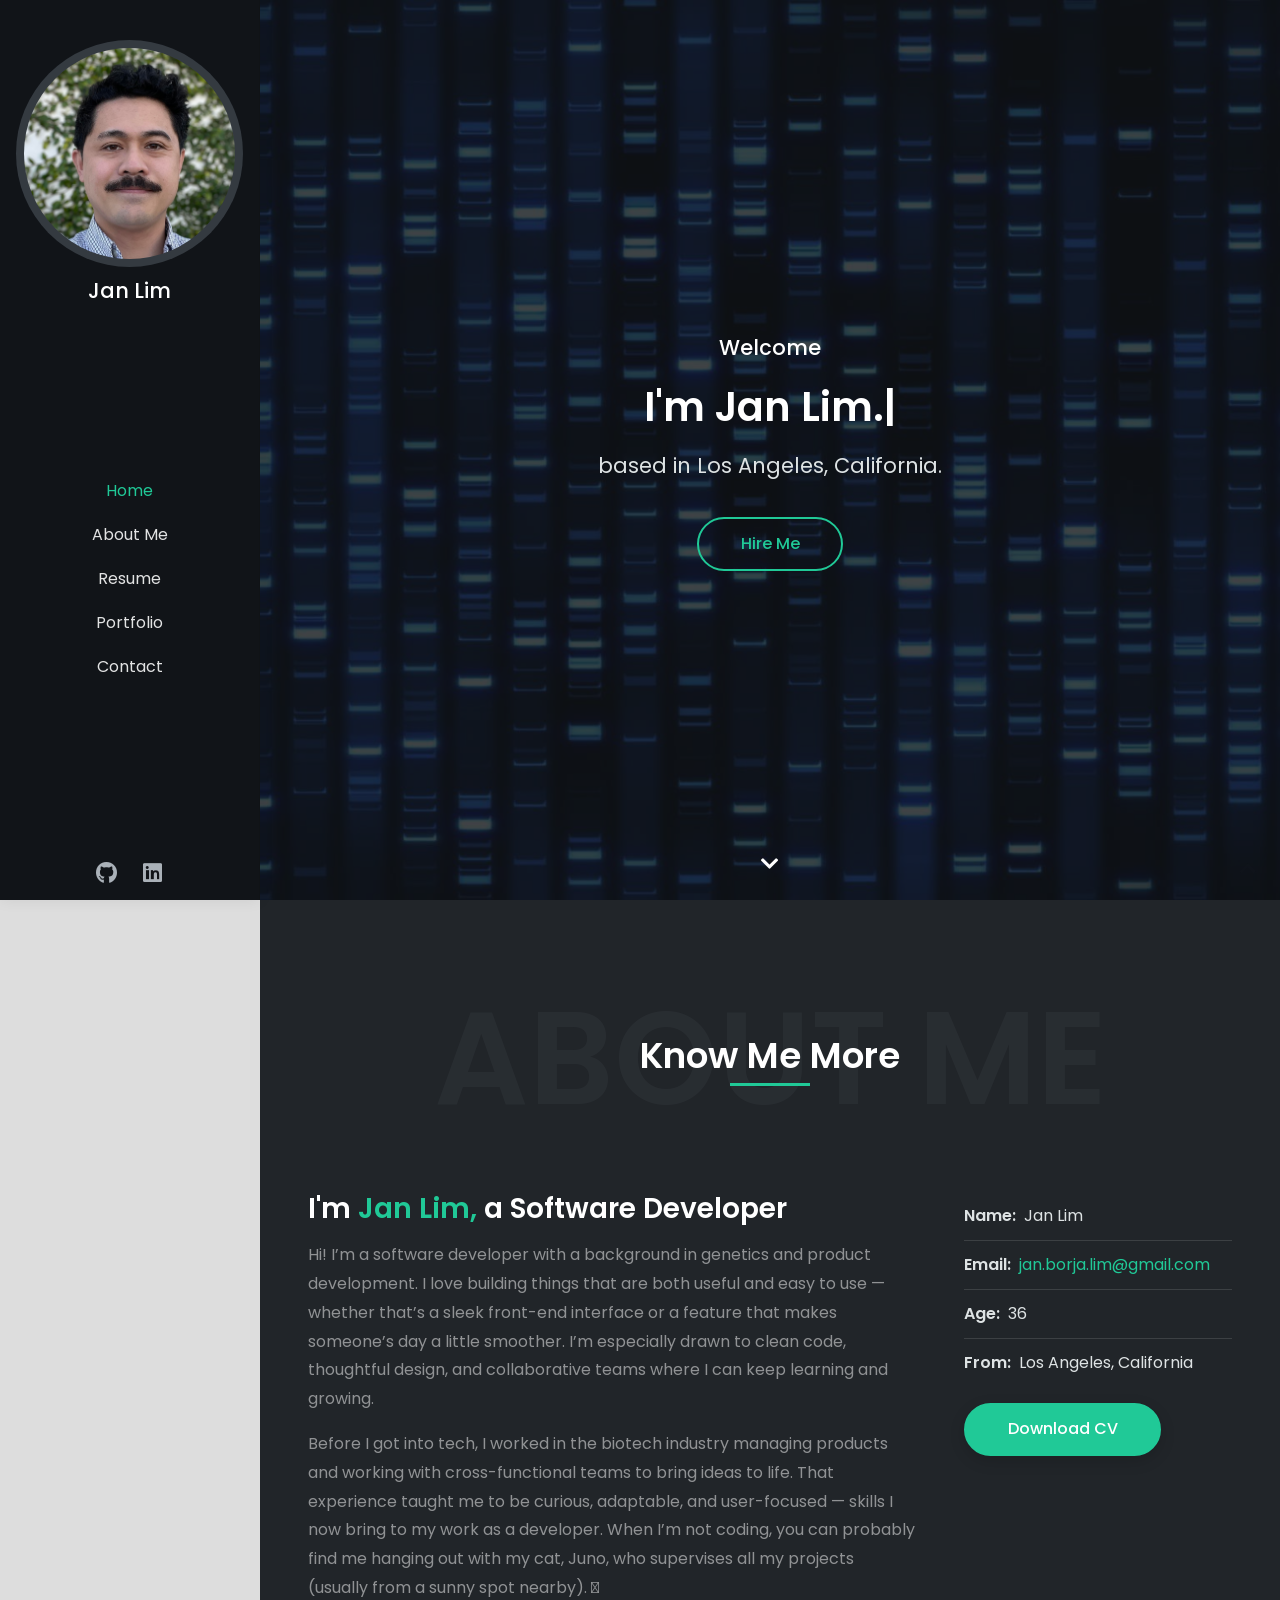
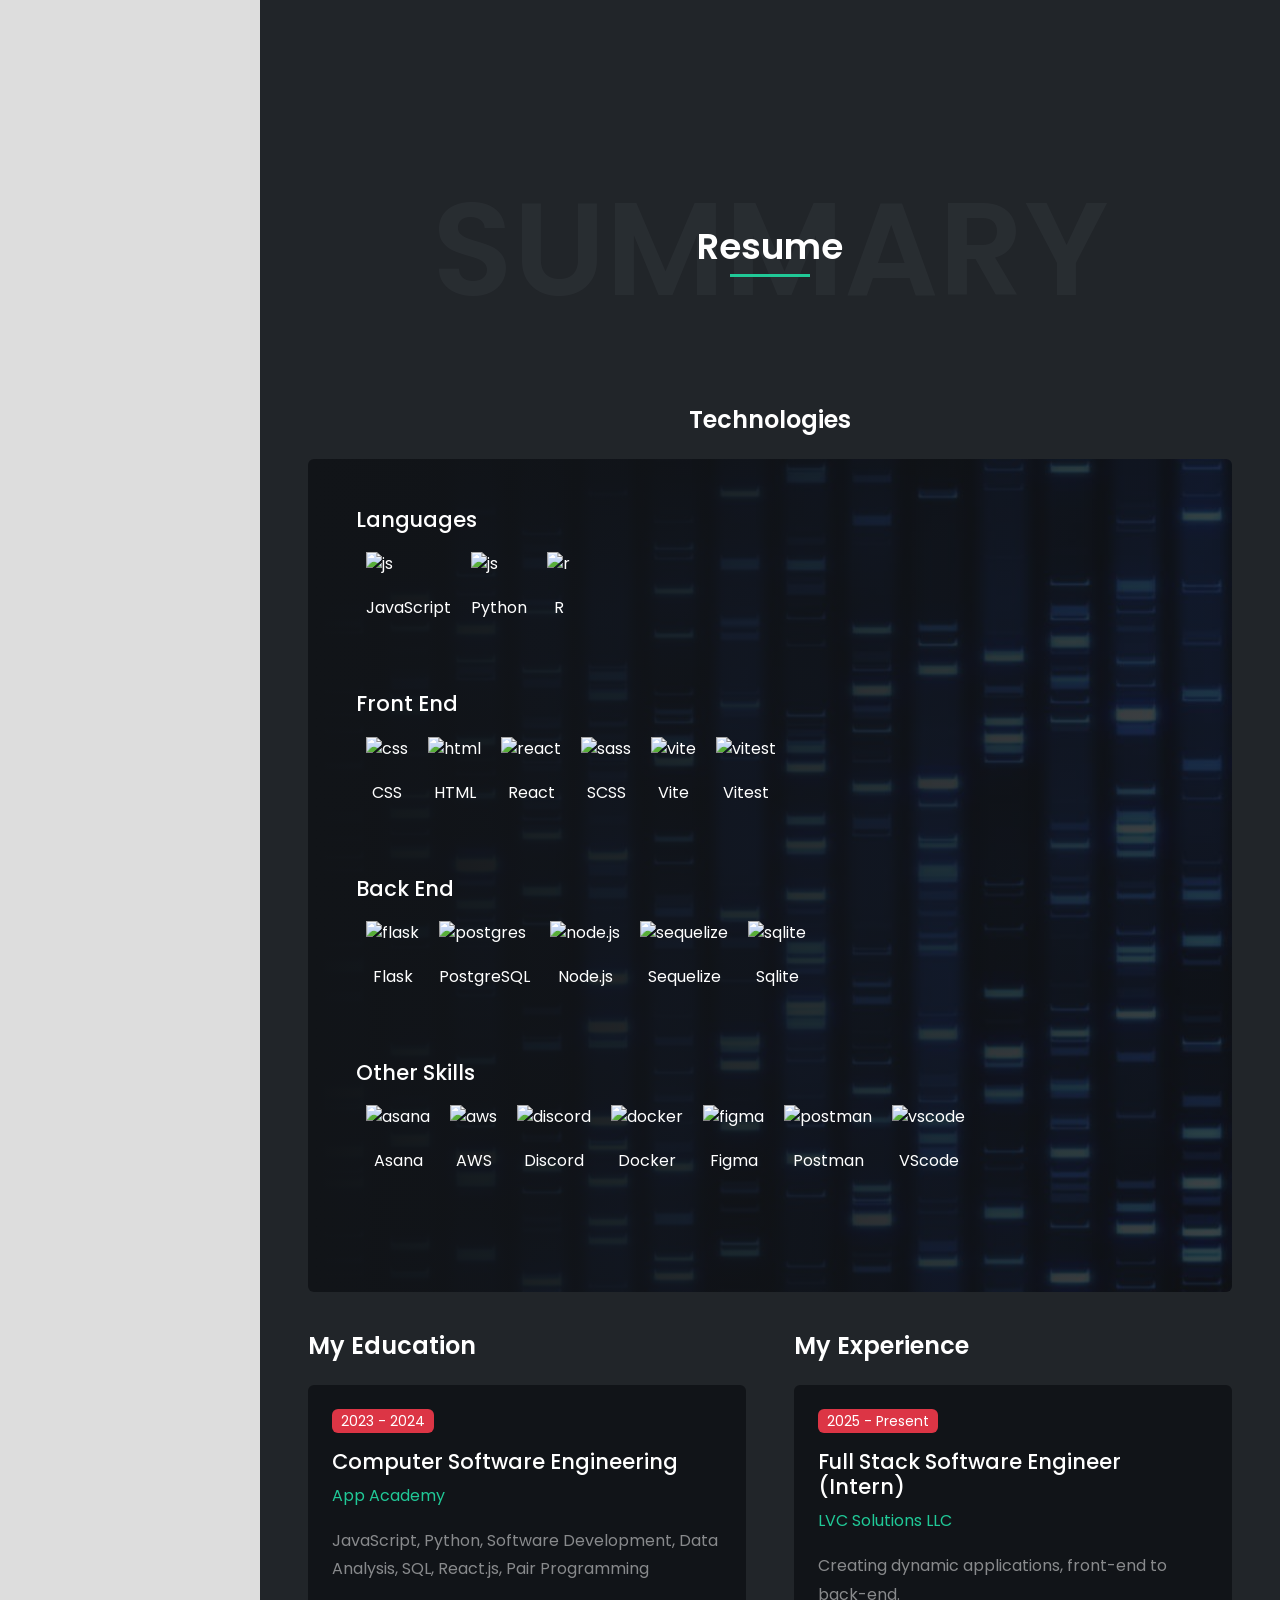
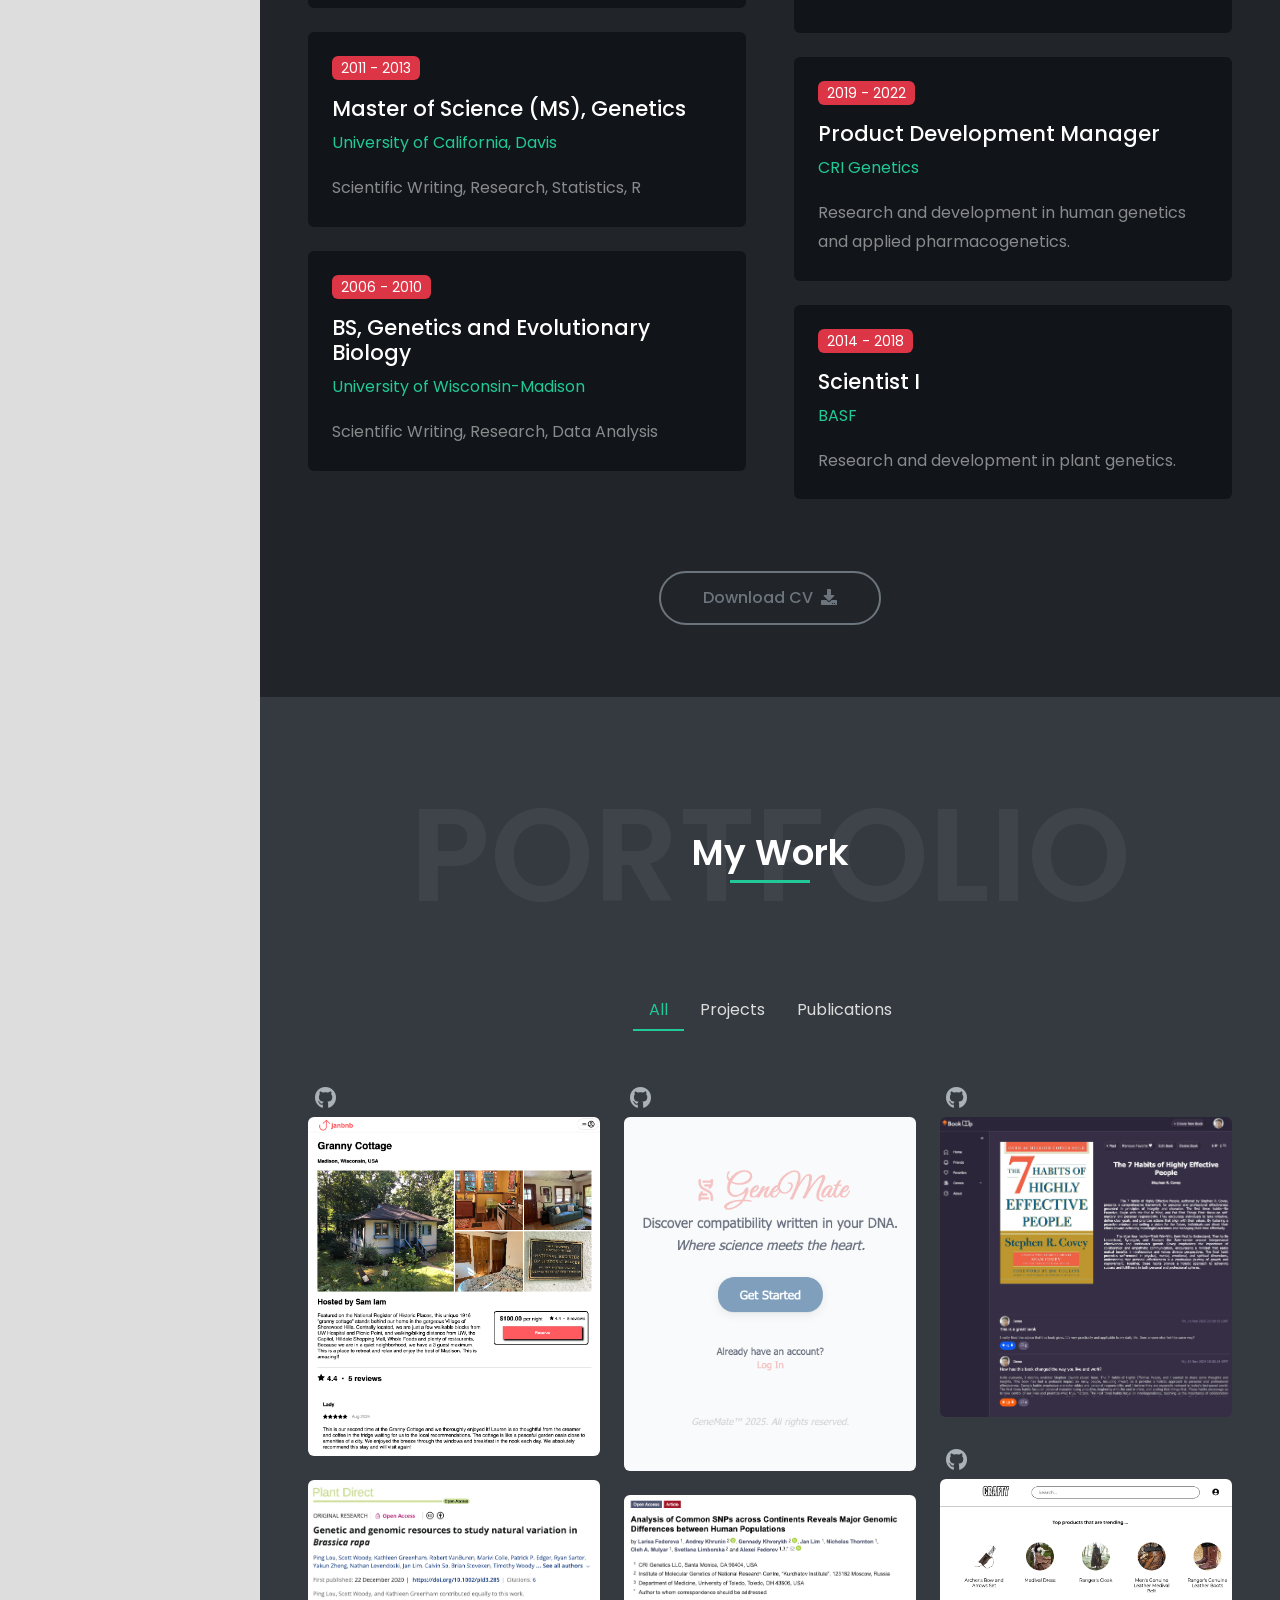
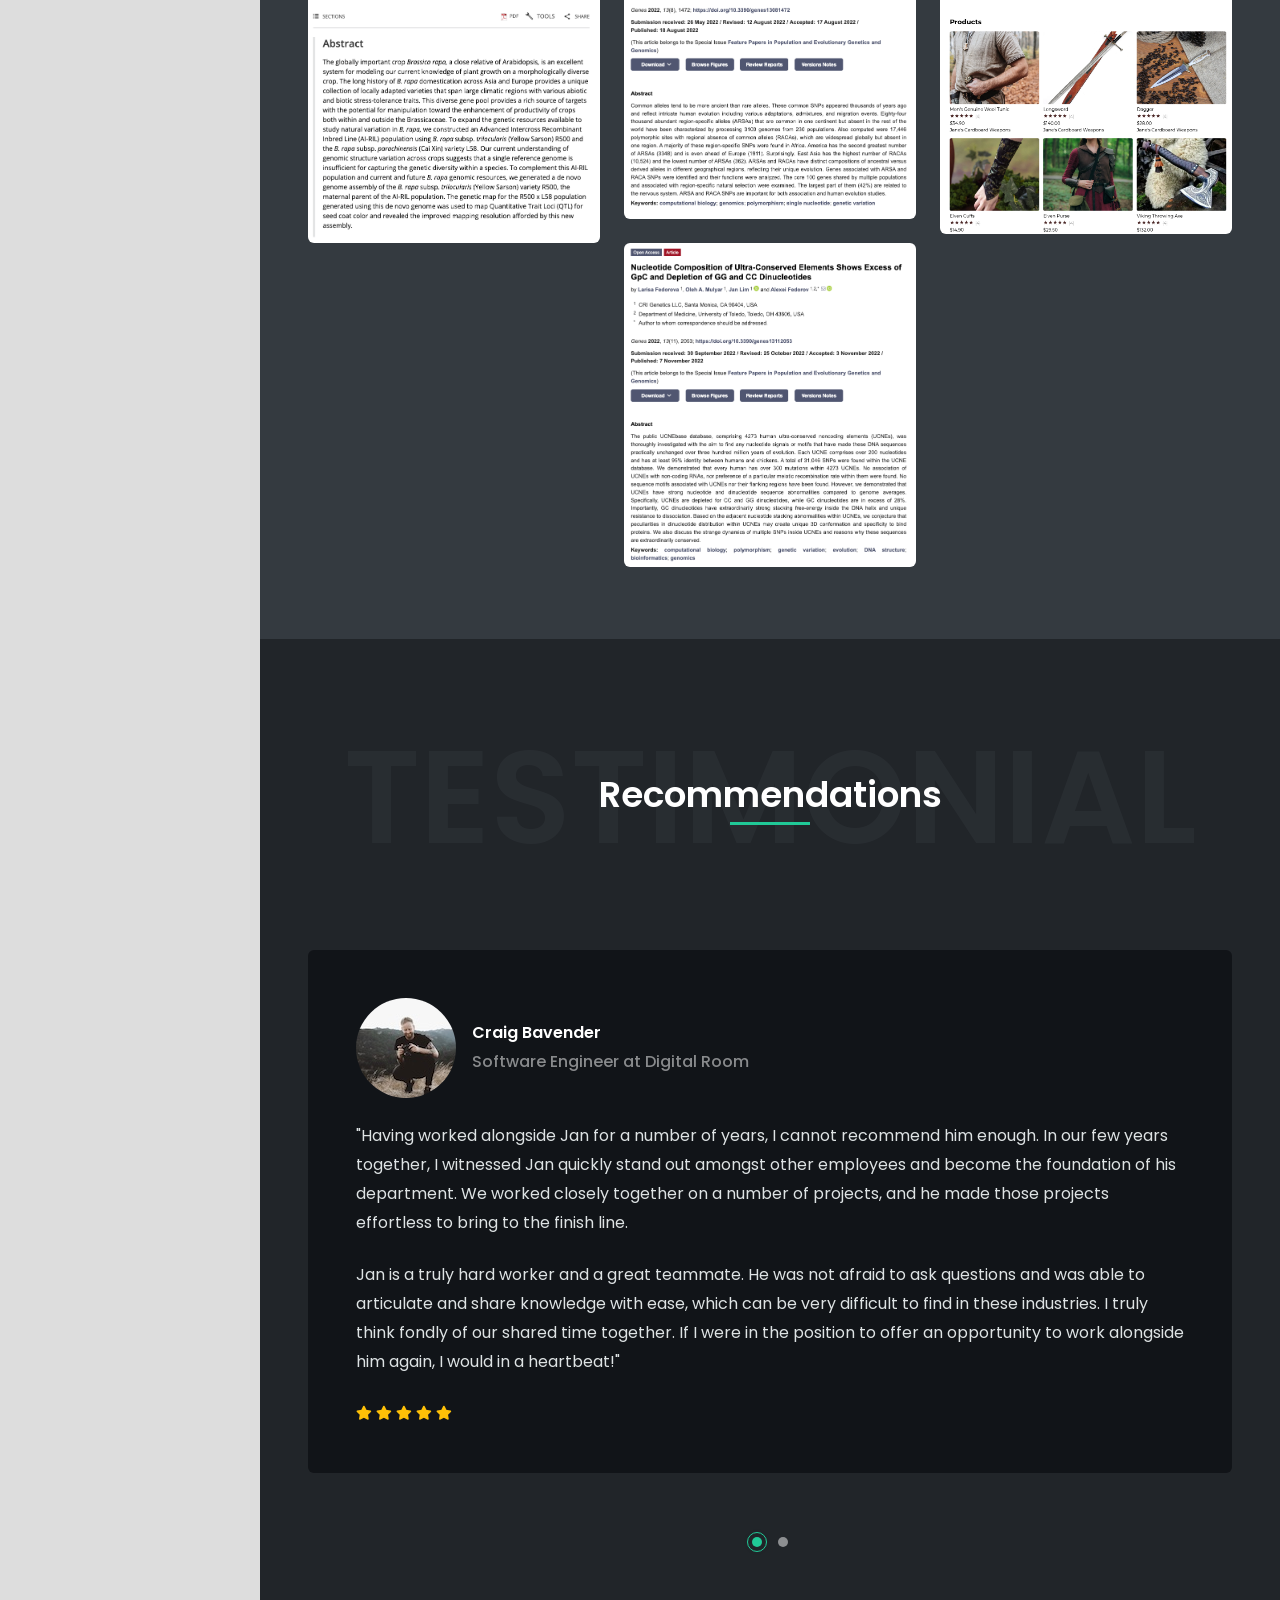
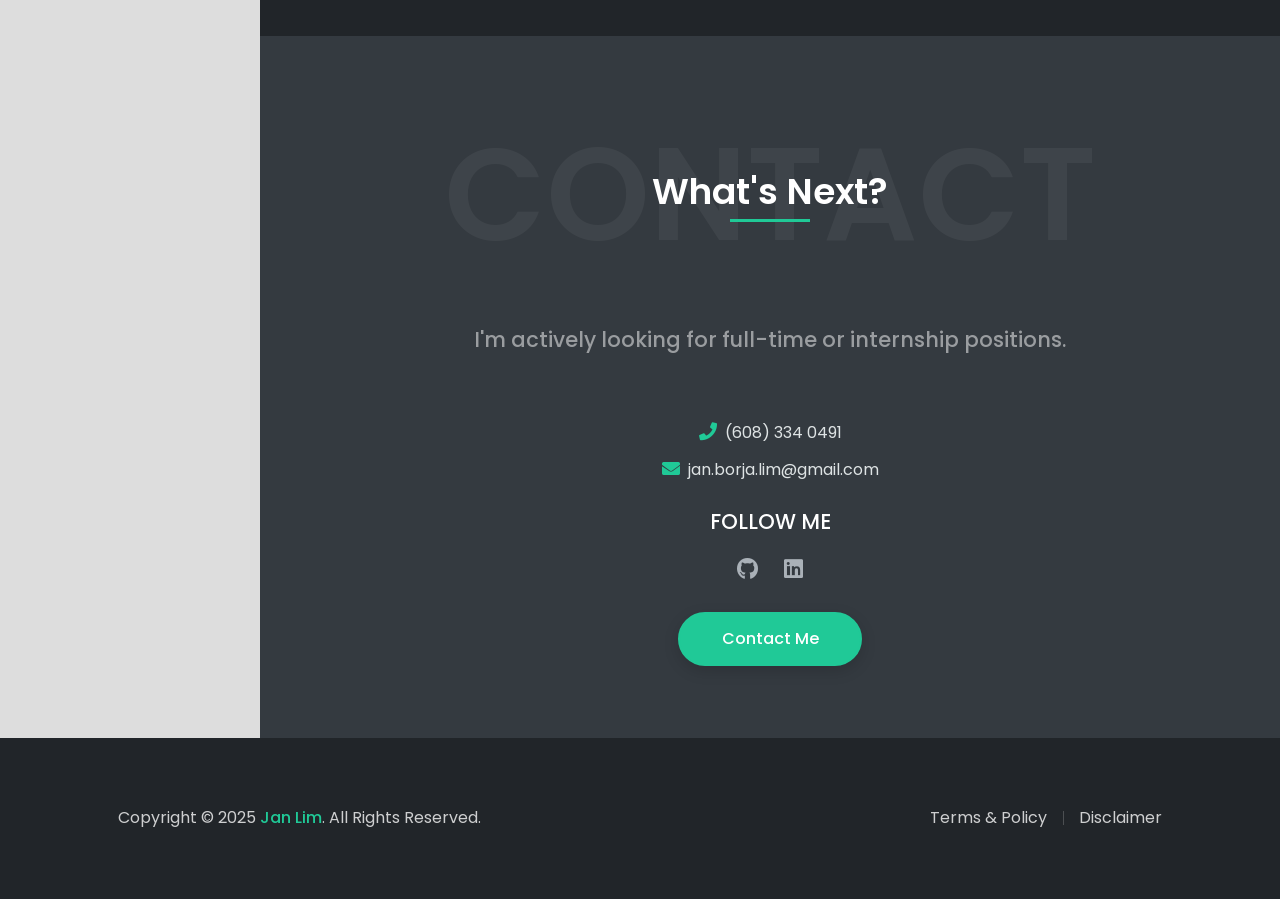
==== index.html @ 54fe1a56 "added genemate" ====
<!DOCTYPE html>
<html lang="en">
<head>
<meta charset="UTF-8" />
<meta http-equiv="X-UA-Compatible" content="IE=edge">
<meta name="viewport" content="width=device-width, initial-scale=1">
<link href="images/favicon.png" rel="icon" />
<title>Jan Lim | Portfolio</title>
<meta name="description" content="Jan Lim's porfolio website.">
<meta name="author" content="Jan Lim">

<!-- Web Fonts -->
<link href="https://fonts.googleapis.com/css2?family=Poppins:ital,wght@0,100;0,200;0,300;0,400;0,500;0,600;0,700;0,800;0,900;1,100;1,200;1,300;1,400;1,500;1,600;1,700;1,800;1,900&display=swap" rel="stylesheet">

<!-- Stylesheet
============================== -->
<!-- Bootstrap -->
<link rel="stylesheet" type="text/css" href="vendor/bootstrap/css/bootstrap.min.css" />
<!-- Font Awesome Icon -->
<link rel="stylesheet" type="text/css" href="vendor/font-awesome/css/all.min.css" />
<!-- Owl Carousel -->
<link rel="stylesheet" type="text/css" href="vendor/owl.carousel/assets/owl.carousel.min.css" />
<!-- Magnific Popup -->
<link rel="stylesheet" type="text/css" href="vendor/magnific-popup/magnific-popup.min.css" />
<!-- Custom Stylesheet -->
<link rel="stylesheet" type="text/css" href="css/stylesheet.css" />
</head>

<body class="side-header" data-bs-spy="scroll" data-bs-target="#header-nav" data-bs-offset="1">

<!-- Preloader -->
<div class="preloader preloader-dark">
  <div class="lds-ellipsis">
    <div></div>
    <div></div>
    <div></div>
    <div></div>
  </div>
</div>
<!-- Preloader End -->

<!-- Document Wrapper
=============================== -->
<div id="main-wrapper">
  <!-- Header
  ============================ -->
  <header id="header" class="sticky-top">
    <!-- Navbar -->
    <nav class="primary-menu navbar navbar-expand-lg navbar-dark bg-dark border-bottom-0">
      <div class="container-fluid position-relative h-100 flex-lg-column ps-3 px-lg-3 pt-lg-3 pb-lg-2">

        <!-- Logo -->
        <a href="index.html" class="mb-lg-auto mt-lg-4">
			<span class="bg-dark-2 rounded-pill p-2 mb-lg-1 d-none d-lg-inline-block">
				<img class="img-fluid rounded-pill d-block" src="images/profile.jpg" title="I'm Simone" alt="">
			</span>
			<h1 class="text-5 text-white text-center mb-0 d-lg-block">Jan Lim</h1>
        </a>
        <!-- Logo End -->

        <div id="header-nav" class="collapse navbar-collapse w-100 my-lg-auto">
          <ul class="navbar-nav text-lg-center my-lg-auto py-lg-3">
            <li class="nav-item"><a class="nav-link smooth-scroll active" href="#home">Home</a></li>
            <li class="nav-item"><a class="nav-link smooth-scroll" href="#about">About Me</a></li>
            <!-- <li class="nav-item"><a class="nav-link smooth-scroll" href="#services">What I Do</a></li> -->
            <li class="nav-item"><a class="nav-link smooth-scroll" href="#resume">Resume</a></li>
            <li class="nav-item"><a class="nav-link smooth-scroll" href="#portfolio">Portfolio</a></li>
            <!-- <li class="nav-item"><a class="nav-link smooth-scroll" href="#testimonial">Testimonial</a></li> -->
            <li class="nav-item"><a class="nav-link smooth-scroll" href="#contact">Contact</a></li>
          </ul>
        </div>
        <ul class="social-icons social-icons-muted social-icons-lg mt-lg-auto ms-auto ms-lg-0 d-flex">
          <li class="social-icons-github"><a data-bs-toggle="tooltip" title="GitHub" data-bs-placement="top" href="https://github.com/janblim" target="_blank" ><i class="fab fa-github"></i></a></li>
          <li class="social-icons-linkedin"><a data-bs-toggle="tooltip" title="LinkedIn" data-bs-placement="top" href="https://www.linkedin.com/in/jan-lim-60859b32/" target="_blank" ><i class="fab fa-linkedin"></i></a></li>
        </ul>
        <button class="navbar-toggler" type="button" data-bs-toggle="collapse" data-bs-target="#header-nav"><span></span><span></span><span></span></button>
      </div>
    </nav>
    <!-- Navbar End -->
  </header>
  <!-- Header End -->

  <!-- Content
  ============================================= -->
  <div id="content" role="main">

    <!-- Intro
    ============================================= -->
    <section id="home">
      <div class="hero-wrap">
        <div class="hero-mask opacity-8 bg-dark"></div>
        <div class="hero-bg parallax" style="background-image:url('images/intro-bg.jpg');"></div>
        <div class="hero-content section d-flex min-vh-100">
          <div class="container my-auto">
            <div class="row">
              <div class="col-12 text-center">
                <div class="typed-strings">
                  <p>I'm Jan Lim.</p>
                  <p>I'm a Software Developer.</p>
                  <p>I'm a Geneticist.</p>
                  <p>I love building things.</p>
                </div>
                <p class="text-5 fw-500 text-white mb-2 mb-md-3">Welcome</p>
                <h2 class="text-10 fw-600 text-white mb-2 mb-md-3"><span class="typed"></span></h2>
                <p class="text-5 text-light mb-4">based in Los Angeles, California.</p>
				<a href="#contact" class="btn btn-outline-primary rounded-pill shadow-none smooth-scroll mt-2">Hire Me</a>
              </div>
            </div>
          </div>
          <a href="#about" class="scroll-down-arrow text-white smooth-scroll"><span class="animated"><i class="fa fa-chevron-down"></i></span></a> </div>
      </div>
    </section>
    <!-- Intro end -->

    <!-- About
    ============================================= -->
    <section id="about" class="section bg-dark-1">
      <div class="container px-lg-5">
        <!-- Heading -->
        <div class="position-relative d-flex text-center mb-5">
          <h2 class="text-24 text-muted opacity-1 text-uppercase fw-600 w-100 mb-0">About Me</h2>
          <p class="text-9 text-white fw-600 position-absolute w-100 align-self-center lh-base mb-0">Know Me More<span class="heading-separator-line border-bottom border-3 border-primary d-block mx-auto"></span> </p>
        </div>
        <!-- Heading end-->

        <div class="row gy-5">
          <div class="col-lg-7 col-xl-8 text-center text-lg-start">
            <h2 class="text-7 text-white fw-600 mb-3">I'm <span class="text-primary">Jan Lim,</span> a Software Developer</h2>
            <p class="text-white-50">Hi! I’m a software developer with a background in genetics and product development. I love building things that are both useful and easy to use — whether that’s a sleek front-end interface or a feature that makes someone’s day a little smoother. I’m especially drawn to clean code, thoughtful design, and collaborative teams where I can keep learning and growing. </p>
            <p class="text-white-50"> Before I got into tech, I worked in the biotech industry managing products and working with cross-functional teams to bring ideas to life. That experience taught me to be curious, adaptable, and user-focused — skills I now bring to my work as a developer. When I’m not coding, you can probably find me hanging out with my cat, Juno, who supervises all my projects (usually from a sunny spot nearby). 𓃠</p>
          </div>
          <div class="col-lg-5 col-xl-4">
            <div class="ps-lg-4">
              <ul class="list-style-2 list-style-light text-light">
                <li><span class="fw-600 me-2">Name:</span>Jan Lim</li>
                <li><span class="fw-600 me-2">Email:</span><a href="mailto:jan.borja.lim@gmail.com">jan.borja.lim@gmail.com</a></li>
                <li><span class="fw-600 me-2">Age:</span>36</li>
                <li class="border-0"><span class="fw-600 me-2">From:</span>Los Angeles, California</li>
              </ul>
              <a href="./media/Jan_Lim_Resume.pdf" class="btn btn-primary rounded-pill">Download CV</a> </div>
          </div>
        <!-- </div>
        <div class="brands-grid separator-border separator-border-light mt-5">
          <div class="row">
            <div class="col-6 col-md-3">
              <div class="featured-box text-center">
                <h4 class="text-12 text-white-50 mb-0"><span class="counter" data-from="0" data-to="15">15</span>+</h4>
                <p class="text-light mb-0">Years Experiance</p>
              </div>
            </div>
            <div class="col-6 col-md-3">
              <div class="featured-box text-center">
                <h4 class="text-12 text-white-50 mb-0"><span class="counter" data-from="0" data-to="3">3</span></h4>
                <p class="text-light mb-0">Publications</p>
              </div>
            </div> -->
            <!-- <div class="col-6 col-md-3">
              <div class="featured-box text-center">
                <h4 class="text-12 text-white-50 mb-0"><span class="counter" data-from="0" data-to="38">20</span></h4>
                <p class="text-light mb-0">Get Awards</p>
              </div>
            </div> -->
          </div>
        </div>
      </div>
    </section>
    <!-- About end -->

    <!-- Services
    ============================================= -->
    <!-- <section id="services" class="section bg-dark-2">
      <div class="container px-lg-5"> -->
        <!-- Heading -->
        <!-- <div class="position-relative d-flex text-center mb-5">
          <h2 class="text-24 text-white-50 opacity-1 text-uppercase fw-600 w-100 mb-0">Services</h2>
          <p class="text-9 text-white fw-600 position-absolute w-100 align-self-center lh-base mb-0">What I Do?<span class="heading-separator-line border-bottom border-3 border-primary d-block mx-auto"></span> </p>
        </div> -->
        <!-- Heading end-->
<!--
        <div class="row">
          <div class="col-lg-11 mx-auto">
            <div class="row">
              <div class="col-md-6">
                <div class="featured-box style-3 mb-5">
                  <div class="featured-box-icon text-primary bg-dark-1 shadow-sm rounded"> <i class="fas fa-palette"></i> </div>
                  <h3 class="text-white">Graphic Design</h3>
                  <p class="text-white-50 mb-0">Lisque persius interesset his et, in quot quidam persequeris vim, ad mea essent possim iriure.</p>
                </div>
              </div>
              <div class="col-md-6">
                <div class="featured-box style-3 mb-5">
                  <div class="featured-box-icon text-primary bg-dark-1 shadow-sm rounded"> <i class="fas fa-desktop"></i></div>
                  <h3 class="text-white">Web Design</h3>
                  <p class="text-white-50 mb-0">Lisque persius interesset his et, in quot quidam persequeris vim, ad mea essent possim iriure.</p>
                </div>
              </div>
              <div class="col-md-6">
                <div class="featured-box style-3 mb-5">
                  <div class="featured-box-icon text-primary bg-dark-1 shadow-sm rounded"> <i class="fas fa-pencil-ruler"></i> </div>
                  <h3 class="text-white">UI/UX Design</h3>
                  <p class="text-white-50 mb-0">Lisque persius interesset his et, in quot quidam persequeris vim, ad mea essent possim iriure.</p>
                </div>
              </div>
              <div class="col-md-6">
                <div class="featured-box style-3 mb-5">
                  <div class="featured-box-icon text-primary bg-dark-1 shadow-sm rounded"> <i class="fas fa-paint-brush"></i> </div>
                  <h3 class="text-white">App Design &amp; Develop</h3>
                  <p class="text-white-50 mb-0">Lisque persius interesset his et, in quot quidam persequeris vim, ad mea essent possim iriure.</p>
                </div>
              </div>
              <div class="col-md-6">
                <div class="featured-box style-3 mb-5 mb-md-0">
                  <div class="featured-box-icon text-primary bg-dark-1 shadow-sm rounded"> <i class="fas fa-chart-area"></i> </div>
                  <h3 class="text-white">Business Analysis</h3>
                  <p class="text-white-50 mb-0">Lisque persius interesset his et, in quot quidam persequeris vim, ad mea essent possim iriure.</p>
                </div>
              </div>
              <div class="col-md-6">
                <div class="featured-box style-3 mb-0">
                  <div class="featured-box-icon text-primary bg-dark-1 shadow-sm rounded"> <i class="fas fa-bullhorn"></i> </div>
                  <h3 class="text-white">SEO Marketing</h3>
                  <p class="text-white-50 mb-0">Lisque persius interesset his et, in quot quidam persequeris vim, ad mea essent possim iriure.</p>
                </div>
              </div>
            </div>
          </div>
        </div>
      </div>
    </section> -->
    <!-- Services end -->

    <!-- Resume
    ============================================= -->
    <section id="resume" class="section bg-dark-1">
      <div class="container px-lg-5">
        <!-- Heading -->
        <div class="position-relative d-flex text-center mb-5">
          <h2 class="text-24 text-muted opacity-1 text-uppercase fw-600 w-100 mb-0">Summary</h2>
          <p class="text-9 text-white fw-600 position-absolute w-100 align-self-center lh-base mb-0">Resume<span class="heading-separator-line border-bottom border-3 border-primary d-block mx-auto"></span> </p>
        </div>
        <!-- Heading end-->

        <!--Technologies-->

        <div id="tech">
          <h2 class="text-6 text-white align-self-center fw-600 mt-4 mb-4">Technologies</h2>
          <!-- <h5 id="tech-bullets">
              <p class="text-primary"> > &nbsp; <span class="text-light fw-500 text-start mb-2">JavaScript </span></p>
              <p class="text-primary"> > &nbsp; <span class="text-light fw-500 text-start mb-2">Python </span></p>
              <p class="text-primary"> > &nbsp; <span class="text-light fw-500 text-start mb-2">Node.js </span></p>
              <p class="text-primary"> > &nbsp; <span class="text-light fw-500 text-start mb-2">Redux </span></p>
              <p class="text-primary"> > &nbsp; <span class="text-light fw-500 text-start mb-2">React </span></p>
              <p class="text-primary"> > &nbsp; <span class="text-light fw-500 text-start mb-2">Flask </span></p>
              <p class="text-primary"> > &nbsp; <span class="text-light fw-500 text-start mb-2">SQL </span></p>
              <p class="text-primary"> > &nbsp; <span class="text-light fw-500 text-start mb-2">R </span></p>
          </h5>
        </div> -->

        <!--Skills-->

          <ul class="skills-list content-card" style="background-image: linear-gradient(to right, rgba(17, 20, 24, 1), rgba(17,20,24,0.8)), url('images/intro-bg.jpg');">
            <li class="skills-item">
              <div class="title-wrapper">
                <h5 class="text-5 text-white">Languages</h5>
              </div>
              <div class="skills-wrapper">
                <div >
                    <img class="skills-icon" src="https://skillicons.dev/icons?i=js&theme=dark" alt="js"/>
                    <div class="skills-icon">JavaScript</div>
                </div>
                <div>
                  <img class="skills-icon" src="https://skillicons.dev/icons?i=py&theme=dark" alt="js"/>
                  <div class="skills-icon" >Python</div>
              </div>
              <div>
                <img class="skills-icon" src="https://www.r-project.org/Rlogo.png" alt="r"/>
                <div class="skills-icon">R</div>
            </div>
              </div>
            </li>
            <li class="skills-item">
              <div class="title-wrapper">
                <h5 class="text-5 text-white">Front End</h5>
              </div>
              <div class="skills-wrapper">
                <div>
                    <img class="skills-icon" src="https://skillicons.dev/icons?i=css&theme=dark" alt="css"/>
                    <div class="skills-icon">CSS</div>
                </div>
                <div>
                  <img class="skills-icon" src="https://skillicons.dev/icons?i=html&theme=dark" alt="html"/>
                  <div class="skills-icon" >HTML</div>
                </div>
                <div>
                  <img class="skills-icon" src="https://skillicons.dev/icons?i=react&theme=dark" alt="react"/>
                  <div class="skills-icon" >React</div>
                </div>
                <div>
                  <img class="skills-icon" src="https://skillicons.dev/icons?i=sass&theme=dark" alt="sass"/>
                  <div class="skills-icon" >SCSS</div>
                </div>
                <div>
                  <img class="skills-icon" src="https://skillicons.dev/icons?i=vite&theme=dark" alt="vite"/>
                  <div class="skills-icon" >Vite</div>
                </div>
                <div>
                  <img class="skills-icon" src="https://skillicons.dev/icons?i=vitest&theme=dark" alt="vitest"/>
                  <div class="skills-icon" >Vitest</div>
                </div>
              </div>
            </li>
            <li class="skills-item">
              <div class="title-wrapper">
                <h5 class="text-5 text-white">Back End</h5>
              </div>
              <div class="skills-wrapper">
                <div>
                  <img class="skills-icon" src="https://skillicons.dev/icons?i=flask&theme=dark" alt="flask"/>
                  <div class="skills-icon" >Flask</div>
                </div>
                <div>
                  <img class="skills-icon" src="https://skillicons.dev/icons?i=postgres&theme=dark" alt="postgres"/>
                  <div class="skills-icon" >PostgreSQL</div>
                </div>
                <div>
                  <img class="skills-icon" src="https://skillicons.dev/icons?i=nodejs&theme=dark" alt="node.js"/>
                  <div class="skills-icon" >Node.js</div>
                </div>
                <div>
                  <img class="skills-icon" src="https://skillicons.dev/icons?i=sequelize&theme=dark" alt="sequelize"/>
                  <div class="skills-icon" >Sequelize</div>
                </div>
                <div>
                  <img class="skills-icon" src="https://skillicons.dev/icons?i=sqlite&theme=dark" alt="sqlite"/>
                  <div class="skills-icon" >Sqlite</div>
                </div>
              </div>
            </li>
            <li class="skills-item">
              <div class="title-wrapper">
                <h5 class="text-5 text-white">Other Skills</h5>
              </div>
              <div class="skills-wrapper">
                <div>
                  <img class="skills-icon" src="https://logos-world.net/wp-content/uploads/2021/02/Asana-Symbol-700x394.png" alt="asana"/>
                  <div class="skills-icon">Asana</div>
              </div>
                <div>
                    <img class="skills-icon" src="https://skillicons.dev/icons?i=aws&theme=dark" alt="aws"/>
                    <div class="skills-icon">AWS</div>
                </div>
                <div>
                  <img class="skills-icon" src="https://skillicons.dev/icons?i=discord&theme=dark" alt="discord"/>
                  <div class="skills-icon" >Discord</div>
                </div>
                <div>
                  <img class="skills-icon" src="https://skillicons.dev/icons?i=docker&theme=dark" alt="docker"/>
                  <div class="skills-icon" >Docker</div>
                </div>
                <div>
                  <img class="skills-icon" src="https://skillicons.dev/icons?i=figma&theme=dark" alt="figma"/>
                  <div class="skills-icon" >Figma</div>
                </div>
                <div>
                  <img class="skills-icon" src="https://skillicons.dev/icons?i=postman&theme=dark" alt="postman"/>
                  <div class="skills-icon" >Postman</div>
                </div>
                <div>
                  <img class="skills-icon" src="https://skillicons.dev/icons?i=vscode&theme=dark" alt="vscode"/>
                  <div class="skills-icon" >VScode</div>
                </div>
              </div>
            </li>
          </ul>


        <div class="row gx-5">
          <!-- My Education -->
          <div class="col-md-6">
            <h2 class="text-6 text-white fw-600 mb-4">My Education</h2>
            <div class="bg-dark rounded p-4 mb-4">
              <p class="badge bg-danger text-2 fw-400">2023 - 2024</p>
              <h3 class="text-5 text-white">Computer Software Engineering</h3>
              <p class="text-primary">App Academy</p>
              <p class="text-white-50 mb-0">JavaScript, Python, Software Development, Data Analysis, SQL, React.js, Pair Programming</p>
            </div>
            <div class="bg-dark rounded p-4 mb-4">
              <p class="badge bg-danger text-2 fw-400">2011 - 2013</p>
              <h3 class="text-5 text-white">Master of Science (MS), Genetics</h3>
              <p class="text-primary">University of California, Davis</p>
              <p class="text-white-50 mb-0">Scientific Writing, Research, Statistics, R</p>
            </div>
            <div class="bg-dark rounded p-4 mb-4">
              <p class="badge bg-danger text-2 fw-400">2006 - 2010</p>
              <h3 class="text-5 text-white">BS, Genetics and Evolutionary Biology</h3>
              <p class="text-primary">University of Wisconsin-Madison</p>
              <p class="text-white-50 mb-0">Scientific Writing, Research, Data Analysis</p>
            </div>
          </div>

          <!-- My Experience -->
          <div class="col-md-6">
            <h2 class="text-6 text-white fw-600 mb-4">My Experience</h2>
            <div class="bg-dark rounded p-4 mb-4">
              <p class="badge bg-danger text-2 fw-400">2025 - Present</p>
              <h3 class="text-5 text-white">Full Stack Software Engineer (Intern)</h3>
              <p class="text-primary">LVC Solutions LLC</p>
              <p class="text-white-50 mb-0">Creating dynamic applications, front-end to back-end.</p>
            </div>
            <div class="bg-dark rounded p-4 mb-4">
              <p class="badge bg-danger text-2 fw-400">2019 - 2022</p>
              <h3 class="text-5 text-white">Product Development Manager</h3>
              <p class="text-primary">CRI Genetics</p>
              <p class="text-white-50 mb-0">Research and development in human genetics and applied pharmacogenetics.</p>
            </div>
            <div class="bg-dark rounded p-4 mb-4">
              <p class="badge bg-danger text-2 fw-400">2014 - 2018</p>
              <h3 class="text-5 text-white">Scientist I</h3>
              <p class="text-primary">BASF</p>
              <p class="text-white-50 mb-0">Research and development in plant genetics.</p>
            </div>
          </div>
        </div>

        <div class="text-center mt-5"><a href="./media/Jan_Lim_Resume.pdf" class="btn btn-outline-secondary rounded-pill shadow-none">Download CV <span class="ms-1"><i class="fas fa-download"></i></span></a></div>
      </div>
    </section>
    <!-- Resume end -->

    <!-- Portfolio
    ============================================= -->
    <section id="portfolio" class="section bg-dark-2">
      <div class="container px-lg-5">
        <!-- Heading -->
        <div class="position-relative d-flex text-center mb-5">
          <h2 class="text-24 text-white-50 opacity-1 text-uppercase fw-600 w-100 mb-0">Portfolio</h2>
          <p class="text-9 text-white fw-600 position-absolute w-100 align-self-center lh-base mb-0">My Work<span class="heading-separator-line border-bottom border-3 border-primary d-block mx-auto"></span> </p>
        </div>
        <!-- Heading end-->

        <!-- Filter Menu -->
        <ul class="portfolio-menu nav nav-tabs nav-light justify-content-center border-bottom-0 mb-5">
          <li class="nav-item"> <a data-filter="*" class="nav-link active" href="">All</a></li>
          <li class="nav-item"> <a data-filter=".projects" href="" class="nav-link">Projects</a></li>
          <li class="nav-item"> <a data-filter=".publications" href="" class="nav-link">Publications</a></li>
        </ul>
        <!-- Filter Menu end -->
        <div class="portfolio popup-ajax-gallery">
          <div class="row portfolio-filter g-4">

            <div class="col-sm-6 col-lg-4 projects">
              <div class="portfolio-box rounded">
                <ul class="social-icons social-icons-muted social-icons-lg justify-content-center justify-content-md-start">
                  <li class="social-icons-github"><a data-bs-toggle="tooltip" href="https://github.com/janblim/JanBnB" target="_blank" title="JanBnB GitHub"><i class="fab fa-github"></i></a></li>
                </ul>
                <div class="portfolio-img rounded"> <img class="img-fluid d-block" src="images/projects/project-2.jpg" alt="">
                  <div class="portfolio-overlay"> <a class='stretched-link' href="https://janbnb.onrender.com/"></a>
                    <div class="portfolio-overlay-details">
                      <h5 class="text-white fw-400">JanBnB</h5>
                      <span class="text-light">An Airbnb clone.</span>
                    </div>
                  </div>
                </div>
              </div>
            </div>

            <div class="col-sm-6 col-lg-4 projects">
              <div class="portfolio-box rounded">
                <ul class="social-icons social-icons-muted social-icons-lg justify-content-center justify-content-md-start">
                  <li class="social-icons-github"><a data-bs-toggle="tooltip" href="https://github.com/janblim/GeneMate" target="_blank" title="JanBnB GitHub"><i class="fab fa-github"></i></a></li>
                </ul>
                <div class="portfolio-img rounded"> <img class="img-fluid d-block" src="images/projects/project-7.jpg" alt="">
                  <div class="portfolio-overlay"> <a class='stretched-link' href="#"></a>
                    <div class="portfolio-overlay-details">
                      <h5 class="text-white fw-400">GeneMate</h5>
                      <span class="text-light">Coming Soon! Discover compatibility written in your DNA</span>
                    </div>
                  </div>
                </div>
              </div>
            </div>

            <div class="col-sm-6 col-lg-4 projects">
              <div class="portfolio-box rounded">
                <ul class="social-icons social-icons-muted social-icons-lg justify-content-center justify-content-md-start">
                  <li class="social-icons-github"><a data-bs-toggle="tooltip" href="https://github.com/janblim/BookUp" target="_blank" title="BookUp GitHub"><i class="fab fa-github"></i></a></li>
                </ul>
                <div class="portfolio-img rounded"> <img class="img-fluid d-block" src="images/projects/project-1.jpg" alt="">
                  <div class="portfolio-overlay"> <a class="stretched-link" href="https://bookup-nhq9.onrender.com/"></a>
                    <div class="portfolio-overlay-details">
                      <h5 class="text-white fw-400">BookUp</h5>
                      <span class="text-light">A social media app where people can talk about their favorite books. </span> </div>
                  </div>
                </div>
              </div>
            </div>

            <div class="col-sm-6 col-lg-4 projects">
              <div class="portfolio-box rounded">
                <ul class="social-icons social-icons-muted social-icons-lg justify-content-center justify-content-md-start">
                  <li class="social-icons-github"><a data-bs-toggle="tooltip" href="https://github.com/Deerk1ng/crafty-python-project" target="_blank" title="Crafty GitHub"><i class="fab fa-github"></i></a></li>
                </ul>
                <div class="portfolio-img rounded"> <img class="img-fluid d-block" src="images/projects/project-3.jpg" alt="">
                  <div class="portfolio-overlay"> <a class="stretched-link" href="https://crafty-reze.onrender.com"></a>
                    <div class="portfolio-overlay-details">
                      <h5 class="text-white fw-400">Crafty</h5>
                      <span class="text-light">An e-commerce site where you can shop and sell fantasy and sci-fi items.</span> </div>
                  </div>
                </div>
              </div>
            </div>
            <div class="col-sm-6 col-lg-4 publications">
              <div class="portfolio-box rounded">
                <div class="portfolio-img rounded"> <img class="img-fluid d-block" src="images/projects/project-4.jpg" alt="">
                  <div class="portfolio-overlay"> <a class="stretched-link" href="https://onlinelibrary.wiley.com/doi/full/10.1002/pld3.285"></a>
                    <div class="portfolio-overlay-details">
                      <h5 class="text-white fw-400">Genetic and genomic resources to study natural variation in Brassica rapa</h5>
                      <span class="text-light">Publication</span> </div>
                  </div>
                </div>
              </div>
            </div>
            <div class="col-sm-6 col-lg-4 publications">
              <div class="portfolio-box rounded">
                <div class="portfolio-img rounded"> <img class="img-fluid d-block" src="images/projects/project-5.jpg" alt="">
                  <div class="portfolio-overlay"> <a class="stretched-link" href="https://www.mdpi.com/2073-4425/13/8/1472"></a>
                    <div class="portfolio-overlay-details">
                      <h5 class="text-white fw-400">Analysis of Common SNPs across Continents Reveals Major Genomic Differences between Human Populations</h5>
                      <span class="text-light">Publication</span> </div>
                  </div>
                </div>
              </div>
            </div>
            <div class="col-sm-6 col-lg-4 publications">
            <div class="portfolio-box rounded">
              <div class="portfolio-img rounded"> <img class="img-fluid d-block" src="images/projects/project-6.jpg" alt="">
                <div class="portfolio-overlay"> <a class="stretched-link" href="https://www.mdpi.com/2073-4425/13/11/2053"></a>
                  <div class="portfolio-overlay-details">
                    <h5 class="text-white fw-400">Nucleotide Composition of Ultra-Conserved Elements Shows Excess of GpC and Depletion of GG and CC Dinucleotides</h5>
                    <span class="text-light">Publication</span> </div>
                </div>
              </div>
            </div>
          </div>
        </div>
        </div>
      </div>
    </section>
    <!-- Portfolio end -->

    <!-- Testimonial
    ============================================= -->
    <section id="testimonial" class="section bg-dark-1">
      <div class="container px-lg-5">
        <!-- Heading -->
      <div class="position-relative d-flex text-center mb-5">
          <h2 class="text-24 text-muted opacity-1 text-uppercase fw-600 w-100 mb-0">Testimonial</h2>
          <p class="text-9 text-white fw-600 position-absolute w-100 align-self-center lh-base mb-0">Recommendations<span class="heading-separator-line border-bottom border-3 border-primary d-block mx-auto"></span> </p>
      </div>
        <!-- Heading end-->

        <div class="owl-carousel owl-light owl-theme" data-loop="true" data-nav="false" data-autoplay="false" data-margin="25" data-stagepadding="0" data-slideby="1" data-items-xs="1" data-items-sm="1" data-items-md="1" data-items-lg="1">
          <div class="item">
            <div class="bg-dark rounded p-5">
              <div class="d-flex align-items-center mt-auto mb-4"> <img class="img-fluid rounded-circle d-inline-block w-auto" src="images/testimonial/client-sm-2.jpg" alt="">
                <p class="ms-3 mb-0"><strong class="d-block text-white fw-600">Craig Bavender</strong> <span class="text-white-50 fw-500">Software Engineer at Digital Room </span></p>
              </div>
              <p class="text-light mb-4">"Having worked alongside Jan for a number of years, I cannot recommend him enough. In our few years together, I witnessed Jan quickly stand out amongst other employees and become the foundation of his department. We worked closely together on a number of projects, and he made those projects effortless to bring to the finish line.</p>
              <p class="text-light mb-4">Jan is a truly hard worker and a great teammate. He was not afraid to ask questions and was able to articulate and share knowledge with ease, which can be very difficult to find in these industries. I truly think fondly of our shared time together. If I were in the position to offer an opportunity to work alongside him again, I would in a heartbeat!"</p>
              <span class="text-2"> <i class="fas fa-star text-warning"></i> <i class="fas fa-star text-warning"></i> <i class="fas fa-star text-warning"></i> <i class="fas fa-star text-warning"></i> <i class="fas fa-star text-warning"></i> </span> </div>
          </div>

          <div class="item">
            <div class="bg-dark rounded p-5">
              <div class="d-flex align-items-center mt-auto mb-4"> <img class="img-fluid rounded-circle d-inline-block w-auto" src="images/testimonial/client-sm-1.jpg" alt="">
                <p class="ms-3 mb-0"><strong class="d-block text-white fw-600">Maxim Glotov</strong> <span class="text-white-50 fw-500">Senior Solutions Architect at CRI Genetics</span></p>
              </div>
              <p class="text-light mb-4">“I am pleased to recommend Jan, with whom I had the pleasure of working at CRI Genetics. As a dedicated and effective manager, he consistently contributed to the team success with strategic thinking, a strong work ethic, and a positive attitude that motivated everyone around him.</p>
              <p class="text-light mb-4">Jan played a key role in driving initiatives, streamlining processes, and fostering collaboration across teams. His leadership not only enhanced productivity but also created an environment where people felt valued and empowered.</p>
              <p class="text-light mb-4">Beyond professional skills, Jan is simply a great person to work with—reliable, supportive, and always ready to tackle challenges. I have no doubt that he will be an asset to any organization.”</p>
                <span class="text-2"> <i class="fas fa-star text-warning"></i> <i class="fas fa-star text-warning"></i> <i class="fas fa-star text-warning"></i> <i class="fas fa-star text-warning"></i> <i class="fas fa-star text-warning"></i> </span> </div>
          </div>
        </div>
      </div>
    </section>
    <!-- Testimonial end -->

    <!-- Contact Me
    ============================================= -->
    <section id="contact" class="section bg-dark-2">
      <div class="container px-lg-5">
        <!-- Heading -->
        <div class="position-relative d-flex text-center mb-5">
          <h2 class="text-24 text-white-50 opacity-1 text-uppercase fw-600 w-100 mb-0">Contact</h2>
          <p class="text-9 text-white fw-600 position-absolute w-100 align-self-center lh-base mb-0">What's Next?<span class="heading-separator-line border-bottom border-3 border-primary d-block mx-auto"></span> </p>
        </div>
        <!-- Heading end-->
        <div id="contact-me">
            <h2 class="mb-3 text-5 text-white-50 text-center text-md-start">I'm actively looking for full-time or internship positions. </h2>
            <br></br>
            <p class="text-3 text-light mb-1"><span class="text-primary text-4 me-2"><i class="fas fa-phone"></i></span>(608) 334 0491</p>
            <p class="text-3 text-light mb-4"><span class="text-primary text-4 me-2"><i class="fas fa-envelope"></i></span>jan.borja.lim@gmail.com</p>
            <h2 class="mb-3 text-5 text-white text-uppercase">Follow Me</h2>
            <ul class="social-icons social-icons-muted social-icons-lg justify-content-center justify-content-md-start">
              <li class="social-icons-github"><a data-bs-toggle="tooltip" href="https://github.com/janblim" target="_blank" title="GitHub"><i class="fab fa-github"></i></a></li>
              <li class="social-icons-linkedin"><a data-bs-toggle="tooltip" href="https://www.linkedin.com/in/jan-lim-60859b32/" target="_blank" title="LinkedIn"><i class="fab fa-linkedin"></i></a></li>
            </ul>

              <p class="text-center mt-4 mb-0">
				<button id="submit-btn" class="btn btn-primary rounded-pill d-inline-flex" type="submit" onclick="window.location.href='mailto:jan.borja.lim@gmail.com'">Contact Me</button>
              </p>
        </div>
      </div>
    </section>
    <!-- Contact Me end -->

  </div>
  <!-- Content end -->

  <!-- Footer
  ============================================= -->
  <footer id="footer" class="section footer-dark bg-dark-1">
    <div class="container px-lg-5">
      <div class="row">
        <div class="col-lg-6 text-center text-lg-start">
          <p class="mb-3 mb-lg-0">Copyright © 2025 <a href="#" class="fw-500">Jan Lim</a>. All Rights Reserved.</p>
        </div>
        <div class="col-lg-6">
          <ul class="nav nav-separator nav-separator-light justify-content-center justify-content-lg-end">
            <li class="nav-item"> <a class="nav-link" data-bs-toggle="modal" data-bs-target="#terms-policy" href="#">Terms & Policy</a></li>
            <li class="nav-item"> <a class="nav-link" data-bs-toggle="modal" data-bs-target="#disclaimer" href="#">Disclaimer</a></li>
          </ul>
        </div>
      </div>
    </div>
  </footer>
  <!-- Footer end -->

</div>
<!-- Document Wrapper end -->

<!-- Back to Top
============================================= -->
<a id="back-to-top" class="rounded-circle" data-bs-toggle="tooltip" title="Back to Top" href="javascript:void(0)"><i class="fa fa-chevron-up"></i></a>

<!-- Terms & Policy Modal
================================== -->
<div id="terms-policy" class="modal fade" role="dialog" aria-hidden="true">
  <div class="modal-dialog modal-lg modal-dialog-centered" role="document">
    <div class="modal-content bg-dark-2 text-light">
      <div class="modal-header border-secondary">
        <h5 class="modal-title text-white">Terms & Policy</h5>
        <button type="button" class="btn-close btn-close-white" data-bs-dismiss="modal" aria-label="Close"></button>
      </div>
      <div class="modal-body p-4">
        <p>Last Updated: 3/6/2025</p>
        <p><span class="text-white text-4 mt-4 fw-500">1. Introduction </span>Welcome to Jan Lim’s portfolio and resume website ("Website"). By accessing and using this Website, you agree to the following Terms of Use and Privacy Policy. If you do not agree with these terms, please do not use the Website.</p>

        <h3 class="text-white mb-3 mt-4 mt-4">Terms of Use</h3>

        <p><span class="text-white text-4 mt-4 fw-500">2. Use of Website </span>This Website is intended to showcase my work, experience, and projects. Any use of the Website for unlawful purposes is strictly prohibited.</p>
        <p><span class="text-white text-4 mt-4 fw-500">3. Intellectual Property </span>All content, including text, images, code, and other materials on this Website, is the property of [Your Name] unless otherwise stated. You may not reproduce, distribute, or modify any content without prior written permission.</p>
        <p><span class="text-white text-4 mt-4 fw-500">4. External Links</span>This Website may contain links to third-party websites. I am not responsible for the content, policies, or practices of external websites.</p>
        <p><span class="text-white text-4 mt-4 fw-500">5. Limitation of Liability </span>
          I am not liable for any direct, indirect, incidental, or consequential damages arising from your use of this Website.</p>

        <h3 class="text-white mb-3 mt-4">Privacy Policy</h3>

        <p><span class="text-white text-4 mt-4 fw-500">6. Information Collection </span>This Website may collect limited personal data, such as name and email, if you voluntarily submit them through contact forms or email communication.</p>
        <p><span class="text-white text-4 mt-4 fw-500">7. Use of Information </span>Collected information is used solely for communication and professional networking purposes. Your information will never be sold or shared with third parties without your consent, except as required by law.</p>
        <p><span class="text-white text-4 mt-4 fw-500">8. Cookies & Analytics </span>This Website may use cookies and analytics tools to improve user experience and gather insights into Website traffic.</p>
        <p><span class="text-white text-4 mt-4 fw-500">9. Security </span>Reasonable efforts are made to protect your data, but no website can guarantee complete security. Please use discretion when submitting personal information.</p>
        <p><span class="text-white text-4 mt-4 fw-500">10. Changes to These Terms </span>I reserve the right to modify these terms and policies at any time. Changes will be posted on this page, and continued use of the Website signifies acceptance of the updated terms.</p>
        <p><span class="text-white text-4 mt-4 fw-500">11. Contact Information </span>If you have any questions about these terms or policies, please contact me at jan.borja.lim@gmail.com.</p>


      </div>
    </div>
  </div>
</div>
<!-- Terms & Policy Modal End -->

<!-- Disclaimer Modal
================================== -->
<div id="disclaimer" class="modal fade" role="dialog" aria-hidden="true">
  <div class="modal-dialog modal-lg modal-dialog-centered" role="document">
    <div class="modal-content bg-dark-2 text-light">
      <div class="modal-header border-secondary">
        <h5 class="modal-title text-white">Copyright & Disclaimer</h5>
		<button type="button" class="btn-close btn-close-white" data-bs-dismiss="modal" aria-label="Close"></button>
      </div>
      <div class="modal-body p-4">
        <h6 class="modal-title text-white">Copyright © 2025 Jan Lim. All Rights Reserved.</h6>
        <p>All content, including but not limited to text, images, code, and other materials, is protected under copyright law. Unauthorized use, reproduction, or distribution of any content from this Website without prior written permission is strictly prohibited. Any violations may result in legal action. </p>
        <p>The content provided on this Website is for informational and professional showcase purposes only.</p>
      </div>
    </div>
  </div>
</div>
<!-- Disclaimer Modal End -->

<!-- JavaScript -->
<script src="vendor/jquery/jquery.min.js"></script>
<script src="vendor/bootstrap/js/bootstrap.bundle.min.js"></script>
<!-- Easing -->
<script src="vendor/jquery.easing/jquery.easing.min.js"></script>
<!-- Appear -->
<script src="vendor/jquery.appear/jquery.appear.min.js"></script>
<!-- Images Loaded -->
<script src="vendor/imagesloaded/imagesloaded.pkgd.min.js"></script>
<!-- Counter -->
<script src="vendor/jquery.countTo/jquery.countTo.min.js"></script>
<!-- Parallax Bg -->
<script src="vendor/parallaxie/parallaxie.min.js"></script>
<!-- Typed -->
<script src="vendor/typed/typed.min.js"></script>
<!-- Owl Carousel -->
<script src="vendor/owl.carousel/owl.carousel.min.js"></script>
<!-- isotope Portfolio Filter -->
<script src="vendor/isotope/isotope.pkgd.min.js"></script>
<!-- Magnific Popup -->
<script src="vendor/magnific-popup/jquery.magnific-popup.min.js"></script>
<!-- Custom Script -->
<script src="js/theme.js"></script>
</body>
</html>
---- css/stylesheet.css ----
/*===========================================================

   Template Name: Simone - Personal Portfolio Template
   Author: Harnish Design
   Template URL: http://demo.harnishdesign.net/html/simone
   Author URL: https://themeforest.net/user/harnishdesign
   File Description : Main css file of the template

=================================================
  Table of Contents
=================================================

	1. Basic
	2. Helpers Classes
	3. Layouts
	4. Header
		4.1 Navigation
		4.2 Secondary Nav
		4.3 Page Header
	5 Elements
		5.1 Featured Box
		5.2 Team
		5.3 Accordion & Toggle
		5.4 Nav
		5.5 Tabs
		5.6 Hero Background
		5.7 Owl Carousel
		5.8 Brands Grid
		5.9 Portfolio
		5.10 List Style
	6 Footer
		6.1 Social Icons
		6.2 Back to Top
	7 Extra

=======================================================*/
/* ----------------------------------------------------------------
	Custom CSS

	Add all your Custom Styled CSS here for New Styles or
	Overwriting Default Theme Styles for Better Hanlding Updates
-----------------------------------------------------------------*/

#tech {
	display: flex;
	flex-direction: column;
	justify-content: center;
  }

  /**
 * skills
 */

.skills-title { margin-bottom: 10px; }

.skills-list {
  list-style-type: none;
  background-color: #111418;
  padding: 3rem;
  margin-bottom: 40px;
  border-radius: var(--bs-border-radius)
}

.skill .title-wrapper {
  display: flex;
  align-items: center;
  gap: 5px;
}

.skill .title-wrapper data {
  color: lightgray;
}

.skills-wrapper {
  display: flex;
  flex-direction: row;
  align-items: center;
  margin-bottom: 25px;
  margin-top: 10px;
  flex-wrap: wrap;
}

.skills-icon {
  color: white;
  margin: 10px;
  text-align: center;
  height: 60px;
}

  #tech-bullets {
	padding: 50px;
	display: flex;
	flex-wrap: wrap;
	justify-content: center;
	font-weight: 900;
  }

  #tech-bullets p {
    padding-left: 50px;
  }

  #contact-me {
	display: flex;
	flex-direction: column;
	align-items: center;
  }
/* =================================== */
/*  1. Basic Style
/* =================================== */
body, html {
  height: 100%;
}

@media (prefers-reduced-motion: no-preference) {
  :root {
    scroll-behavior: auto;
  }
}

body {
  background: #dddddd;
  color: #4c4d4d;
  font-family: "Poppins", sans-serif;
}

/*-------- Preloader --------*/
.preloader {
  position: fixed;
  width: 100%;
  height: 100%;
  z-index: 999999999 !important;
  background-color: #fff;
  top: 0;
  left: 0;
  right: 0;
  bottom: 0;
}

.preloader .lds-ellipsis {
  display: inline-block;
  position: absolute;
  width: 80px;
  height: 80px;
  margin-top: -40px;
  margin-left: -40px;
  top: 50%;
  left: 50%;
}

.preloader .lds-ellipsis div {
  position: absolute;
  top: 33px;
  width: 13px;
  height: 13px;
  border-radius: 50%;
  background: #000;
  animation-timing-function: cubic-bezier(0, 1, 1, 0);
}

.preloader .lds-ellipsis div:nth-child(1) {
  left: 8px;
  animation: lds-ellipsis1 0.6s infinite;
}

.preloader .lds-ellipsis div:nth-child(2) {
  left: 8px;
  animation: lds-ellipsis2 0.6s infinite;
}

.preloader .lds-ellipsis div:nth-child(3) {
  left: 32px;
  animation: lds-ellipsis2 0.6s infinite;
}

.preloader .lds-ellipsis div:nth-child(4) {
  left: 56px;
  animation: lds-ellipsis3 0.6s infinite;
}

.preloader.preloader-dark {
  background-color: #000;
}

.preloader.preloader-dark .lds-ellipsis div {
  background-color: #fff;
}

@keyframes lds-ellipsis1 {
  0% {
    transform: scale(0);
  }
  100% {
    transform: scale(1);
  }
}

@keyframes lds-ellipsis3 {
  0% {
    transform: scale(1);
  }
  100% {
    transform: scale(0);
  }
}

@keyframes lds-ellipsis2 {
  0% {
    transform: translate(0, 0);
  }
  100% {
    transform: translate(24px, 0);
  }
}

/*--- Preloader Magnific Popup ----*/
.mfp-container .preloader {
  background: transparent;
}

.mfp-container .preloader .lds-ellipsis div {
  background: #fff;
}

::selection {
  background: #20c997;
  color: #fff;
  text-shadow: none;
}

form {
  padding: 0;
  margin: 0;
  display: inline;
}

img {
  vertical-align: inherit;
}

a, a:focus {
  color: #20c997;
  text-decoration: none;
  -webkit-transition: all 0.2s ease;
  transition: all 0.2s ease;
}

a:hover, a:active {
  color: #1baa80;
  -webkit-transition: all 0.2s ease;
  transition: all 0.2s ease;
}

a:focus, a:active,
.btn.active.focus,
.btn.active:focus,
.btn.focus,
.btn:active.focus,
.btn:active:focus,
.btn:focus,
button:focus,
button:active {
  outline: none;
}

p {
  line-height: 1.8;
}

blockquote {
  border-width: 0 0 0 5px;
  border-style: solid;
  border-color: #eee;
  padding: 10px 20px;
}

html[dir="rtl"] blockquote {
  border-width: 0 5px 0 0px;
}

iframe {
  border: 0 !important;
}

h1, h2, h3, h4, h5, h6 {
  color: #252b33;
}

/* =================================== */
/*  2. Helpers Classes
/* =================================== */
/* Box Shadow */
.shadow-md {
  -webkit-box-shadow: 0px 0px 50px -35px rgba(0, 0, 0, 0.4) !important;
  box-shadow: 0px 0px 50px -35px rgba(0, 0, 0, 0.4) !important;
}

/* Border Radius */
.rounded-lg {
  border-radius: 0.6rem !important;
}

.rounded-top-0 {
  border-top-start-radius: 0px !important;
  border-top-end-radius: 0px !important;
}

.rounded-bottom-0 {
  border-bottom-start-radius: 0px !important;
  border-bottom-end-radius: 0px !important;
}

.rounded-start-0 {
  border-top-start-radius: 0px !important;
  border-bottom-start-radius: 0px !important;
}

.rounded-end-0 {
  border-top-end-radius: 0px !important;
  border-bottom-end-radius: 0px !important;
}

/* Text Size */
.text-0 {
  font-size: 11px !important;
  font-size: 0.6875rem !important;
}

.text-1 {
  font-size: 12px !important;
  font-size: 0.75rem !important;
}

.text-2 {
  font-size: 14px !important;
  font-size: 0.875rem !important;
}

.text-3 {
  font-size: 16px !important;
  font-size: 1rem !important;
}

.text-4 {
  font-size: 18px !important;
  font-size: 1.125rem !important;
}

.text-5 {
  font-size: 21px !important;
  font-size: 1.3125rem !important;
}

.text-6 {
  font-size: 24px !important;
  font-size: 1.50rem !important;
}

.text-7 {
  font-size: 28px !important;
  font-size: 1.75rem !important;
}

.text-8 {
  font-size: 32px !important;
  font-size: 2rem !important;
}

.text-9 {
  font-size: 36px !important;
  font-size: 2.25rem !important;
}

.text-10 {
  font-size: 40px !important;
  font-size: 2.50rem !important;
}

.text-11 {
  font-size: calc(1.4rem + 1.8vw) !important;
}

@media (min-width: 1200px) {
  .text-11 {
    font-size: 2.75rem !important;
  }
}

.text-12 {
  font-size: calc(1.425rem + 2.1vw) !important;
}

@media (min-width: 1200px) {
  .text-12 {
    font-size: 3rem !important;
  }
}

.text-13 {
  font-size: calc(1.45rem + 2.4vw) !important;
}

@media (min-width: 1200px) {
  .text-13 {
    font-size: 3.25rem !important;
  }
}

.text-14 {
  font-size: calc(1.475rem + 2.7vw) !important;
}

@media (min-width: 1200px) {
  .text-14 {
    font-size: 3.5rem !important;
  }
}

.text-15 {
  font-size: calc(1.5rem + 3vw) !important;
}

@media (min-width: 1200px) {
  .text-15 {
    font-size: 3.75rem !important;
  }
}

.text-16 {
  font-size: calc(1.525rem + 3.3vw) !important;
}

@media (min-width: 1200px) {
  .text-16 {
    font-size: 4rem !important;
  }
}

.text-17 {
  font-size: calc(1.575rem + 3.9vw) !important;
}

@media (min-width: 1200px) {
  .text-17 {
    font-size: 4.5rem !important;
  }
}

.text-18 {
  font-size: calc(1.625rem + 4.5vw) !important;
}

@media (min-width: 1200px) {
  .text-18 {
    font-size: 5rem !important;
  }
}

.text-19 {
  font-size: calc(1.65rem + 4.8vw) !important;
}

@media (min-width: 1200px) {
  .text-19 {
    font-size: 5.25rem !important;
  }
}

.text-20 {
  font-size: calc(1.7rem + 5.4vw) !important;
}

@media (min-width: 1200px) {
  .text-20 {
    font-size: 5.75rem !important;
  }
}

.text-21 {
  font-size: calc(1.775rem + 6.3vw) !important;
}

@media (min-width: 1200px) {
  .text-21 {
    font-size: 6.5rem !important;
  }
}

.text-22 {
  font-size: calc(1.825rem + 6.9vw) !important;
}

@media (min-width: 1200px) {
  .text-22 {
    font-size: 7rem !important;
  }
}

.text-23 {
  font-size: calc(1.9rem + 7.8vw) !important;
}

@media (min-width: 1200px) {
  .text-23 {
    font-size: 7.75rem !important;
  }
}

.text-24 {
  font-size: calc(1.95rem + 8.4vw) !important;
}

@media (min-width: 1200px) {
  .text-24 {
    font-size: 8.25rem !important;
  }
}

.text-25 {
  font-size: calc(2.025rem + 9.3vw) !important;
}

@media (min-width: 1200px) {
  .text-25 {
    font-size: 9rem !important;
  }
}

.text-11, .text-12, .text-13, .text-14, .text-15, .text-16, .text-17, .text-18, .text-19, .text-20, .text-21, .text-22, .text-23, .text-24, .text-25 {
  line-height: 1.3;
}

/* Font Weight */
.fw-100 {
  font-weight: 100 !important;
}

.fw-200 {
  font-weight: 200 !important;
}

.fw-300 {
  font-weight: 300 !important;
}

.fw-400 {
  font-weight: 400 !important;
}

.fw-500 {
  font-weight: 500 !important;
}

.fw-600 {
  font-weight: 600 !important;
}

.fw-700 {
  font-weight: 700 !important;
}

.fw-800 {
  font-weight: 800 !important;
}

.fw-900 {
  font-weight: 900 !important;
}

/* Opacity */
.opacity-0 {
  opacity: 0;
}

.opacity-1 {
  opacity: 0.1;
}

.opacity-2 {
  opacity: 0.2;
}

.opacity-3 {
  opacity: 0.3;
}

.opacity-4 {
  opacity: 0.4;
}

.opacity-5 {
  opacity: 0.5;
}

.opacity-6 {
  opacity: 0.6;
}

.opacity-7 {
  opacity: 0.7;
}

.opacity-8 {
  opacity: 0.8;
}

.opacity-9 {
  opacity: 0.9;
}

.opacity-10 {
  opacity: 1;
}

/* Background light */
.bg-light-1 {
  background-color: #e9ecef !important;
}

.bg-light-2 {
  background-color: #dee2e6 !important;
}

.bg-light-3 {
  background-color: #ced4da !important;
}

.bg-light-4 {
  background-color: #adb5bd !important;
}

/* Background Dark */
.bg-dark {
  background-color: #111418 !important;
}

.bg-dark-1 {
  background-color: #212529 !important;
}

.bg-dark-2 {
  background-color: #343a40 !important;
}

.bg-dark-3 {
  background-color: #495057 !important;
}

.bg-dark-4 {
  background-color: #6c757d !important;
}

/* Progress Bar */
.progress-sm {
  height: 0.5rem !important;
}

.progress-lg {
  height: 1.5rem !important;
}

hr {
  opacity: 0.1;
}

/* =================================== */
/*  3. Layouts
/* =================================== */
#main-wrapper {
  background: #fff;
}

.box #main-wrapper {
  max-width: 1200px;
  margin: 0 auto;
  -webkit-box-shadow: 0px 0px 10px rgba(0, 0, 0, 0.1);
  box-shadow: 0px 0px 10px rgba(0, 0, 0, 0.1);
}

.section {
  position: relative;
  padding: 4.5rem 0;
  overflow: hidden;
}

@media (max-width: 575.98px) {
  .section {
    padding: 3.5rem 0;
  }
}

/*== Scroll Down Arrow ==*/
.scroll-down-arrow {
  position: absolute;
  z-index: 3;
  bottom: 20px;
  left: 50%;
  margin-left: -16px;
  width: 32px;
  height: 32px;
  line-height: 32px;
  font-size: 20px;
  text-align: center;
  color: #fff;
}

.scroll-down-arrow .animated {
  position: relative;
  animation: fadeInDown 1.5s infinite;
  -webkit-animation: fadeInDown 1.5s infinite;
  -moz-animation: fadeInDown 1.5s infinite;
  -o-animation: fadeInDown 1.5s infinite;
}

@keyframes fadeInDown {
  0% {
    top: -25px;
    opacity: 0;
  }
  100% {
    top: 10px;
    opacity: 1;
  }
}

/*== Heading Separator Line ==*/
.heading-separator-line {
  width: 80px;
}

/* =================================== */
/*  4. Header
/* =================================== */
#header {
  -webkit-transition: all 0.5s ease;
  transition: all 0.5s ease;
}

#header .navbar {
  padding: 0px;
}

#header .logo {
  -webkit-box-align: center;
  -ms-flex-align: center;
  align-items: center;
  display: -webkit-box;
  display: -ms-flexbox;
  display: flex;
  -ms-flex-item-align: stretch;
  align-self: stretch;
}

/*=== 4.1 Navigation ===*/
.primary-menu {
  display: -webkit-box !important;
  display: -ms-flexbox !important;
  display: flex !important;
  height: auto !important;
  -webkit-box-ordinal-group: 0;
  -ms-flex-item-align: stretch;
  align-self: stretch;
  background: #fff;
  border-bottom: 1px solid #efefef;
  position: absolute;
  z-index: 999;
  top: 0;
  left: 0;
  width: 100%;
}

.primary-menu.bg-transparent {
  box-shadow: none;
  border-bottom: 1px solid rgba(250, 250, 250, 0.3);
}

.primary-menu.sticky-on {
  position: fixed;
  top: 0;
  width: 100%;
  z-index: 1020;
  left: 0;
  -webkit-box-shadow: 0px 0px 10px rgba(0, 0, 0, 0.05);
  box-shadow: 0px 0px 10px rgba(0, 0, 0, 0.05);
  -webkit-animation: slide-down 0.7s;
  -moz-animation: slide-down 0.7s;
  animation: slide-down 0.7s;
}

@-webkit-keyframes slide-down {
  0% {
    opacity: 0;
    transform: translateY(-100%);
  }
  100% {
    opacity: 1;
    transform: translateY(0);
  }
}

@-moz-keyframes slide-down {
  0% {
    opacity: 0;
    transform: translateY(-100%);
  }
  100% {
    opacity: 1;
    transform: translateY(0);
  }
}

@keyframes slide-down {
  0% {
    opacity: 0;
    transform: translateY(-100%);
  }
  100% {
    opacity: 1;
    transform: translateY(0);
  }
}

.primary-menu.sticky-on .none-on-sticky {
  display: none !important;
}

.primary-menu ul.navbar-nav > li {
  display: -webkit-box;
  display: -ms-flexbox;
  display: flex;
  height: 100%;
}

.primary-menu ul.navbar-nav > li + li {
  margin-left: 2px;
}

.primary-menu ul.navbar-nav > li a {
  display: -webkit-box;
  display: -ms-flexbox;
  display: flex;
  -webkit-box-align: center;
  -ms-flex-align: center;
  align-items: center;
}

.primary-menu ul.navbar-nav > li > a:not(.btn) {
  height: 70px;
  padding: 0px 0.85em;
  color: #252b33;
  -webkit-transition: all 0.2s ease;
  transition: all 0.2s ease;
  position: relative;
  position: relative;
}

.primary-menu ul.navbar-nav > li:hover > a:not(.btn), .primary-menu ul.navbar-nav > li > a.active:not(.btn) {
  color: #20c997;
  -webkit-transition: all 0.2s ease;
  transition: all 0.2s ease;
}

.primary-menu ul.navbar-nav > li a.btn {
  padding: 0.4rem 1.4rem;
}

.primary-menu ul.navbar-nav > li.dropdown .dropdown-menu li > a:not(.btn) {
  padding: 8px 0px;
  background-color: transparent;
  color: #777;
  -webkit-transition: all 0.2s ease;
  transition: all 0.2s ease;
}

.primary-menu ul.navbar-nav > li.dropdown .dropdown-menu li:hover > a:not(.btn) {
  color: #20c997;
  -webkit-transition: all 0.2s ease;
  transition: all 0.2s ease;
}

.primary-menu ul.navbar-nav > li.dropdown .dropdown-menu {
  -webkit-box-shadow: 0px 0px 12px rgba(0, 0, 0, 0.176);
  box-shadow: 0px 0px 12px rgba(0, 0, 0, 0.176);
  border: 0px none;
  padding: 10px 15px;
  min-width: 230px;
  margin: 0;
  font-size: 14px;
  font-size: 0.875rem;
  z-index: 1021;
}

.primary-menu .dropdown-menu-right {
  left: auto !important;
  right: 100% !important;
}

.primary-menu .dropdown-toggle:after {
  content: none;
}

.primary-menu.navbar-line-under-text ul.navbar-nav > li > a:not(.btn):after {
  position: absolute;
  content: "";
  height: 2px;
  width: 0;
  left: 50%;
  right: 0;
  bottom: 14px;
  background-color: transparent;
  color: #fff;
  border-bottom: 2px solid #20c997;
  -webkit-transition: all 0.3s ease-in-out;
  transition: all 0.3s ease-in-out;
  transform: translate(-50%, 0) translateZ(0);
  -webkit-transform: translate(-50%, 0) translateZ(0);
}

.primary-menu.navbar-line-under-text ul.navbar-nav > li > a:hover:not(.logo):after, .primary-menu.navbar-line-under-text ul.navbar-nav > li > a.active:after {
  width: calc(100% - 0.99em);
}

/*== Side Header ==*/
.side-header #main-wrapper {
  margin-left: 260px;
}

.side-header #header {
  border: none;
}

.side-header .primary-menu {
  position: fixed;
  left: 0;
  top: 0;
  width: 260px;
  height: 100% !important;
  background: #fff;
  border-right: 1px solid rgba(0, 0, 0, 0.07);
  -webkit-box-shadow: 0 0 15px rgba(0, 0, 0, 0.065);
  box-shadow: 0 0 15px rgba(0, 0, 0, 0.065);
  z-index: 2;
  overflow: hidden;
  overflow-y: auto;
}

.side-header .navbar-collapse .navbar-nav {
  flex-direction: column;
  width: 100%;
}

.side-header ul.navbar-nav li {
  display: block;
}

.side-header ul.navbar-nav li a:not(.btn) {
  display: block;
  height: auto;
}

.side-header ul.navbar-nav li + li {
  margin-left: 0px;
}

.side-header ul.navbar-nav li > a:hover:after, .side-header ul.navbar-nav li > a.active:after {
  content: none;
  width: 0px;
}

.side-header ul.navbar-nav > li > a:not(.btn) {
  height: auto;
  padding: 10px 0;
  position: relative;
}

.side-header.side-header-right #main-wrapper {
  margin-right: 260px;
  margin-left: auto;
}

.side-header.side-header-right .primary-menu {
  left: auto;
  right: 0;
}

html[dir="rtl"] .side-header #main-wrapper {
  margin-right: 260px;
  margin-left: auto;
}

html[dir="rtl"] .side-header .primary-menu {
  left: auto;
  right: 0;
}

html[dir="rtl"] .side-header.side-header-right #main-wrapper {
  margin-left: 260px;
  margin-right: auto;
}

html[dir="rtl"] .side-header.side-header-right .primary-menu {
  right: auto;
  left: 0;
}

@media (max-width: 991.98px) {
  .side-header #main-wrapper {
    margin-left: auto;
  }
  .side-header .primary-menu {
    width: 100%;
    height: auto !important;
    overflow: visible;
  }
  .side-header.side-header-right #main-wrapper {
    margin-right: auto;
  }
  html[dir="rtl"] .side-header #main-wrapper {
    margin-right: auto;
  }
  html[dir="rtl"] .side-header.side-header-right #main-wrapper {
    margin-left: auto;
  }
}

/*== Color Schemes ==*/
.primary-menu.navbar-dark .navbar-toggler span {
  background: #fff;
}

.primary-menu.navbar-dark .navbar-nav > li > a:not(.btn) {
  color: rgba(250, 250, 250, 0.9);
}

.primary-menu.navbar-dark.navbar-line-under-text .navbar-nav > li > a:not(.logo):after, .primary-menu.navbar-dark.navbar-line-under-text .navbar-nav > li > a.active:after {
  border-color: rgba(250, 250, 250, 0.6);
}

.sticky-on.bg-transparent:not(.navbar-dark), .sticky-top .sticky-on-top.bg-transparent:not(.navbar-dark) {
  background-color: #fff !important;
  border-bottom: 1px solid #efefef !important;
}

.sticky-on.navbar-dark.bg-transparent, .sticky-top .sticky-on-top.navbar-dark.bg-transparent {
  background-color: #111 !important;
  -webkit-box-shadow: 0px 0px 10px rgba(250, 250, 250, 0.03);
  box-shadow: 0px 0px 10px rgba(250, 250, 250, 0.03);
  border-bottom: none !important;
}

/* Hamburger Menu Button */
.navbar-toggler {
  width: 25px;
  height: 30px;
  padding: 10px;
  margin: 18px 15px;
  position: relative;
  border: none;
  -webkit-transform: rotate(0deg);
  transform: rotate(0deg);
  -webkit-transition: 0.5s ease-in-out;
  transition: 0.5s ease-in-out;
  cursor: pointer;
  display: block;
}

.navbar-toggler span {
  display: block;
  position: absolute;
  height: 2px;
  width: 100%;
  background: #3c3636;
  border-radius: 2px;
  opacity: 1;
  left: 0;
  -webkit-transform: rotate(0deg);
  transform: rotate(0deg);
  -webkit-transition: 0.25s ease-in-out;
  transition: 0.25s ease-in-out;
}

.navbar-toggler span:nth-child(1) {
  top: 7px;
  -webkit-transform-origin: left center;
  -moz-transform-origin: left center;
  -o-transform-origin: left center;
  transform-origin: left center;
}

.navbar-toggler span:nth-child(2) {
  top: 14px;
  -webkit-transform-origin: left center;
  -moz-transform-origin: left center;
  -o-transform-origin: left center;
  transform-origin: left center;
}

.navbar-toggler span:nth-child(3) {
  top: 21px;
  -webkit-transform-origin: left center;
  -moz-transform-origin: left center;
  -o-transform-origin: left center;
  transform-origin: left center;
}

.navbar-toggler.show span:nth-child(1) {
  top: 3px;
  left: 3px;
  -webkit-transform: rotate(45deg);
  transform: rotate(45deg);
}

.navbar-toggler.show span:nth-child(2) {
  width: 0%;
  opacity: 0;
}

.navbar-toggler.show span:nth-child(3) {
  top: 21px;
  left: 3px;
  -webkit-transform: rotate(-45deg);
  transform: rotate(-45deg);
}

.navbar-toggler:focus {
  box-shadow: none;
}

.navbar-accordion {
  position: initial;
}

.navbar-expand-none .navbar-collapse {
  position: absolute;
  top: 99%;
  right: 0;
  left: 0;
  background: #fff;
  margin-top: 0px;
  z-index: 1000;
  -webkit-box-shadow: 0px 0px 15px rgba(0, 0, 0, 0.1);
  box-shadow: 0px 0px 15px rgba(0, 0, 0, 0.1);
}

.navbar-expand-none .navbar-collapse .navbar-nav {
  overflow: hidden;
  overflow-y: auto;
  max-height: 65vh;
  padding: 15px;
}

.navbar-expand-none ul.navbar-nav li {
  display: block;
  border-bottom: 1px solid #eee;
  margin: 0;
  padding: 0;
}

.navbar-expand-none ul.navbar-nav li:last-child {
  border: none;
}

.navbar-expand-none ul.navbar-nav li + li {
  margin-left: 0px;
}

.navbar-expand-none ul.navbar-nav li.dropdown > .dropdown-toggle > .arrow.show:after {
  -webkit-transform: translate(-50%, -50%) rotate(-45deg);
  transform: translate(-50%, -50%) rotate(-45deg);
  -webkit-transition: all 0.2s ease;
  transition: all 0.2s ease;
}

.navbar-expand-none ul.navbar-nav li > a:hover:after, .navbar-expand-none ul.navbar-nav li > a.active:after {
  content: none !important;
  width: 0px !important;
}

.navbar-expand-none ul.navbar-nav > li > a:not(.btn) {
  height: auto;
  padding: 8px 0;
  position: relative;
}

.navbar-expand-none ul.navbar-nav > li.dropdown .dropdown-menu li > a:not(.btn) {
  padding: 8px 0;
  position: relative;
}

.navbar-expand-none ul.navbar-nav > li.dropdown:hover > a:after {
  content: none;
}

.navbar-expand-none ul.navbar-nav > li.dropdown .dropdown-toggle .arrow:after {
  -webkit-transform: translate(-50%, -50%) rotate(134deg);
  transform: translate(-50%, -50%) rotate(134deg);
  -webkit-transition: all 0.2s ease;
  transition: all 0.2s ease;
}

.navbar-expand-none ul.navbar-nav > li.dropdown .dropdown-menu {
  margin: 0;
  -webkit-box-shadow: none;
  box-shadow: none;
  border: none;
  padding: 0px 0px 0px 15px;
}

.navbar-expand-none ul.navbar-nav > li.dropdown .dropdown-menu .dropdown-menu {
  margin: 0;
}

.navbar-expand-none.navbar-dark .navbar-collapse {
  background: rgba(0, 0, 0, 0.95);
}

.navbar-expand-none.navbar-dark .navbar-collapse ul.navbar-nav li {
  border-color: rgba(250, 250, 250, 0.15);
}

@media (max-width: 575.98px) {
  .navbar-expand-sm .navbar-collapse {
    position: absolute;
    top: 99%;
    right: 0;
    left: 0;
    background: #fff;
    margin-top: 0px;
    z-index: 1000;
    -webkit-box-shadow: 0px 0px 15px rgba(0, 0, 0, 0.1);
    box-shadow: 0px 0px 15px rgba(0, 0, 0, 0.1);
  }
  .navbar-expand-sm .navbar-collapse .navbar-nav {
    overflow: hidden;
    overflow-y: auto;
    max-height: 65vh;
    padding: 15px;
  }
  .navbar-expand-sm ul.navbar-nav li {
    display: block;
    border-bottom: 1px solid #eee;
    margin: 0;
    padding: 0;
  }
  .navbar-expand-sm ul.navbar-nav li:last-child {
    border: none;
  }
  .navbar-expand-sm ul.navbar-nav li + li {
    margin-left: 0px;
  }
  .navbar-expand-sm ul.navbar-nav li.dropdown > .dropdown-toggle > .arrow.show:after {
    -webkit-transform: translate(-50%, -50%) rotate(-45deg);
    transform: translate(-50%, -50%) rotate(-45deg);
    -webkit-transition: all 0.2s ease;
    transition: all 0.2s ease;
  }
  .navbar-expand-sm ul.navbar-nav li > a:hover:after, .navbar-expand-sm ul.navbar-nav li > a.active:after {
    content: none !important;
    width: 0px !important;
  }
  .navbar-expand-sm ul.navbar-nav > li > a:not(.btn) {
    height: auto;
    padding: 8px 0;
    position: relative;
  }
  .navbar-expand-sm ul.navbar-nav > li.dropdown .dropdown-menu li > a:not(.btn) {
    padding: 8px 0;
    position: relative;
  }
  .navbar-expand-sm ul.navbar-nav > li.dropdown:hover > a:after {
    content: none;
  }
  .navbar-expand-sm ul.navbar-nav > li.dropdown .dropdown-toggle .arrow:after {
    -webkit-transform: translate(-50%, -50%) rotate(134deg);
    transform: translate(-50%, -50%) rotate(134deg);
    -webkit-transition: all 0.2s ease;
    transition: all 0.2s ease;
  }
  .navbar-expand-sm ul.navbar-nav > li.dropdown .dropdown-menu {
    margin: 0;
    -webkit-box-shadow: none;
    box-shadow: none;
    border: none;
    padding: 0px 0px 0px 15px;
  }
  .navbar-expand-sm ul.navbar-nav > li.dropdown .dropdown-menu .dropdown-menu {
    margin: 0;
  }
  .navbar-expand-sm.navbar-dark .navbar-collapse {
    background: rgba(0, 0, 0, 0.95);
  }
  .navbar-expand-sm.navbar-dark .navbar-collapse ul.navbar-nav li {
    border-color: rgba(250, 250, 250, 0.15);
  }
}

@media (max-width: 767.98px) {
  .navbar-expand-md .navbar-collapse {
    position: absolute;
    top: 99%;
    right: 0;
    left: 0;
    background: #fff;
    margin-top: 0px;
    z-index: 1000;
    -webkit-box-shadow: 0px 0px 15px rgba(0, 0, 0, 0.1);
    box-shadow: 0px 0px 15px rgba(0, 0, 0, 0.1);
  }
  .navbar-expand-md .navbar-collapse .navbar-nav {
    overflow: hidden;
    overflow-y: auto;
    max-height: 65vh;
    padding: 15px;
  }
  .navbar-expand-md ul.navbar-nav li {
    display: block;
    border-bottom: 1px solid #eee;
    margin: 0;
    padding: 0;
  }
  .navbar-expand-md ul.navbar-nav li:last-child {
    border: none;
  }
  .navbar-expand-md ul.navbar-nav li + li {
    margin-left: 0px;
  }
  .navbar-expand-md ul.navbar-nav li.dropdown > .dropdown-toggle > .arrow.show:after {
    -webkit-transform: translate(-50%, -50%) rotate(-45deg);
    transform: translate(-50%, -50%) rotate(-45deg);
    -webkit-transition: all 0.2s ease;
    transition: all 0.2s ease;
  }
  .navbar-expand-md ul.navbar-nav li > a:hover:after, .navbar-expand-md ul.navbar-nav li > a.active:after {
    content: none !important;
    width: 0px !important;
  }
  .navbar-expand-md ul.navbar-nav > li > a:not(.btn) {
    height: auto;
    padding: 8px 0;
    position: relative;
  }
  .navbar-expand-md ul.navbar-nav > li.dropdown .dropdown-menu li > a:not(.btn) {
    padding: 8px 0;
    position: relative;
  }
  .navbar-expand-md ul.navbar-nav > li.dropdown:hover > a:after {
    content: none;
  }
  .navbar-expand-md ul.navbar-nav > li.dropdown .dropdown-toggle .arrow:after {
    -webkit-transform: translate(-50%, -50%) rotate(134deg);
    transform: translate(-50%, -50%) rotate(134deg);
    -webkit-transition: all 0.2s ease;
    transition: all 0.2s ease;
  }
  .navbar-expand-md ul.navbar-nav > li.dropdown .dropdown-menu {
    margin: 0;
    -webkit-box-shadow: none;
    box-shadow: none;
    border: none;
    padding: 0px 0px 0px 15px;
  }
  .navbar-expand-md ul.navbar-nav > li.dropdown .dropdown-menu .dropdown-menu {
    margin: 0;
  }
  .navbar-expand-md.navbar-dark .navbar-collapse {
    background: rgba(0, 0, 0, 0.95);
  }
  .navbar-expand-md.navbar-dark .navbar-collapse ul.navbar-nav li {
    border-color: rgba(250, 250, 250, 0.15);
  }
}

@media (max-width: 991.98px) {
  .navbar-expand-lg .navbar-collapse {
    position: absolute;
    top: 99%;
    right: 0;
    left: 0;
    background: #fff;
    margin-top: 0px;
    z-index: 1000;
    -webkit-box-shadow: 0px 0px 15px rgba(0, 0, 0, 0.1);
    box-shadow: 0px 0px 15px rgba(0, 0, 0, 0.1);
  }
  .navbar-expand-lg .navbar-collapse .navbar-nav {
    overflow: hidden;
    overflow-y: auto;
    max-height: 65vh;
    padding: 15px;
  }
  .navbar-expand-lg ul.navbar-nav li {
    display: block;
    border-bottom: 1px solid #eee;
    margin: 0;
    padding: 0;
  }
  .navbar-expand-lg ul.navbar-nav li:last-child {
    border: none;
  }
  .navbar-expand-lg ul.navbar-nav li + li {
    margin-left: 0px;
  }
  .navbar-expand-lg ul.navbar-nav li.dropdown > .dropdown-toggle > .arrow.show:after {
    -webkit-transform: translate(-50%, -50%) rotate(-45deg);
    transform: translate(-50%, -50%) rotate(-45deg);
    -webkit-transition: all 0.2s ease;
    transition: all 0.2s ease;
  }
  .navbar-expand-lg ul.navbar-nav li > a:hover:after, .navbar-expand-lg ul.navbar-nav li > a.active:after {
    content: none !important;
    width: 0px !important;
  }
  .navbar-expand-lg ul.navbar-nav > li > a:not(.btn) {
    height: auto;
    padding: 8px 0;
    position: relative;
  }
  .navbar-expand-lg ul.navbar-nav > li.dropdown .dropdown-menu li > a:not(.btn) {
    padding: 8px 0;
    position: relative;
  }
  .navbar-expand-lg ul.navbar-nav > li.dropdown:hover > a:after {
    content: none;
  }
  .navbar-expand-lg ul.navbar-nav > li.dropdown .dropdown-toggle .arrow:after {
    -webkit-transform: translate(-50%, -50%) rotate(134deg);
    transform: translate(-50%, -50%) rotate(134deg);
    -webkit-transition: all 0.2s ease;
    transition: all 0.2s ease;
  }
  .navbar-expand-lg ul.navbar-nav > li.dropdown .dropdown-menu {
    margin: 0;
    -webkit-box-shadow: none;
    box-shadow: none;
    border: none;
    padding: 0px 0px 0px 15px;
  }
  .navbar-expand-lg ul.navbar-nav > li.dropdown .dropdown-menu .dropdown-menu {
    margin: 0;
  }
  .navbar-expand-lg.navbar-dark .navbar-collapse {
    background: rgba(0, 0, 0, 0.95);
  }
  .navbar-expand-lg.navbar-dark .navbar-collapse ul.navbar-nav li {
    border-color: rgba(250, 250, 250, 0.15);
  }
}

@media (max-width: 1199.98px) {
  .navbar-expand-xl .navbar-collapse {
    position: absolute;
    top: 99%;
    right: 0;
    left: 0;
    background: #fff;
    margin-top: 0px;
    z-index: 1000;
    -webkit-box-shadow: 0px 0px 15px rgba(0, 0, 0, 0.1);
    box-shadow: 0px 0px 15px rgba(0, 0, 0, 0.1);
  }
  .navbar-expand-xl .navbar-collapse .navbar-nav {
    overflow: hidden;
    overflow-y: auto;
    max-height: 65vh;
    padding: 15px;
  }
  .navbar-expand-xl ul.navbar-nav li {
    display: block;
    border-bottom: 1px solid #eee;
    margin: 0;
    padding: 0;
  }
  .navbar-expand-xl ul.navbar-nav li:last-child {
    border: none;
  }
  .navbar-expand-xl ul.navbar-nav li + li {
    margin-left: 0px;
  }
  .navbar-expand-xl ul.navbar-nav li.dropdown > .dropdown-toggle > .arrow.show:after {
    -webkit-transform: translate(-50%, -50%) rotate(-45deg);
    transform: translate(-50%, -50%) rotate(-45deg);
    -webkit-transition: all 0.2s ease;
    transition: all 0.2s ease;
  }
  .navbar-expand-xl ul.navbar-nav li > a:hover:after, .navbar-expand-xl ul.navbar-nav li > a.active:after {
    content: none !important;
    width: 0px !important;
  }
  .navbar-expand-xl ul.navbar-nav > li > a:not(.btn) {
    height: auto;
    padding: 8px 0;
    position: relative;
  }
  .navbar-expand-xl ul.navbar-nav > li.dropdown .dropdown-menu li > a:not(.btn) {
    padding: 8px 0;
    position: relative;
  }
  .navbar-expand-xl ul.navbar-nav > li.dropdown:hover > a:after {
    content: none;
  }
  .navbar-expand-xl ul.navbar-nav > li.dropdown .dropdown-toggle .arrow:after {
    -webkit-transform: translate(-50%, -50%) rotate(134deg);
    transform: translate(-50%, -50%) rotate(134deg);
    -webkit-transition: all 0.2s ease;
    transition: all 0.2s ease;
  }
  .navbar-expand-xl ul.navbar-nav > li.dropdown .dropdown-menu {
    margin: 0;
    -webkit-box-shadow: none;
    box-shadow: none;
    border: none;
    padding: 0px 0px 0px 15px;
  }
  .navbar-expand-xl ul.navbar-nav > li.dropdown .dropdown-menu .dropdown-menu {
    margin: 0;
  }
  .navbar-expand-xl.navbar-dark .navbar-collapse {
    background: rgba(0, 0, 0, 0.95);
  }
  .navbar-expand-xl.navbar-dark .navbar-collapse ul.navbar-nav li {
    border-color: rgba(250, 250, 250, 0.15);
  }
}

/*== Overlay Menu ==*/
.navbar-overlay .navbar-collapse {
  position: fixed;
  display: block;
  left: 0;
  top: 0;
  width: 100%;
  pointer-events: auto;
  height: 100% !important;
  opacity: 0 !important;
  visibility: hidden;
  background: rgba(255, 255, 250, 0.95);
  -webkit-transition: visibility 0.3s ease, opacity 0.3s ease;
  transition: visibility 0.3s ease, opacity 0.3s ease;
}

.navbar-overlay .navbar-collapse.show {
  opacity: 1 !important;
  visibility: visible;
}

.navbar-overlay .navbar-collapse .navbar-nav {
  min-width: 400px;
  max-height: 80vh;
}

.navbar-overlay .navbar-toggler {
  z-index: 1001;
}

.navbar-overlay ul.navbar-nav li {
  text-align: center;
  max-width: 400px;
  border: 0px none;
}

.navbar-overlay ul.navbar-nav li a {
  display: block;
  opacity: 0;
  -webkit-transform: translateY(-80px);
  transform: translateY(-80px);
  -webkit-transition: opacity 0.6s 0.14s ease, transform 0.44s 0.14s ease, color 0.2s linear;
  transition: opacity 0.6s 0.14s ease, transform 0.44s 0.14s ease, color 0.2s linear;
}

.navbar-overlay .navbar-collapse.show ul.navbar-nav li a {
  opacity: 1;
  -webkit-transform: translateY(0);
  transform: translateY(0);
}

/*== Push Side Open Menu ==*/
.navbar-side-open .navbar-collapse {
  position: fixed;
  display: block;
  right: 0px;
  left: auto;
  top: 0;
  width: 300px;
  padding: 65px 15px 15px 15px;
  pointer-events: auto;
  height: 100% !important;
  background: rgba(255, 255, 250, 0.95);
  -webkit-transform: translateX(calc(100% + 15px));
  transform: translateX(calc(100% + 15px));
  -webkit-transition: transform 0.5s ease !important;
  transition: transform 0.5s ease !important;
}

.navbar-side-open .navbar-collapse.show {
  -webkit-transform: translateX(0);
  transform: translateX(0);
}

.navbar-side-open .navbar-collapse .navbar-nav {
  max-height: 80vh;
  width: 100%;
  margin-right: 0px;
  margin-left: 0px;
}

.navbar-side-open .navbar-toggler {
  z-index: 1001;
}

.navbar-side-open ul.navbar-nav li {
  border: 0px none;
}

.navbar-side-open ul.navbar-nav li a {
  display: block;
  padding: 10px 0 !important;
}

.dropdown-menu {
  -webkit-box-shadow: 0px 0px 12px rgba(0, 0, 0, 0.176);
  box-shadow: 0px 0px 12px rgba(0, 0, 0, 0.176);
  border: 0px none;
  font-size: 14px;
  font-size: 0.875rem;
}

/*=== 4.2 Secondary Nav ===*/
.secondary-nav.nav {
  padding-left: 8px;
}

.secondary-nav.nav .nav-link {
  text-align: center;
  font-size: 16px;
  padding: 1rem 20px;
  white-space: nowrap;
  color: rgba(250, 250, 250, 0.9);
  -webkit-transition: all 0.2s ease;
  transition: all 0.2s ease;
}

.secondary-nav.nav .nav-link:hover {
  color: #fafafa;
  -webkit-transition: all 0.2s ease;
  transition: all 0.2s ease;
}

.secondary-nav.nav .nav-link span {
  display: block;
  font-size: 30px;
  margin-bottom: 5px;
}

.secondary-nav.nav .nav-item .nav-link.active {
  background: rgba(0, 0, 0, 0.1);
  color: #fff;
}

.secondary-nav.nav.alternate .nav-link {
  color: rgba(0, 0, 0, 0.6);
}

.secondary-nav.nav.alternate .nav-link:hover {
  color: black;
}

.secondary-nav.nav.alternate .nav-item .nav-link.active {
  background-color: transparent;
  color: #1e1d1c;
  border-bottom: 3px solid #20c997;
}

@media (max-width: 991.98px) {
  .secondary-nav.nav {
    flex-wrap: nowrap;
    overflow: hidden;
    overflow-x: auto;
    -ms-overflow-style: -ms-autohiding-scrollbar;
    -webkit-overflow-scrolling: touch;
  }
}

/*=== 4.3 Page Header ===*/
.page-header {
  margin: 0 0 30px 0;
  padding: 30px 0;
}

.page-header h1 {
  font-weight: normal;
  font-size: 30px;
  margin: 0;
  padding: 5px 0;
  color: #1e1d1c;
}

.page-header .breadcrumb {
  background: none;
  margin: 0 0 8px 2px;
  padding: 0;
  position: relative;
  -webkit-box-pack: center;
  -ms-flex-pack: center;
  justify-content: center;
}

.page-header .breadcrumb > li {
  display: inline-block;
  font-size: 0.85em;
  text-shadow: none;
  color: #707070;
  -webkit-transition: all 0.2s ease;
  transition: all 0.2s ease;
}

.page-header .breadcrumb > li + li:before {
  color: inherit;
  opacity: 0.7;
  font-family: 'Font Awesome 5 Free';
  content: "\f105";
  padding: 0 7px 0 5px;
  font-weight: 900;
}

.page-header .breadcrumb > li a {
  color: #707070;
  -webkit-transition: all 0.2s ease;
  transition: all 0.2s ease;
}

.page-header .breadcrumb > li a:hover {
  -webkit-transition: all 0.2s ease;
  transition: all 0.2s ease;
  color: #20c997;
}

.page-header.page-header-dark {
  color: #fff;
}

.page-header.page-header-dark h1 {
  color: #fff;
}

.page-header.page-header-dark .breadcrumb > li {
  color: rgba(250, 250, 250, 0.8);
}

.page-header.page-header-dark .breadcrumb > li a {
  color: rgba(250, 250, 250, 0.8);
}

.page-header.page-header-dark .breadcrumb > li a:hover {
  color: #fff;
}

/* =================================== */
/*  5. Elements
/* =================================== */
/*=== 5.1 Featured Box ===*/
.featured-box {
  box-sizing: border-box;
  position: relative;
}

.featured-box h3, .featured-box h4 {
  font-size: 1.25rem;
  font-size: 20px;
  margin-bottom: 10px;
  font-weight: 500;
}

.featured-box:not(.style-5) .featured-box-icon {
  display: inline-block;
  font-size: 48px;
  min-width: 55px;
  min-height: 55px;
  padding: 0;
  margin-top: 0;
  margin-bottom: 0.8rem;
  color: #4c4d4d;
  border-radius: 0;
}

.featured-box.style-1, .featured-box.style-2, .featured-box.style-3 {
  padding-left: 50px;
  padding-top: 8px;
}

.featured-box.style-1 .featured-box-icon, .featured-box.style-2 .featured-box-icon, .featured-box.style-3 .featured-box-icon {
  position: absolute;
  top: 0;
  left: 0;
  margin-bottom: 0;
  font-size: 30px;
  -ms-flex-pack: center !important;
  justify-content: center !important;
  text-align: center;
}

.featured-box.style-2 p {
  margin-left: -50px;
}

.featured-box.style-3 {
  padding-left: 90px;
  padding-top: 0px;
}

.featured-box.style-3 .featured-box-icon {
  width: 70px;
  height: 70px;
  -ms-flex-negative: 0;
  flex-shrink: 0;
  display: -webkit-box;
  display: -ms-flexbox;
  display: flex;
  -webkit-box-align: center;
  -ms-flex-align: center;
  align-items: center;
}

.featured-box.style-4 {
  text-align: center;
}

.featured-box.style-4 .featured-box-icon {
  margin: 0 auto 24px;
  margin: 0 auto 1.5rem;
  width: 120px;
  height: 120px;
  text-align: center;
  -ms-flex-negative: 0;
  flex-shrink: 0;
  display: -webkit-box;
  display: -ms-flexbox;
  display: flex;
  -webkit-box-align: center;
  -ms-flex-align: center;
  align-items: center;
  -ms-flex-pack: center;
  justify-content: center;
  -webkit-box-shadow: 0px 0px 50px rgba(0, 0, 0, 0.03);
  box-shadow: 0px 0px 50px rgba(0, 0, 0, 0.03);
}

.featured-box.style-5 {
  text-align: center;
  background: #fff;
  border: 1px solid #f0f2f3;
  -webkit-box-shadow: 0px 2px 5px rgba(0, 0, 0, 0.05);
  box-shadow: 0px 2px 5px rgba(0, 0, 0, 0.05);
  -webkit-transition: all 0.3s ease-in-out;
  transition: all 0.3s ease-in-out;
}

.featured-box.style-5:hover {
  border: 1px solid #ebeded;
  -webkit-box-shadow: 0px 5px 1.5rem rgba(0, 0, 0, 0.15);
  box-shadow: 0px 5px 1.5rem rgba(0, 0, 0, 0.15);
}

.featured-box.style-5 h3 {
  background: #f1f5f6;
  font-size: 16px;
  padding: 8px 0;
  margin-bottom: 0px;
}

.featured-box.style-5 .featured-box-icon {
  font-size: 50px;
  margin: 44px 0px;
}

.featured-box.featured-box-reverse, html[dir="rtl"] .featured-box:not(.style-4) {
  text-align: right;
}

.featured-box.featured-box-reverse.style-1, .featured-box.featured-box-reverse.style-2, html[dir="rtl"] .featured-box:not(.style-4).style-1, html[dir="rtl"] .featured-box:not(.style-4).style-2 {
  padding-right: 50px;
  padding-left: 0px;
}

.featured-box.featured-box-reverse.style-1 .featured-box-icon, .featured-box.featured-box-reverse.style-2 .featured-box-icon, html[dir="rtl"] .featured-box:not(.style-4).style-1 .featured-box-icon, html[dir="rtl"] .featured-box:not(.style-4).style-2 .featured-box-icon {
  left: auto;
  right: 0px;
}

.featured-box.featured-box-reverse.style-2 p, html[dir="rtl"] .featured-box:not(.style-4).style-2 p {
  margin-right: -50px;
  margin-left: 0;
}

.featured-box.featured-box-reverse.style-3, html[dir="rtl"] .featured-box:not(.style-4).style-3 {
  padding-left: 0;
  padding-right: 90px;
}

.featured-box.featured-box-reverse.style-3 .featured-box-icon, html[dir="rtl"] .featured-box:not(.style-4).style-3 .featured-box-icon {
  left: auto;
  right: 0px;
}

@media (min-width: 576px) {
  .featured-box.featured-box-reverse-sm {
    text-align: right;
  }
  .featured-box.featured-box-reverse-sm.style-1, .featured-box.featured-box-reverse-sm.style-2 {
    padding-right: 50px;
    padding-left: 0px;
  }
  .featured-box.featured-box-reverse-sm.style-1 .featured-box-icon, .featured-box.featured-box-reverse-sm.style-2 .featured-box-icon {
    left: auto;
    right: 0px;
  }
  .featured-box.featured-box-reverse-sm.style-2 p {
    margin-right: -50px;
    margin-left: 0;
  }
  .featured-box.featured-box-reverse-sm.style-3 {
    padding-left: 0;
    padding-right: 90px;
  }
  .featured-box.featured-box-reverse-sm.style-3 .featured-box-icon {
    left: auto;
    right: 0px;
  }
}

@media (min-width: 768px) {
  .featured-box.featured-box-reverse-md {
    text-align: right;
  }
  .featured-box.featured-box-reverse-md.style-1, .featured-box.featured-box-reverse-md.style-2 {
    padding-right: 50px;
    padding-left: 0px;
  }
  .featured-box.featured-box-reverse-md.style-1 .featured-box-icon, .featured-box.featured-box-reverse-md.style-2 .featured-box-icon {
    left: auto;
    right: 0px;
  }
  .featured-box.featured-box-reverse-md.style-2 p {
    margin-right: -50px;
    margin-left: 0;
  }
  .featured-box.featured-box-reverse-md.style-3 {
    padding-left: 0;
    padding-right: 90px;
  }
  .featured-box.featured-box-reverse-md.style-3 .featured-box-icon {
    left: auto;
    right: 0px;
  }
}

@media (min-width: 992px) {
  .featured-box.featured-box-reverse-lg {
    text-align: right;
  }
  .featured-box.featured-box-reverse-lg.style-1, .featured-box.featured-box-reverse-lg.style-2 {
    padding-right: 50px;
    padding-left: 0px;
  }
  .featured-box.featured-box-reverse-lg.style-1 .featured-box-icon, .featured-box.featured-box-reverse-lg.style-2 .featured-box-icon {
    left: auto;
    right: 0px;
  }
  .featured-box.featured-box-reverse-lg.style-2 p {
    margin-right: -50px;
    margin-left: 0;
  }
  .featured-box.featured-box-reverse-lg.style-3 {
    padding-left: 0;
    padding-right: 90px;
  }
  .featured-box.featured-box-reverse-lg.style-3 .featured-box-icon {
    left: auto;
    right: 0px;
  }
}

@media (min-width: 1200px) {
  .featured-box.featured-box-reverse-xl {
    text-align: right;
  }
  .featured-box.featured-box-reverse-xl.style-1, .featured-box.featured-box-reverse-xl.style-2 {
    padding-right: 50px;
    padding-left: 0px;
  }
  .featured-box.featured-box-reverse-xl.style-1 .featured-box-icon, .featured-box.featured-box-reverse-xl.style-2 .featured-box-icon {
    left: auto;
    right: 0px;
  }
  .featured-box.featured-box-reverse-xl.style-2 p {
    margin-right: -50px;
    margin-left: 0;
  }
  .featured-box.featured-box-reverse-xl.style-3 {
    padding-left: 0;
    padding-right: 90px;
  }
  .featured-box.featured-box-reverse-xl.style-3 .featured-box-icon {
    left: auto;
    right: 0px;
  }
}

/* Video Play button */
.btn-video-play {
  width: 66px;
  height: 66px;
  line-height: 66px;
  text-align: center;
  display: inline-block;
  font-size: 16px;
  border-radius: 50%;
  background: #fff;
  -webkit-box-shadow: 0px 0px 50px -35px rgba(0, 0, 0, 0.4);
  box-shadow: 0px 0px 50px -35px rgba(0, 0, 0, 0.4);
  -webkit-transition: all 0.8s ease-in-out;
  transition: all 0.8s ease-in-out;
}

.btn-video-play:hover {
  -webkit-box-shadow: 0px 0px 0px 8px rgba(250, 250, 250, 0.2);
  box-shadow: 0px 0px 0px 8px rgba(250, 250, 250, 0.2);
}

/* Testimonial */
.testimonial {
  background: #fff;
  border: 1px solid #f1f5f6;
  -webkit-box-shadow: 0px 5px 10px rgba(0, 0, 0, 0.05);
  box-shadow: 0px 5px 10px rgba(0, 0, 0, 0.05);
  -webkit-transition: all 0.3s ease-in-out;
  transition: all 0.3s ease-in-out;
}

/*=== 5.2 Team ===*/
.team {
  text-align: center;
}

.team .team-img {
  position: relative;
  overflow: hidden;
  display: -ms-flexbox;
  display: flex;
}

.team .team-overlay {
  text-align: center;
  display: -ms-flexbox !important;
  display: flex !important;
  position: absolute;
  left: 0;
  right: 0;
  top: 0;
  bottom: 0;
  background: rgba(0, 0, 0, 0.7);
  opacity: 0;
  -webkit-transition: all 0.3s ease-in-out;
  transition: all 0.3s ease-in-out;
}

.team:hover .team-overlay {
  opacity: 1;
}

.team .team-overlay-details {
  width: 100%;
  margin-top: auto;
  margin-bottom: auto;
}

.team .team-img img {
  -webkit-transition: all 0.3s ease-in-out;
  transition: all 0.3s ease-in-out;
}

.team:hover .team-img img {
  -webkit-transform: scale(1.04);
  transform: scale(1.04);
}

.team .team-details {
  padding: 1.5rem 0;
}

/*=== 5.3 Accordion ===*/
.accordion .accordion-item {
  border: none;
  margin-bottom: 10px;
  margin-bottom: 0.6rem;
  background-color: transparent;
}

.accordion .accordion-header .accordion-button {
  box-shadow: none;
  padding: 1rem 1.25rem 1rem 2.25rem;
  border-radius: 4px;
  position: relative;
}

.accordion:not(.accordion-flush) .accordion-header .accordion-button {
  background-color: #20c997;
  color: #fff;
}

.accordion:not(.accordion-flush) .accordion-header .accordion-button.collapsed {
  background-color: rgba(0, 0, 0, 0.06);
  color: #4c4d4d;
}

.accordion .accordion-header .accordion-button:after {
  position: absolute;
  content: " ";
  left: 20px;
  top: calc(50% + 2px);
  width: 9px;
  height: 9px;
  border-color: #CCC;
  border-top: 2px solid;
  border-right: 2px solid;
  -webkit-transform: translate(-50%, -50%) rotate(-45deg);
  transform: translate(-50%, -50%) rotate(-45deg);
  -webkit-transition: all 0.2s ease;
  transition: all 0.2s ease;
  -webkit-backface-visibility: hidden;
  backface-visibility: hidden;
  background-image: none;
}

.accordion .accordion-header .accordion-button.collapsed:after {
  top: calc(50% - 2px);
  -webkit-transform: translate(-50%, -50%) rotate(135deg);
  transform: translate(-50%, -50%) rotate(135deg);
}

.accordion .accordion-body {
  line-height: 1.8;
  padding: 1rem 0 0.4rem 2.25rem;
}

.accordion.arrow-right .accordion-header .accordion-button {
  padding-left: 1.25rem;
}

.accordion.arrow-right .accordion-header .accordion-button:after {
  right: 15px;
  left: auto;
}

.accordion.arrow-right .accordion-body {
  padding-left: 1.25rem;
}

.accordion.accordion-flush .accordion-item {
  margin: 0;
}

.accordion.accordion-flush .accordion-header .accordion-button {
  padding-left: 1.40rem;
  border-top: 1px solid rgba(0, 0, 0, 0.1);
  border-radius: 0px;
  background: transparent;
  color: #20c997;
}

.accordion.accordion-flush .accordion-item:first-of-type .accordion-header .accordion-button {
  border-top: 0px;
}

.accordion.accordion-flush .accordion-header .accordion-button:after {
  left: 6px;
}

.accordion.accordion-flush .accordion-header .accordion-button.collapsed {
  color: #4c4d4d;
}

.accordion.accordion-flush .accordion-body {
  padding: 0rem 0 1rem 1.25rem;
}

.accordion.accordion-flush.arrow-right .accordion-header .accordion-button {
  padding-left: 0;
}

.accordion.accordion-flush.arrow-right .accordion-header .accordion-button:after {
  right: 0px;
  left: auto;
}

html[dir="rtl"] .accordion .accordion-header .accordion-button {
  padding: 1rem 2.25rem 1rem 1.25rem;
}

html[dir="rtl"] .accordion .accordion-header .accordion-button:after {
  left: auto;
  right: 12px;
}

html[dir="rtl"] .accordion .accordion-body {
  padding-right: 2.25rem;
  padding-left: 0;
}

html[dir="rtl"] .accordion.accordion-flush .accordion-header .accordion-button {
  padding-right: 1.40rem;
}

html[dir="rtl"] .accordion.accordion-flush .accordion-header .accordion-button::after {
  left: auto;
  right: 0px;
}

html[dir="rtl"] .accordion.accordion-flush .accordion-body {
  padding-right: 1.25rem;
}

html[dir="rtl"] .accordion.arrow-right .accordion-header .accordion-button {
  padding-right: 1.25rem;
  padding-left: 2.25rem;
}

html[dir="rtl"] .accordion.arrow-right .accordion-header .accordion-button::after {
  left: 20px;
  right: auto;
}

html[dir="rtl"] .accordion.arrow-right .accordion-body {
  padding-right: 1.25rem;
  padding-left: 0;
}

html[dir="rtl"] .accordion.accordion-flush.arrow-right .accordion-header .accordion-button {
  padding-right: 0;
  padding-left: 2.25rem;
}

html[dir="rtl"] .accordion.accordion-flush.arrow-right .accordion-header .accordion-button::after {
  left: 6px;
  right: auto;
}

/* 5.4 Nav */
.nav .nav-item .nav-link {
  color: #444;
}

.nav.nav-light .nav-item .nav-link {
  color: #ddd;
}

.nav:not(.nav-pills) .nav-item .nav-link.active, .nav:not(.nav-pills) .nav-item .nav-link:hover {
  color: #20c997;
}

.nav-pills .nav-link:not(.active):hover {
  color: #20c997;
}

.nav-pills .nav-link.active, .nav-pills.nav-light .nav-link.active, .nav-pills .show > .nav-link {
  color: #fff;
}

.nav.nav-separator .nav-item .nav-link {
  position: relative;
}

.nav.nav-separator .nav-item + .nav-item .nav-link:after {
  height: 14px;
  width: 1px;
  content: ' ';
  background-color: rgba(0, 0, 0, 0.2);
  display: block;
  position: absolute;
  top: 50%;
  left: 0;
  -webkit-transform: translateY(-7px);
  transform: translateY(-7px);
}

html[dir="rtl"] .nav.nav-separator .nav-item + .nav-item .nav-link:after {
  right: 0;
  left: auto;
}

.nav.nav-separator.nav-separator-light .nav-item + .nav-item .nav-link:after {
  background-color: rgba(250, 250, 250, 0.2);
}

.nav.nav-sm .nav-item .nav-link {
  font-size: 14px;
}

/*=== 5.5 Tabs ===*/
.nav-tabs {
  border-bottom: 1px solid #d7dee3;
}

.nav-tabs .nav-item .nav-link {
  border: 0;
  background: transparent;
  position: relative;
  border-radius: 0;
  padding: 0.6rem 1rem;
  color: #7b8084;
  white-space: nowrap !important;
}

.nav-tabs .nav-item .nav-link.active {
  color: #0c2f55;
}

.nav-tabs .nav-item .nav-link.active:after {
  height: 2px;
  width: 100%;
  content: ' ';
  background-color: #20c997;
  display: block;
  position: absolute;
  bottom: -2px;
  left: 0;
  -webkit-transform: translateY(-3px);
  transform: translateY(-3px);
}

.nav-tabs .nav-item .nav-link:not(.active):hover {
  color: #20c997;
}

.nav-tabs.flex-column {
  border-right: 1px solid #d7dee3;
  border-bottom: 0px;
  padding: 1.5rem 0;
}

.nav-tabs.flex-column .nav-item .nav-link {
  border: 1px solid #d7dee3;
  border-right: 0px;
  background-color: #f6f7f8;
  font-size: 14px;
  padding: 0.75rem 1rem;
  color: #535b61;
}

.nav-tabs.flex-column .nav-item:first-of-type .nav-link {
  border-top-left-radius: 4px;
}

.nav-tabs.flex-column .nav-item:last-of-type .nav-link {
  border-bottom-left-radius: 4px;
}

.nav-tabs.flex-column .nav-item .nav-link.active {
  background-color: transparent;
  color: #20c997;
}

.nav-tabs.flex-column .nav-item .nav-link.active:after {
  height: 100%;
  width: 2px;
  background: #fff;
  right: -1px;
  left: auto;
}

.nav-tabs:not(.flex-column) {
  flex-wrap: nowrap;
  overflow: hidden;
  overflow-x: auto;
  -ms-overflow-style: -ms-autohiding-scrollbar;
  -webkit-overflow-scrolling: touch;
}

.nav-tabs:not(.flex-column) .nav-item {
  margin-bottom: 0px;
}

@media (max-width: 575.98px) {
  .nav-tabs .nav-item .nav-link {
    padding-left: 0px;
    padding-right: 0px;
    margin-right: 10px;
    font-size: 0.875rem;
  }
}

@media (min-width: 992px) {
  .search-input-2 .form-control {
    border-radius: 0px;
  }
  .search-input-2 .custom-select:not(.custom-select-sm) {
    border-radius: 0px;
    height: calc(3.05rem);
  }
  .search-input-2 .btn {
    border-radius: 0px;
  }
  .search-input-2 .form-group:first-child .form-control, .search-input-2 .form-group:first-child .custom-select {
    border-top-left-radius: 4px;
    border-bottom-left-radius: 4px;
  }
  .search-input-2 .form-group:last-child .btn {
    border-top-right-radius: 4px;
    border-bottom-right-radius: 4px;
  }
  .search-input-2 .form-control:focus, .search-input-2 .custom-select:focus {
    box-shadow: none;
    -webkit-box-shadow: none;
  }
  .search-input-2 .form-group .form-control, .search-input-2 .custom-select {
    border-left: none;
    border-top: none;
    border-bottom: none;
  }
  /* CSS hack for Chrome */
}

@media screen and (min-width: 992px) and (-webkit-min-device-pixel-ratio: 0) {
  .search-input-2 .custom-select:not(.custom-select-sm) {
    height: calc(3.00rem);
  }
  .search-input-2 .btn {
    line-height: inherit;
  }
}

@media (min-width: 992px) {
  /*  CSS hack for Firfox */
  @-moz-document url-prefix() {
    .search-input-2 .custom-select:not(.custom-select-sm) {
      height: calc(3.05rem);
    }
    .search-input-2 .btn {
      line-height: 1.4;
    }
  }
}

/*=== 5.6 Hero Background ===*/
.hero-wrap {
  position: relative;
  overflow: hidden;
}

.hero-wrap .hero-mask, .hero-wrap .hero-bg, .hero-wrap .hero-bg-slideshow {
  position: absolute;
  top: 0;
  left: 0;
  height: 100%;
  width: 100%;
}

.hero-wrap .hero-mask {
  z-index: 1;
}

.hero-wrap .hero-content {
  position: relative;
  z-index: 2;
}

.hero-wrap .hero-particles {
  position: absolute;
  width: 100%;
  height: 100%;
  z-index: 3;
}

.hero-wrap .hero-bg-slideshow {
  z-index: 0;
}

.hero-wrap .hero-bg {
  z-index: 0;
  background-attachment: fixed;
  background-position: center center;
  background-repeat: no-repeat;
  background-size: cover;
  -webkit-background-size: cover;
  -moz-background-size: cover;
  transition: background-image 300ms ease-in 200ms;
}

.hero-wrap .hero-bg.hero-bg-scroll {
  background-attachment: scroll;
}

.hero-wrap .hero-bg-slideshow .hero-bg {
  background-attachment: inherit;
}

.hero-wrap .hero-bg-slideshow.owl-carousel .owl-stage-outer, .hero-wrap .hero-bg-slideshow.owl-carousel .owl-stage, .hero-wrap .hero-bg-slideshow.owl-carousel .owl-item {
  height: 100%;
}

/*=== 5.7 Owl Carousel ===*/
.owl-theme.single-slideshow .owl-nav button.owl-prev, .owl-theme.single-slideshow .owl-nav button.owl-next {
  font-size: 17px;
  width: 45px;
  height: 45px;
  top: calc(50% - 22px);
}

.owl-theme.single-slideshow .owl-nav button.owl-prev {
  left: 10px;
}

.owl-theme.single-slideshow .owl-nav button.owl-next {
  right: 10px;
}

.owl-theme.single-slideshow .owl-stage {
  padding: 0;
}

.owl-theme .hero-wrap .hero-bg {
  background-attachment: inherit;
}

.owl-theme.single-slideshow .owl-dots {
  position: absolute;
  bottom: 10px;
  width: 100%;
}

.owl-theme.single-slideshow .owl-dots .owl-dot.active span, .owl-theme.single-slideshow .owl-dots .owl-dot:hover span {
  border-color: #20c997;
  -webkit-box-shadow: 0px 0px 5px rgba(0, 0, 0, 0.05);
  box-shadow: 0px 0px 5px rgba(0, 0, 0, 0.05);
}

.owl-theme.single-slideshow .owl-dots .owl-dot.active span:after, .owl-theme.single-slideshow .owl-dots .owl-dot:hover span:after {
  background-color: #20c997;
  -webkit-box-shadow: 0px 0px 5px rgba(0, 0, 0, 0.05);
  box-shadow: 0px 0px 5px rgba(0, 0, 0, 0.05);
}

.owl-theme .owl-dots .owl-dot.active span, .owl-theme .owl-dots .owl-dot:hover span {
  border-color: #20c997;
  -webkit-box-shadow: 0px 0px 5px rgba(0, 0, 0, 0.05);
  box-shadow: 0px 0px 5px rgba(0, 0, 0, 0.05);
}

.owl-theme .owl-dots .owl-dot.active span:after, .owl-theme .owl-dots .owl-dot:hover span:after {
  background-color: #20c997;
  -webkit-box-shadow: 0px 0px 5px rgba(0, 0, 0, 0.05);
  box-shadow: 0px 0px 5px rgba(0, 0, 0, 0.05);
}

.owl-theme.owl-light .owl-dots .owl-dot span:after {
  background-color: rgba(250, 250, 250, 0.5);
}

.owl-theme.owl-light .owl-dots .owl-dot.active span:after, .owl-theme.owl-light .owl-dots .owl-dot:hover span:after {
  background-color: #20c997;
  -webkit-box-shadow: 0px 0px 5px rgba(0, 0, 0, 0.05);
  box-shadow: 0px 0px 5px rgba(0, 0, 0, 0.05);
}

.owl-theme.owl-light .owl-nav button.owl-prev, .owl-theme.owl-light .owl-nav button.owl-next {
  background-color: rgba(250, 250, 250, 0.3);
  color: #fff;
}

.owl-theme.owl-light .owl-nav [class*='owl-']:hover:not(.disabled) {
  background-color: rgba(250, 250, 250, 0.5);
  -webkit-transition: all 0.3s ease-in-out;
  transition: all 0.3s ease-in-out;
}

/*=== 5.8 Brands Grid ===*/
.brands-grid {
  overflow: hidden;
}

.brands-grid > .row > * {
  padding-top: 20px;
  padding-bottom: 20px;
  position: relative;
}

.brands-grid.separator-border > .row > *:after, .brands-grid.separator-border > .row > *:before {
  content: '';
  position: absolute;
}

.brands-grid.separator-border > .row > *:after {
  width: 100%;
  height: 0;
  top: auto;
  left: 0;
  bottom: -1px;
  border-bottom: 1px dotted #e0dede;
}

.brands-grid.separator-border > .row > *:before {
  height: 100%;
  top: 0;
  left: -1px;
  border-left: 1px dotted #e0dede;
}

.brands-grid.separator-border.separator-border-light > .row > *:after {
  border-bottom: 1px dotted rgba(250, 250, 250, 0.15);
}

.brands-grid.separator-border.separator-border-light > .row > *:before {
  border-left: 1px dotted rgba(250, 250, 250, 0.15);
}

/*=== 5.9 Portfolio ===*/
.portfolio .portfolio-box {
  position: relative;
}

.portfolio .portfolio-box .portfolio-img {
  position: relative;
  overflow: hidden;
}

.portfolio .portfolio-box .portfolio-overlay {
  text-align: center;
  display: -ms-flexbox !important;
  display: flex !important;
  position: absolute;
  left: 0;
  right: 0;
  top: 0;
  bottom: 0;
  background: rgba(0, 0, 0, 0.7);
  opacity: 0;
  -webkit-transition: all 0.3s ease-in-out;
  transition: all 0.3s ease-in-out;
}

.portfolio .portfolio-box:hover .portfolio-overlay {
  opacity: 1;
}

.portfolio .portfolio-box .portfolio-img img {
  -webkit-transition: all 0.3s ease-in-out;
  transition: all 0.3s ease-in-out;
}

.portfolio .portfolio-box:hover .portfolio-img img {
  -webkit-filter: blur(2px);
  filter: blur(2px);
  -webkit-transform: scale(1.03);
  transform: scale(1.03);
}

.portfolio .portfolio-box .portfolio-overlay-details {
  width: 100%;
  margin-top: auto;
  margin-bottom: auto;
}

.portfolio .portfolio-details {
  padding: 1.5rem 0;
  text-align: center;
}

.ajax-container {
  position: relative;
  background: #FFF;
  margin: 40px auto;
  max-width: 1170px;
  padding: 30px;
}

.mfp-close-btn-in .ajax-container.bg-dark .mfp-close, .mfp-close-btn-in .ajax-container.bg-dark-1 .mfp-close, .mfp-close-btn-in .ajax-container.bg-dark-2 .mfp-close, .mfp-close-btn-in .ajax-container.bg-dark-3 .mfp-close, .mfp-close-btn-in .ajax-container.bg-dark-4 .mfp-close {
  color: #fff;
  opacity: .65;
}

.mfp-close-btn-in .ajax-container.bg-dark-0 .mfp-close:hover, .mfp-close-btn-in .ajax-container.bg-dark-1 .mfp-close:hover, .mfp-close-btn-in .ajax-container.bg-dark-2 .mfp-close:hover, .mfp-close-btn-in .ajax-container.bg-dark-3 .mfp-close:hover, .mfp-close-btn-in .ajax-container.bg-dark-4 .mfp-close:hover {
  opacity: 1;
}

html[dir="rtl"] .mfp-content {
  text-align: right;
}

html[dir="rtl"] .mfp-close {
  left: 0px;
  right: auto;
}

/*=== 5.10 List Style ===*/
.list-style-1 > li {
  position: relative;
  list-style-type: none;
  line-height: 24px;
}

.list-style-1 > li:after {
  content: " ";
  position: absolute;
  top: 12px;
  left: -15px;
  border-color: #000;
  border-top: 1px solid;
  border-right: 1px solid;
  width: 6px;
  height: 6px;
  -webkit-transform: translate(-50%, -50%) rotate(45deg);
  transform: translate(-50%, -50%) rotate(45deg);
}

html[dir="rtl"] .list-style-1 > li:after {
  right: -15px;
  left: auto;
  border-color: #000;
  border-top: 0px;
  border-right: 0px;
  border-left: 1px solid;
  border-bottom: 1px solid;
  width: 6px;
  height: 6px;
  -webkit-transform: translate(-50%, -50%) rotate(45deg);
  transform: translate(-50%, -50%) rotate(45deg);
}

.list-style-2 {
  padding: 0;
}

.list-style-2 > li {
  list-style-type: none;
  border-bottom: 1px solid #eaeaea;
  padding-top: 12px;
  padding-bottom: 12px;
}

.list-style-2.list-style-light > li {
  border-bottom: 1px solid rgba(250, 250, 250, 0.12);
}

/* =================================== */
/*  6. Footer
/* =================================== */
#footer {
  background: #fff;
  color: #252b33;
  padding: 66px 0px;
  padding: 4.125rem 0;
}

#footer .nav .nav-item {
  display: inline-block;
  line-height: 12px;
  margin: 0;
}

#footer .nav .nav-item .nav-link {
  color: #252b33;
  -webkit-transition: all 0.2s ease;
  transition: all 0.2s ease;
}

#footer .nav .nav-item .nav-link:focus {
  color: #20c997;
  -webkit-transition: all 0.2s ease;
  transition: all 0.2s ease;
}

#footer .nav .nav-link:hover {
  color: #20c997;
  -webkit-transition: all 0.2s ease;
  transition: all 0.2s ease;
}

#footer .footer-copyright {
  border-top: 1px solid #e2e8ea;
  padding: 0px 0px;
  color: #67727c;
}

#footer .footer-copyright .nav .nav-item .nav-link {
  color: #67727c;
}

#footer .footer-copyright .nav .nav-link:hover {
  color: #20c997;
  -webkit-transition: all 0.2s ease;
  transition: all 0.2s ease;
}

#footer .nav.flex-column .nav-item {
  padding: 0px;
}

#footer .nav.flex-column .nav-item .nav-link {
  margin: 0.7rem 0px;
}

#footer.footer-dark {
  color: rgba(250, 250, 250, 0.8);
}

#footer.footer-dark .nav .nav-item .nav-link {
  color: rgba(250, 250, 250, 0.8);
}

#footer.footer-dark .nav .nav-item .nav-link:hover {
  color: #fafafa;
}

#footer.footer-dark .footer-copyright {
  border-color: rgba(250, 250, 250, 0.15);
  color: rgba(250, 250, 250, 0.5);
}

#footer.footer-dark:not(.bg-primary) .social-icons-light.social-icons li a {
  color: rgba(250, 250, 250, 0.8);
}

#footer.footer-dark:not(.bg-primary) .social-icons-light.social-icons li a:hover {
  color: #fafafa;
}

#footer.footer-dark.bg-primary {
  color: #fff;
}

#footer.footer-dark.bg-primary .nav .nav-item .nav-link {
  color: #fff;
}

#footer.footer-dark.bg-primary .nav .nav-item .nav-link:hover {
  color: rgba(250, 250, 250, 0.7);
}

#footer.footer-dark.bg-primary .footer-copyright {
  border-color: rgba(250, 250, 250, 0.15);
  color: rgba(250, 250, 250, 0.9);
}

#footer.footer-dark.bg-primary :not(.social-icons) a {
  color: #fff;
}

#footer.footer-dark.bg-primary :not(.social-icons) a:hover {
  color: rgba(250, 250, 250, 0.7);
}

html:not([dir="rtl"]) #footer .nav .nav-item:first-child .nav-link {
  padding-left: 0px;
}

html:not([dir="rtl"]) #footer .nav .nav-item:last-child .nav-link {
  padding-right: 0px;
}

html[dir="rtl"] #footer .nav .nav-item:first-child .nav-link {
  padding-right: 0px;
}

html[dir="rtl"] #footer .nav .nav-item:last-child .nav-link {
  padding-left: 0px;
}

/*=== 6.1 Social Icons ===*/
.social-icons {
  margin: 0;
  padding: 0;
  display: -ms-flexbox;
  display: flex;
  -ms-flex-wrap: wrap;
  flex-wrap: wrap;
  list-style: none;
}

.social-icons li {
  margin: 2px 6px;
  padding: 0;
  overflow: visible;
}

.social-icons li a {
  display: block;
  height: 26px;
  line-height: 26px;
  width: 26px;
  font-size: 18px;
  text-align: center;
  color: #4d555a;
  text-decoration: none;
  -webkit-transition: all 0.2s ease;
  transition: all 0.2s ease;
}

.social-icons li i {
  line-height: inherit;
}

.social-icons.social-icons-sm li {
  margin: 2px 4px;
}

.social-icons.social-icons-sm li a {
  font-size: 14px;
}

.social-icons.social-icons-lg li a {
  width: 34px;
  height: 34px;
  line-height: 34px;
  font-size: 22px;
}

.social-icons.social-icons-light li a {
  color: #eee;
}

.social-icons.social-icons-muted li a {
  color: #aab1b8;
}

.social-icons li:hover a {
  color: #999;
}

.social-icons li:hover.social-icons-twitter a, .social-icons.social-icons-colored li.social-icons-twitter a {
  color: #00ACEE;
}

.social-icons li:hover.social-icons-facebook a, .social-icons.social-icons-colored li.social-icons-facebook a {
  color: #3B5998;
}

.social-icons li:hover.social-icons-linkedin a, .social-icons.social-icons-colored li.social-icons-linkedin a {
  color: #0E76A8;
}

.social-icons li:hover.social-icons-rss a, .social-icons.social-icons-colored li.social-icons-rss a {
  color: #EE802F;
}

.social-icons li:hover.social-icons-dribbble a, .social-icons.social-icons-colored li.social-icons-dribbble a {
  color: #ea4c89;
}

.social-icons li:hover.social-icons-github a, .social-icons.social-icons-colored li.social-icons-github a {
  color: #333333;
}

.social-icons li:hover.social-icons-behance a, .social-icons.social-icons-colored li.social-icons-behance a {
  color: #053eff;
}

.social-icons li:hover.social-icons-google a, .social-icons.social-icons-colored li.social-icons-google a {
  color: #DD4B39;
}

.social-icons li:hover.social-icons-pinterest a, .social-icons.social-icons-colored li.social-icons-pinterest a {
  color: #cc2127;
}

.social-icons li:hover.social-icons-youtube a, .social-icons.social-icons-colored li.social-icons-youtube a {
  color: #C4302B;
}

.social-icons li:hover.social-icons-instagram a, .social-icons.social-icons-colored li.social-icons-instagram a {
  color: #3F729B;
}

.social-icons li:hover.social-icons-skype a, .social-icons.social-icons-colored li.social-icons-skype a {
  color: #00AFF0;
}

.social-icons li:hover.social-icons-email a, .social-icons.social-icons-colored li.social-icons-email a {
  color: #6567A5;
}

.social-icons li:hover.social-icons-vk a, .social-icons.social-icons-colored li.social-icons-vk a {
  color: #2B587A;
}

.social-icons li:hover.social-icons-xing a, .social-icons.social-icons-colored li.social-icons-xing a {
  color: #126567;
}

.social-icons li:hover.social-icons-tumblr a, .social-icons.social-icons-colored li.social-icons-tumblr a {
  color: #34526F;
}

.social-icons li:hover.social-icons-reddit a, .social-icons.social-icons-colored li.social-icons-reddit a {
  color: #C6C6C6;
}

.social-icons li:hover.social-icons-delicious a, .social-icons.social-icons-colored li.social-icons-delicious a {
  color: #205CC0;
}

.social-icons li:hover.social-icons-stumbleupon a, .social-icons.social-icons-colored li.social-icons-stumbleupon a {
  color: #F74425;
}

.social-icons li:hover.social-icons-digg a, .social-icons.social-icons-colored li.social-icons-digg a {
  color: #191919;
}

.social-icons li:hover.social-icons-blogger a, .social-icons.social-icons-colored li.social-icons-blogger a {
  color: #FC4F08;
}

.social-icons li:hover.social-icons-flickr a, .social-icons.social-icons-colored li.social-icons-flickr a {
  color: #FF0084;
}

.social-icons li:hover.social-icons-vimeo a, .social-icons.social-icons-colored li.social-icons-vimeo a {
  color: #86C9EF;
}

.social-icons li:hover.social-icons-yahoo a, .social-icons.social-icons-colored li.social-icons-yahoo a {
  color: #720E9E;
}

.social-icons li:hover.social-icons-apple a, .social-icons.social-icons-colored li.social-icons-apple a {
  color: #000;
}

.social-icons.social-icons-colored li:hover a {
  color: #999;
}

html:not([dir="rtl"]) .social-icons li:first-child {
  margin-left: 0px;
}

html:not([dir="rtl"]) .social-icons li:last-child {
  margin-right: 0px;
}

html[dir="rtl"] .social-icons li:first-child {
  margin-right: 0px;
}

html[dir="rtl"] .social-icons li:last-child {
  margin-left: 0px;
}

/*=== 6.2 Back to Top ===*/
#back-to-top {
  display: none;
  position: fixed;
  z-index: 1030;
  bottom: 8px;
  right: 10px;
  background-color: rgba(0, 0, 0, 0.2);
  text-align: center;
  color: #fff;
  font-size: 18px;
  width: 44px;
  height: 44px;
  line-height: 42px;
  border-radius: 50%;
  -webkit-transition: all 0.3s ease-in-out;
  transition: all 0.3s ease-in-out;
  -webkit-box-shadow: 0px 5px 15px rgba(0, 0, 0, 0.15);
  box-shadow: 0px 5px 15px rgba(0, 0, 0, 0.15);
}

#back-to-top:hover {
  background-color: #20c997;
  -webkit-box-shadow: 0px 5px 15px rgba(0, 0, 0, 0.25);
  box-shadow: 0px 5px 15px rgba(0, 0, 0, 0.25);
  -webkit-transition: all 0.3s ease-in-out;
  transition: all 0.3s ease-in-out;
}

html[dir="rtl"] body:not(.side-header-right) #back-to-top, html:not([dir="rtl"]).side-header-right #back-to-top {
  left: 10px;
  right: auto;
}

@media (max-width: 575.98px) {
  #back-to-top {
    z-index: 1029;
  }
}

/* =================================== */
/*  Extras
/* =================================== */
/* Bootstrap Specific */
.form-control, .custom-select {
  border-color: #dae1e3;
  font-size: 16px;
  color: #656565;
}

.form-control:not(.form-control-sm) {
  padding: .810rem .96rem;
  height: inherit;
}

.form-control-sm {
  font-size: 14px;
}

.icon-inside {
  position: absolute;
  right: 15px;
  top: calc(50% - 11px);
  pointer-events: none;
  font-size: 18px;
  font-size: 1.125rem;
  color: #c4c3c3;
  z-index: 3;
}

.form-control-sm + .icon-inside {
  font-size: 0.875rem !important;
  font-size: 14px;
  top: calc(50% - 13px);
}

select.form-control:not([size]):not([multiple]):not(.form-control-sm) {
  height: auto;
  padding-top: .700rem;
  padding-bottom: .700rem;
}

.custom-select:not(.custom-select-sm) {
  height: calc(3.05rem + 2px);
  padding-top: .700rem;
  padding-bottom: .700rem;
}

.col-form-label-sm {
  font-size: 13px;
}

.custom-select-sm {
  padding-left: 5px !important;
  font-size: 14px;
}

.custom-select:not(.custom-select-sm).border-0 {
  height: 3.00rem;
}

.form-control:focus, .custom-select:focus {
  -webkit-box-shadow: 0 0 5px rgba(128, 189, 255, 0.5);
  box-shadow: 0 0 5px rgba(128, 189, 255, 0.5);
}

.form-control:focus[readonly] {
  box-shadow: none;
}

.input-group-text {
  border-color: #dae1e3;
  background-color: #f1f5f6;
  color: #656565;
}

.form-control::-webkit-input-placeholder {
  color: #b1b4b6;
}

.form-control:-moz-placeholder {
  /* FF 4-18 */
  color: #b1b4b6;
}

.form-control::-moz-placeholder {
  /* FF 19+ */
  color: #b1b4b6;
}

.form-control:-ms-input-placeholder, .form-control::-ms-input-placeholder {
  /* IE 10+ */
  color: #b1b4b6;
}

/* Form Dark */
.form-dark .form-control, .form-dark .custom-select {
  border-color: #232a31;
  background: #232a31;
  color: #fff;
}

.form-dark .form-control:focus {
  border-color: #80bdff !important;
}

.form-dark .form-control::-webkit-input-placeholder {
  color: #777b7f;
}

.form-dark .form-control:-moz-placeholder {
  /* FF 4-18 */
  color: #777b7f;
}

.form-dark .form-control::-moz-placeholder {
  /* FF 19+ */
  color: #777b7f;
}

.form-dark .form-control:-ms-input-placeholder, .form-dark .form-control::-ms-input-placeholder {
  /* IE 10+ */
  color: #777b7f;
}

.form-dark .custom-select {
  color: #777b7f;
  background: url("data:image/svg+xml;charset=utf8,%3Csvg xmlns='http://www.w3.org/2000/svg' viewBox='0 0 4 5'%3E%3Cpath fill='rgba(250,250,250,0.3)' d='M2 0L0 2h4zm0 5L0 3h4z'/%3E%3C/svg%3E") no-repeat right 0.75rem center;
  background-size: 13px 15px;
  border-color: #232a31;
  background-color: #232a31;
}

.form-dark .icon-inside {
  color: #777b7f;
}

/*  Input with only bottom border  */
.form-border .form-control {
  background-color: transparent;
  border: none;
  border-bottom: 2px solid rgba(0, 0, 0, 0.12);
  border-radius: 0px;
  padding-left: 0px !important;
  color: black;
}

.form-border .form-control::-webkit-input-placeholder {
  color: rgba(0, 0, 0, 0.4);
}

.form-border .form-control:-moz-placeholder {
  /* FF 4-18 */
  color: rgba(0, 0, 0, 0.4);
}

.form-border .form-control::-moz-placeholder {
  /* FF 19+ */
  color: rgba(0, 0, 0, 0.4);
}

.form-border .form-control:-ms-input-placeholder, .form-border .form-control::-ms-input-placeholder {
  /* IE 10+ */
  color: rgba(0, 0, 0, 0.4);
}

.form-border .custom-select {
  background-color: transparent;
  border: none;
  border-bottom: 2px solid rgba(0, 0, 0, 0.12);
  border-radius: 0px;
  padding-left: 0px;
  color: rgba(0, 0, 0, 0.4);
  background: url("data:image/svg+xml;charset=utf8,%3Csvg xmlns='http://www.w3.org/2000/svg' viewBox='0 0 4 5'%3E%3Cpath fill='rgba(0,0,0,0.3)' d='M2 0L0 2h4zm0 5L0 3h4z'/%3E%3C/svg%3E") no-repeat right 0.75rem center;
  background-size: 13px 15px;
}

.form-border .form-control:focus, .form-border .custom-select:focus {
  box-shadow: none;
  -webkit-box-shadow: none;
  border-bottom: 2px solid rgba(0, 0, 0, 0.7);
}

.form-border .form-control:not(output):-moz-ui-invalid:not(:focus), .form-border .form-control:not(output):-moz-ui-invalid:-moz-focusring:not(:focus), .form-border .custom-select:not(output):-moz-ui-invalid:not(:focus), .form-border .custom-select:not(output):-moz-ui-invalid:-moz-focusring:not(:focus) {
  border-bottom: 2px solid #b00708;
  box-shadow: none;
  -webkit-box-shadow: none;
}

.form-border .icon-inside {
  color: rgba(0, 0, 0, 0.25);
}

.form-border select option {
  color: #666;
}

.form-border-light .form-control {
  border-bottom: 2px solid rgba(250, 250, 250, 0.3);
  color: #fafafa;
}

.form-border-light .form-control::-webkit-input-placeholder {
  color: rgba(250, 250, 250, 0.7);
}

.form-border-light .form-control:-moz-placeholder {
  /* FF 4-18 */
  color: rgba(250, 250, 250, 0.7);
}

.form-border-light .form-control::-moz-placeholder {
  /* FF 19+ */
  color: rgba(250, 250, 250, 0.7);
}

.form-border-light .form-control:-ms-input-placeholder, .form-border-light .form-control::-ms-input-placeholder {
  /* IE 10+ */
  color: rgba(250, 250, 250, 0.7);
}

.form-border-light .custom-select {
  border-bottom: 2px solid rgba(250, 250, 250, 0.3);
  color: #fafafa;
  background: url("data:image/svg+xml;charset=utf8,%3Csvg xmlns='http://www.w3.org/2000/svg' viewBox='0 0 4 5'%3E%3Cpath fill='rgba(250,250,250,0.6)' d='M2 0L0 2h4zm0 5L0 3h4z'/%3E%3C/svg%3E") no-repeat right 0.75rem center;
  background-size: 13px 15px;
}

.form-border-light .form-control:focus, .form-border-light .custom-select:focus {
  border-bottom: 2px solid rgba(250, 250, 250, 0.8);
}

.form-border-light .icon-inside {
  color: #999;
}

.form-border-light select option {
  color: #333;
}

.btn {
  padding: 0.8rem 2.6rem;
  font-weight: 500;
  border-width: 2px;
  -webkit-transition: all 0.5s ease;
  transition: all 0.5s ease;
}

.btn-sm {
  padding: 0.5rem 1rem;
}

.btn:not(.btn-link) {
  -webkit-box-shadow: 0px 5px 15px rgba(0, 0, 0, 0.15);
  box-shadow: 0px 5px 15px rgba(0, 0, 0, 0.15);
}

.btn:not(.btn-link):hover {
  -webkit-box-shadow: 0px 5px 15px rgba(0, 0, 0, 0.3);
  box-shadow: 0px 5px 15px rgba(0, 0, 0, 0.3);
  -webkit-transition: all 0.5s ease;
  transition: all 0.5s ease;
}

.input-group-append .btn, .input-group-prepend .btn {
  -webkit-box-shadow: none;
  box-shadow: none;
  padding-left: 0.75rem;
  padding-right: 0.75rem;
}

.input-group-append .btn:hover, .input-group-prepend .btn:hover {
  -webkit-box-shadow: none;
  box-shadow: none;
}

@media (max-width: 575.98px) {
  .btn:not(.btn-sm) {
    padding: .810rem 2rem;
  }
  .input-group > .input-group-append > .btn, .input-group > .input-group-prepend > .btn {
    padding: 0 0.75rem;
  }
}

.bg-primary {
  background-color: #20c997 !important;
}

.bg-secondary {
  background-color: #6c757d !important;
}

.text-primary, .btn-light, .btn-outline-light:hover, .btn-link, .btn-outline-light:not(:disabled):not(.disabled).active, .btn-outline-light:not(:disabled):not(.disabled):active {
  color: #20c997 !important;
}

.btn-link:hover {
  color: #1baa80 !important;
}

.text-secondary {
  color: #6c757d !important;
}

.text-light {
  color: #dee3e4 !important;
}

.text-body {
  color: #4c4d4d !important;
}

a.bg-primary:focus, a.bg-primary:hover, button.bg-primary:focus, button.bg-primary:hover {
  background-color: #1baa80 !important;
}

.border-primary {
  border-color: #20c997 !important;
}

.border-secondary {
  border-color: #6c757d !important;
}

.btn-primary {
  background-color: #20c997;
  border-color: #20c997;
}

.btn-primary:hover {
  background-color: #1baa80;
  border-color: #1baa80;
}

.btn-primary:not(:disabled):not(.disabled).active, .btn-primary:not(:disabled):not(.disabled):active {
  background-color: #1baa80;
  border-color: #1baa80;
}

.btn-primary.focus, .btn-primary:focus {
  background-color: #1baa80;
  border-color: #1baa80;
}

.btn-primary:not(:disabled):not(.disabled).active:focus, .btn-primary:not(:disabled):not(.disabled):active:focus, .show > .btn-primary.dropdown-toggle:focus {
  -webkit-box-shadow: none;
  box-shadow: none;
}

.btn-secondary {
  background-color: #6c757d;
  border-color: #6c757d;
}

.btn-outline-primary, .btn-outline-primary:not(:disabled):not(.disabled).active, .btn-outline-primary:not(:disabled):not(.disabled):active {
  color: #20c997;
  border-color: #20c997;
}

.btn-outline-primary:hover, .btn-outline-primary:not(:disabled):not(.disabled).active:hover, .btn-outline-primary:not(:disabled):not(.disabled):active:hover {
  background-color: #20c997;
  border-color: #20c997;
  color: #fff;
}

.btn-outline-secondary {
  color: #6c757d;
  border-color: #6c757d;
}

.btn-outline-secondary:hover {
  background-color: #6c757d;
  border-color: #6c757d;
  color: #fff;
}

.progress-bar,
.nav-pills .nav-link.active, .nav-pills .show > .nav-link, .dropdown-item.active, .dropdown-item:active {
  background-color: #20c997;
}

.page-item.active .page-link,
.custom-radio .custom-control-input:checked ~ .custom-control-label:before,
.custom-control-input:checked ~ .custom-control-label::before,
.custom-checkbox .custom-control-input:checked ~ .custom-control-label:before,
.custom-control-input:checked ~ .custom-control-label:before {
  background-color: #20c997;
  border-color: #20c997;
}

.list-group-item.active {
  background-color: #20c997;
  border-color: #20c997;
}

.page-link {
  color: #20c997;
}

.page-link:hover {
  color: #1baa80;
}

/* Pagination */
.page-link {
  border: none;
  border-radius: 0.25rem;
  margin: 0 0.22rem;
  font-size: 16px;
  font-size: 1rem;
}

.page-link:hover {
  background-color: #e9eff0;
}

/* Vertical Multilple input group */
.vertical-input-group .input-group:first-child {
  padding-bottom: 0;
}

.vertical-input-group .input-group:first-child * {
  border-bottom-left-radius: 0;
  border-bottom-right-radius: 0;
}

.vertical-input-group .input-group:last-child {
  padding-top: 0;
}

.vertical-input-group .input-group:last-child * {
  border-top-left-radius: 0;
  border-top-right-radius: 0;
}

.vertical-input-group .input-group:not(:last-child):not(:first-child) {
  padding-top: 0;
  padding-bottom: 0;
}

.vertical-input-group .input-group:not(:last-child):not(:first-child) * {
  border-radius: 0;
}

.vertical-input-group .input-group:not(:first-child) * {
  border-top: 0;
}

/* styles-switcher */
#styles-switcher {
  background: #fff;
  width: 202px;
  position: fixed;
  top: 35%;
  z-index: 99;
  padding: 18px;
  left: -202px;
}

#styles-switcher ul {
  padding: 0;
}

#styles-switcher ul li {
  list-style-type: none;
  width: 25px;
  height: 25px;
  margin: 4px 2px;
  border-radius: 50%;
  display: inline-block;
  cursor: pointer;
  transition: all .2s ease-in-out;
}

#styles-switcher ul li.blue {
  background: #007bff;
}

#styles-switcher ul li.brown {
  background: #795548;
}

#styles-switcher ul li.purple {
  background: #6f42c1;
}

#styles-switcher ul li.indigo {
  background: #6610f2;
}

#styles-switcher ul li.red {
  background: #dc3545;
}

#styles-switcher ul li.orange {
  background: #fd7e14;
}

#styles-switcher ul li.yellow {
  background: #ffc107;
}

#styles-switcher ul li.green {
  background: #28a745;
}

#styles-switcher ul li.pink {
  background: #e83e8c;
}

#styles-switcher ul li.cyan {
  background: #17a2b8;
}

#styles-switcher ul li.active {
  transform: scale(0.7);
  cursor: default;
}

#styles-switcher .switcher-toggle {
  position: absolute;
  background: #555;
  color: #fff;
  font-size: 1.25rem;
  border-radius: 0px 4px 4px 0;
  right: -40px;
  top: 0;
  width: 40px;
  height: 40px;
  padding: 0px;
  border: 0px;
}

#styles-switcher #reset-color {
  background: #20c997;
}

input:-internal-autofill-selected {
  background-color: transparent;
}

#styles-switcher.right {
  left: auto;
  right: -202px;
}

#styles-switcher.right .switcher-toggle {
  right: auto;
  left: -40px;
  border-radius: 4px 0px 0px 4px;
}
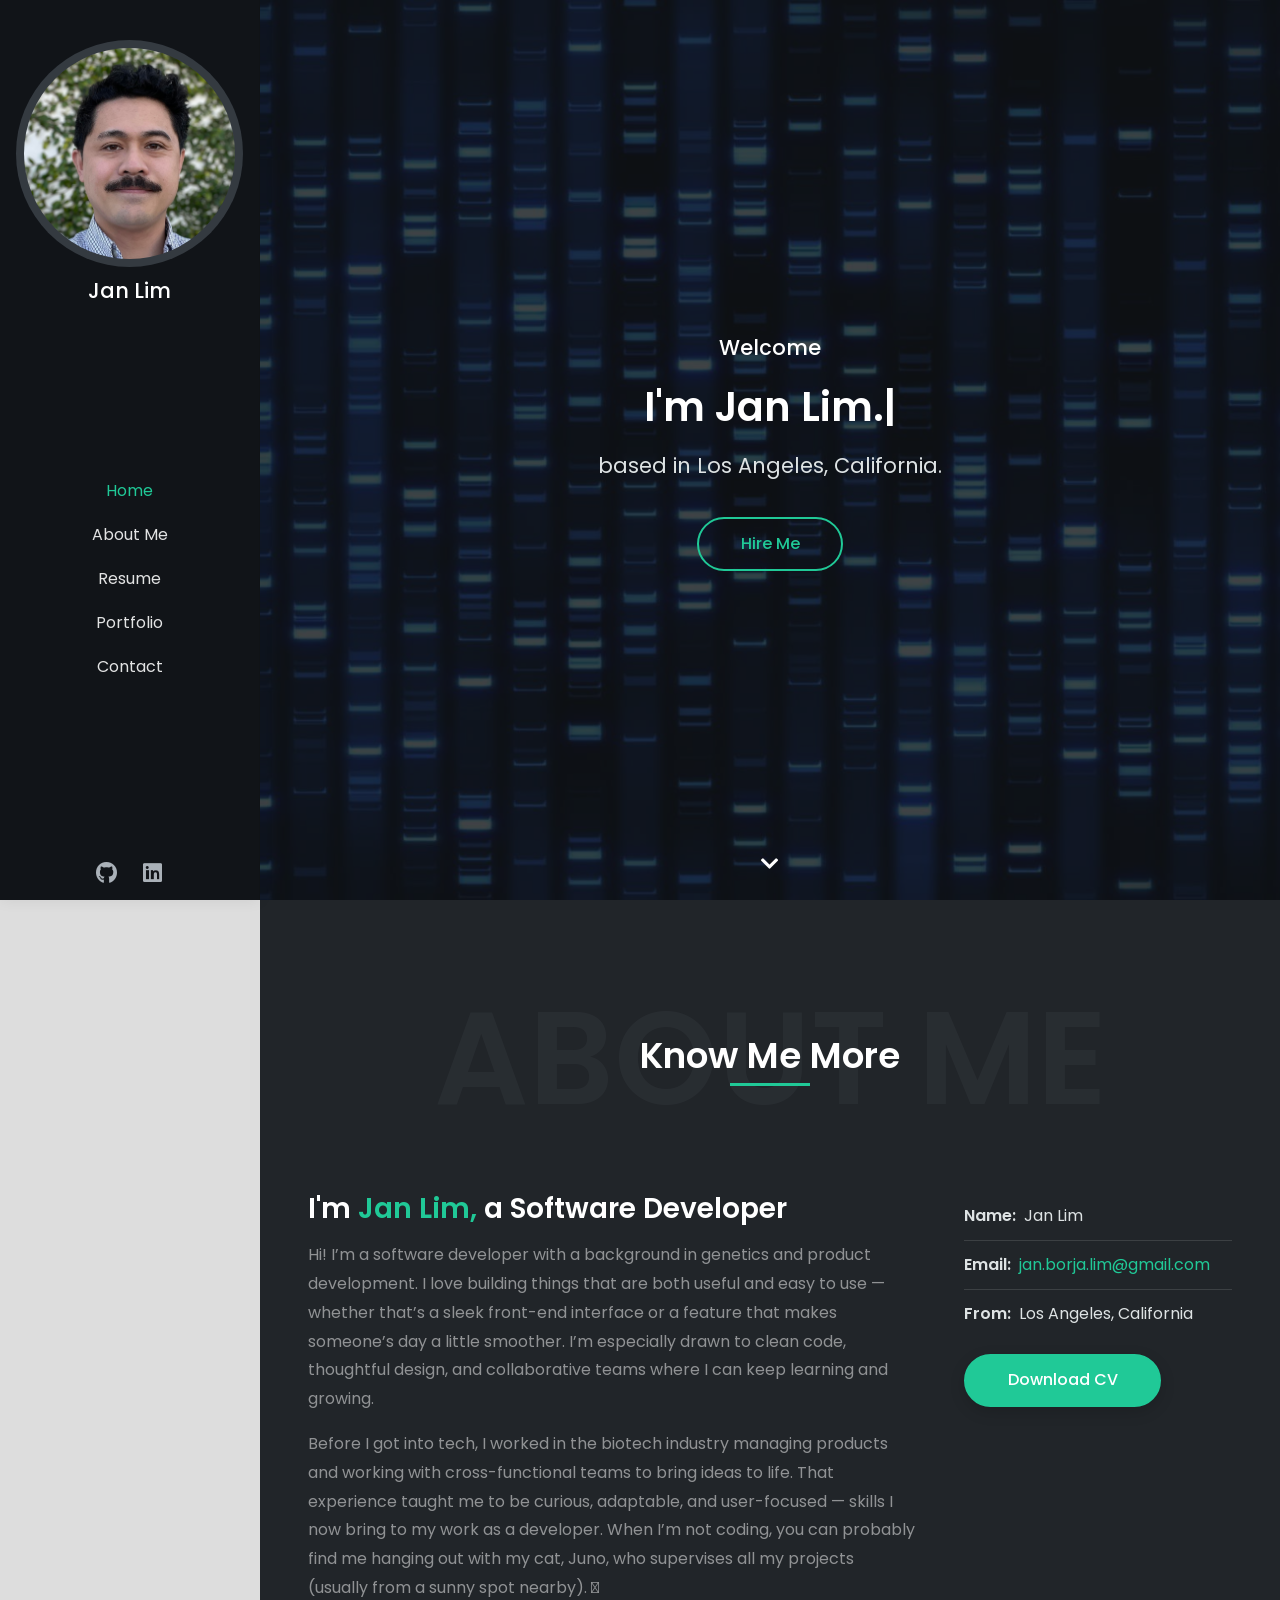
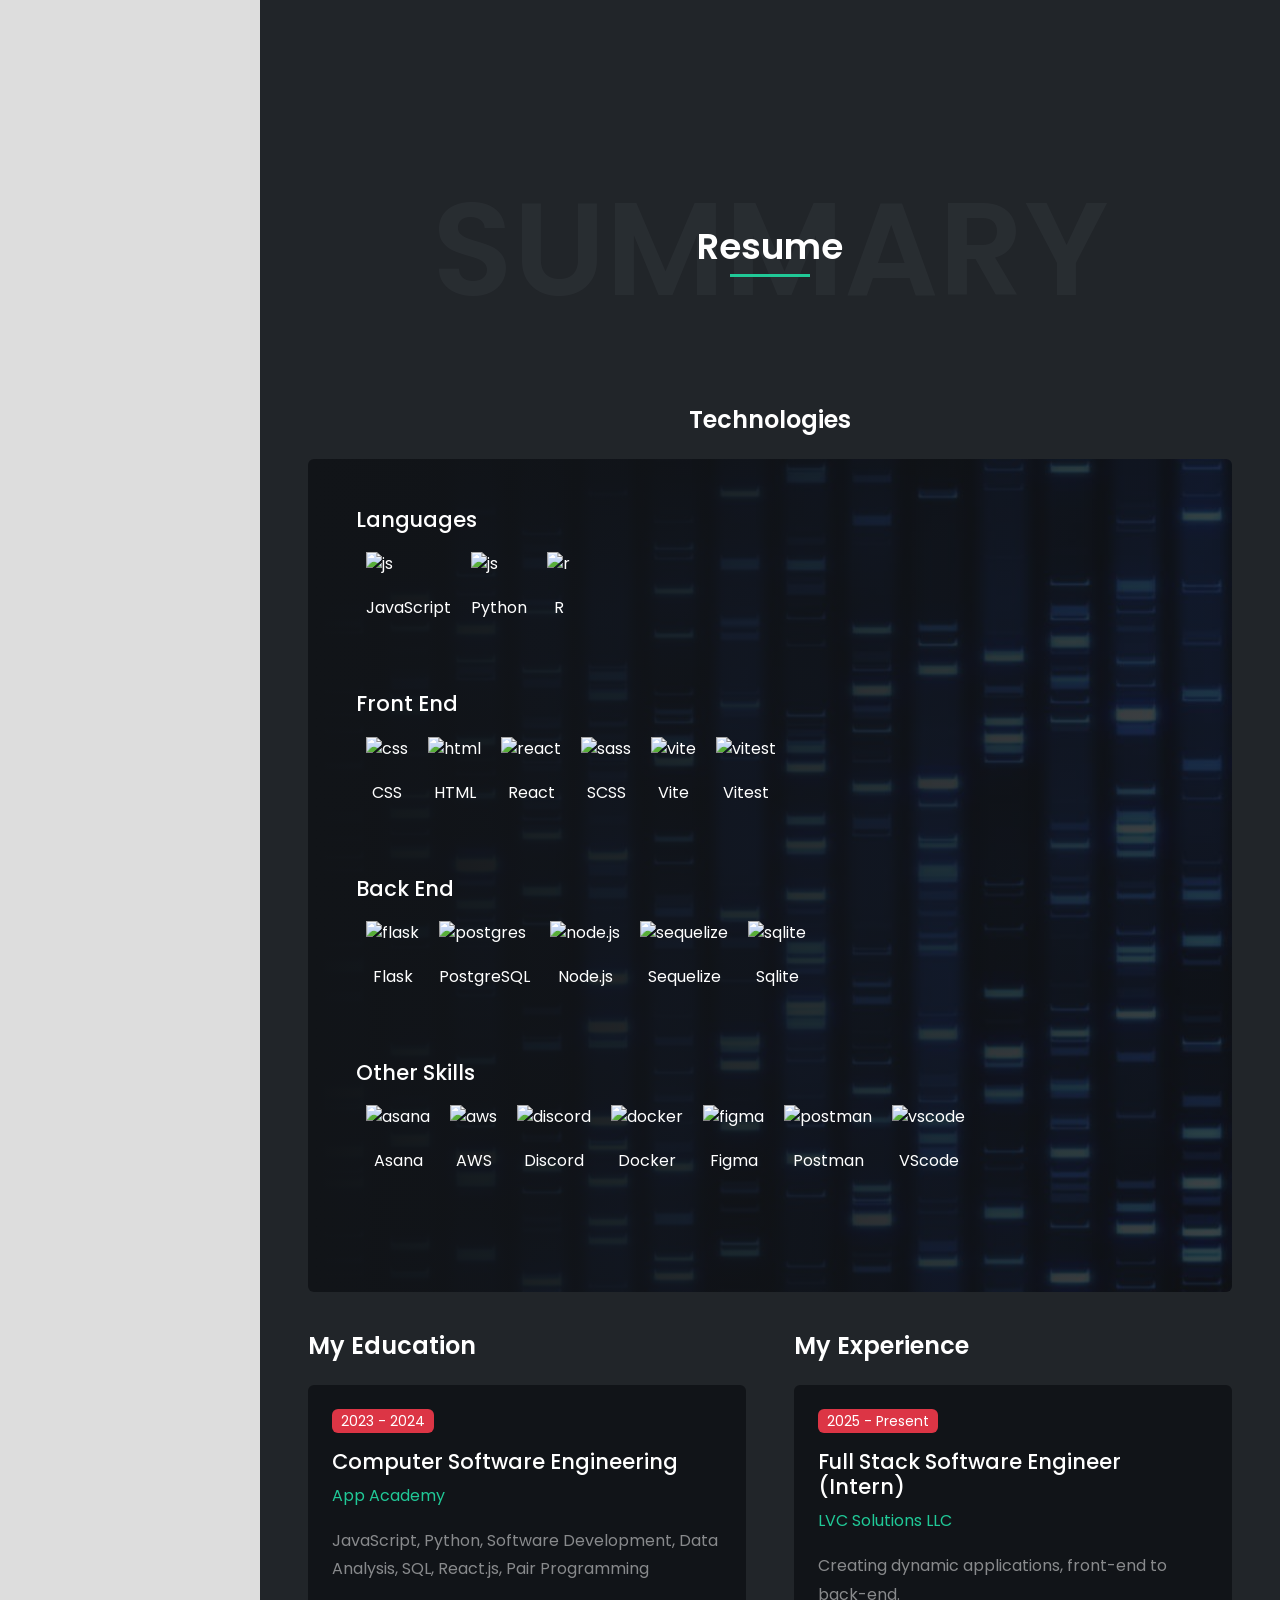
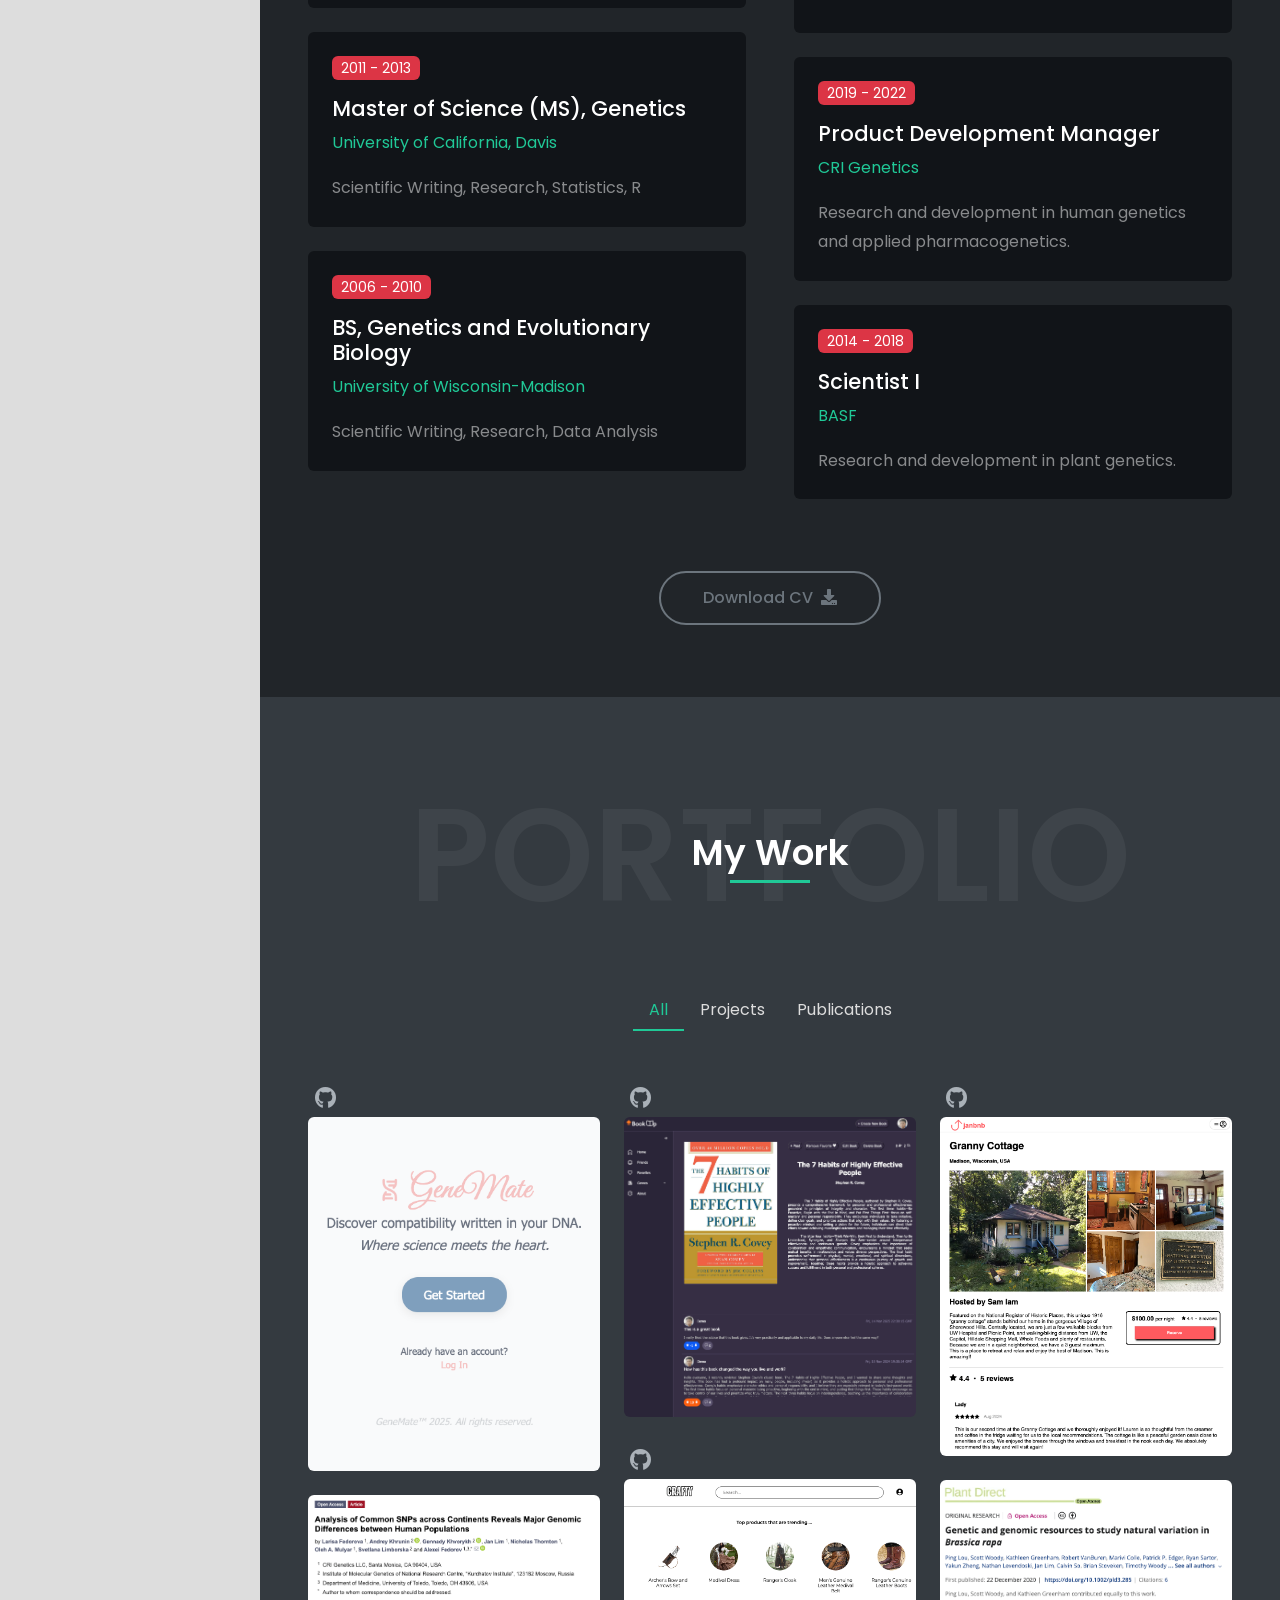
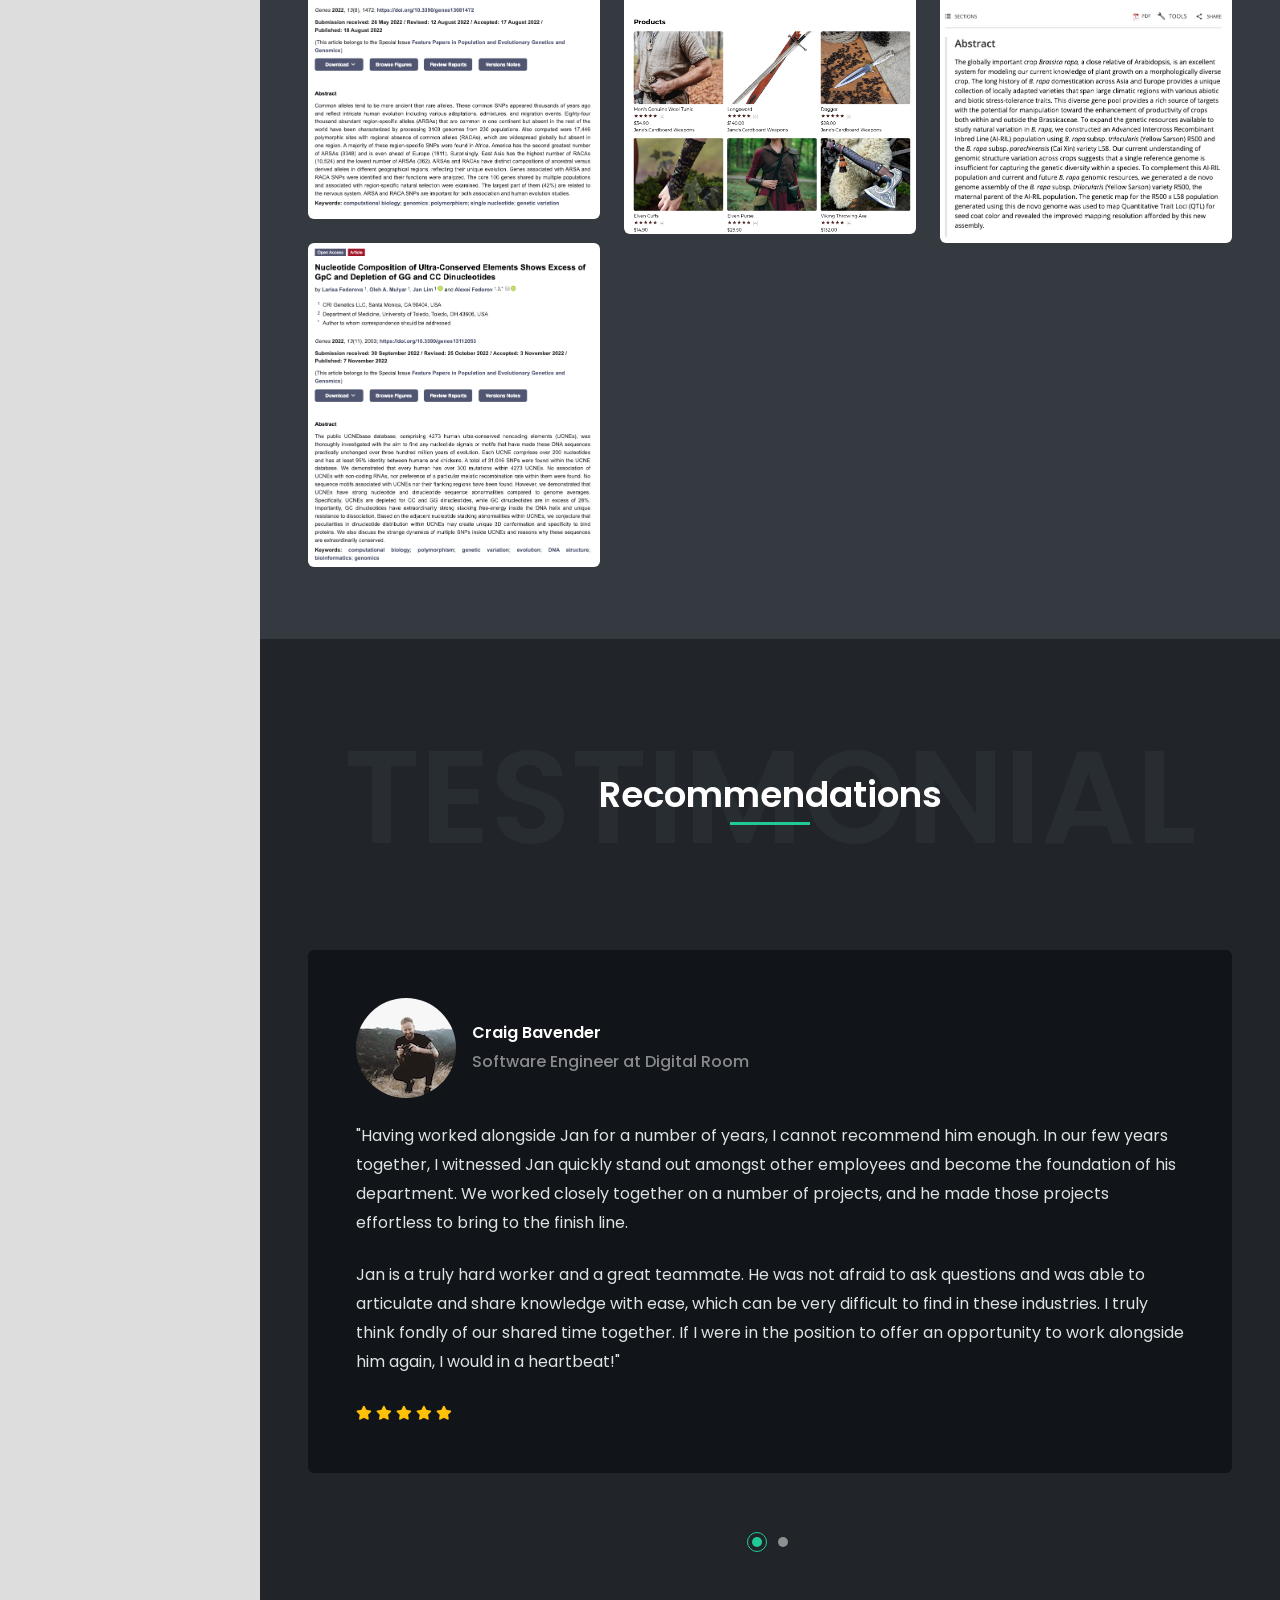
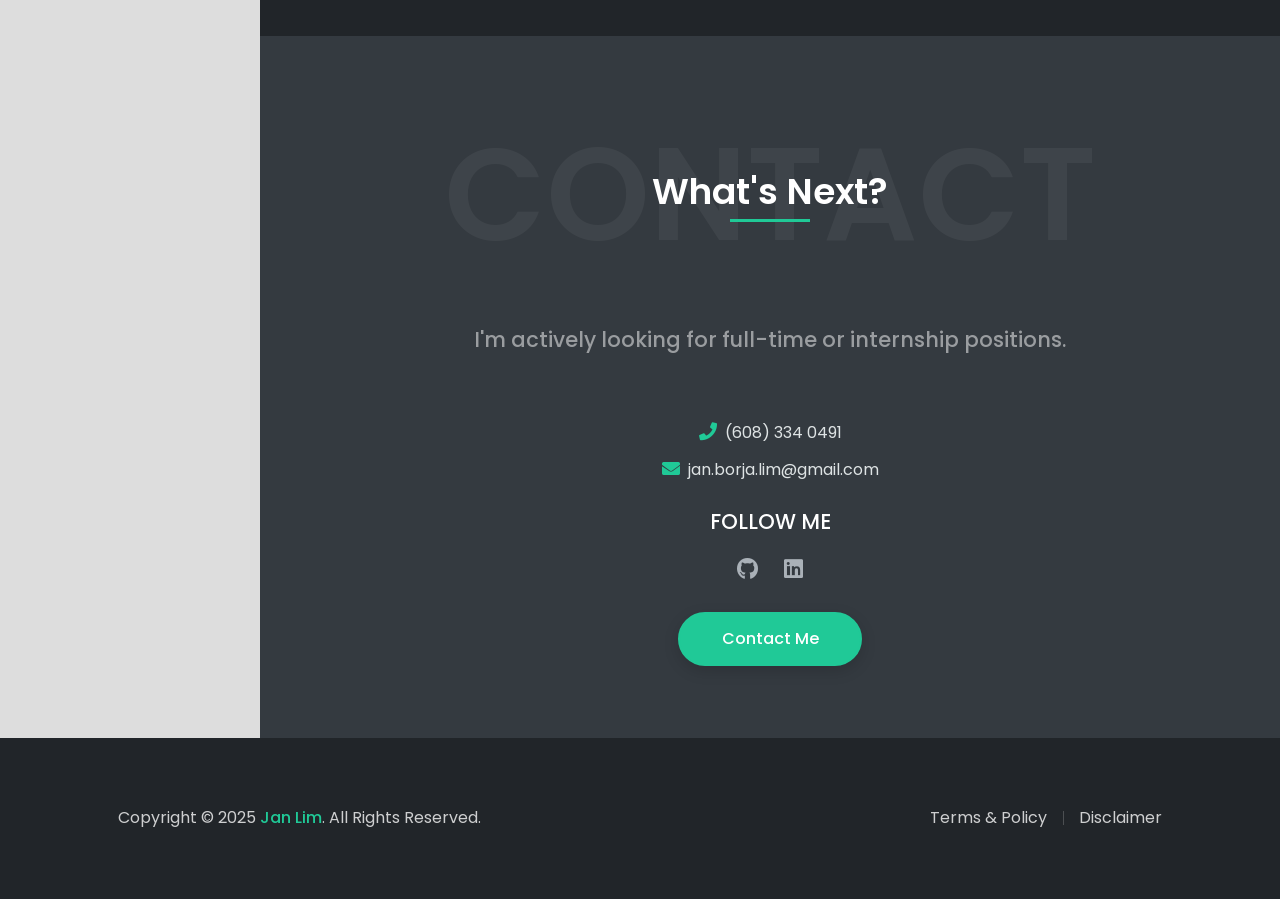
==== commit 534fcb1b: "removed aged" ====
--- a/index.html
+++ b/index.html
@@ -134,7 +134,6 @@
               <ul class="list-style-2 list-style-light text-light">
                 <li><span class="fw-600 me-2">Name:</span>Jan Lim</li>
                 <li><span class="fw-600 me-2">Email:</span><a href="mailto:jan.borja.lim@gmail.com">jan.borja.lim@gmail.com</a></li>
-                <li><span class="fw-600 me-2">Age:</span>36</li>
                 <li class="border-0"><span class="fw-600 me-2">From:</span>Los Angeles, California</li>
               </ul>
               <a href="./media/Jan_Lim_Resume.pdf" class="btn btn-primary rounded-pill">Download CV</a> </div>
@@ -451,22 +450,6 @@
             <div class="col-sm-6 col-lg-4 projects">
               <div class="portfolio-box rounded">
                 <ul class="social-icons social-icons-muted social-icons-lg justify-content-center justify-content-md-start">
-                  <li class="social-icons-github"><a data-bs-toggle="tooltip" href="https://github.com/janblim/JanBnB" target="_blank" title="JanBnB GitHub"><i class="fab fa-github"></i></a></li>
-                </ul>
-                <div class="portfolio-img rounded"> <img class="img-fluid d-block" src="images/projects/project-2.jpg" alt="">
-                  <div class="portfolio-overlay"> <a class='stretched-link' href="https://janbnb.onrender.com/"></a>
-                    <div class="portfolio-overlay-details">
-                      <h5 class="text-white fw-400">JanBnB</h5>
-                      <span class="text-light">An Airbnb clone.</span>
-                    </div>
-                  </div>
-                </div>
-              </div>
-            </div>
-
-            <div class="col-sm-6 col-lg-4 projects">
-              <div class="portfolio-box rounded">
-                <ul class="social-icons social-icons-muted social-icons-lg justify-content-center justify-content-md-start">
                   <li class="social-icons-github"><a data-bs-toggle="tooltip" href="https://github.com/janblim/GeneMate" target="_blank" title="JanBnB GitHub"><i class="fab fa-github"></i></a></li>
                 </ul>
                 <div class="portfolio-img rounded"> <img class="img-fluid d-block" src="images/projects/project-7.jpg" alt="">
@@ -490,6 +473,22 @@
                     <div class="portfolio-overlay-details">
                       <h5 class="text-white fw-400">BookUp</h5>
                       <span class="text-light">A social media app where people can talk about their favorite books. </span> </div>
+                  </div>
+                </div>
+              </div>
+            </div>
+
+            <div class="col-sm-6 col-lg-4 projects">
+              <div class="portfolio-box rounded">
+                <ul class="social-icons social-icons-muted social-icons-lg justify-content-center justify-content-md-start">
+                  <li class="social-icons-github"><a data-bs-toggle="tooltip" href="https://github.com/janblim/JanBnB" target="_blank" title="JanBnB GitHub"><i class="fab fa-github"></i></a></li>
+                </ul>
+                <div class="portfolio-img rounded"> <img class="img-fluid d-block" src="images/projects/project-2.jpg" alt="">
+                  <div class="portfolio-overlay"> <a class='stretched-link' href="https://janbnb.onrender.com/"></a>
+                    <div class="portfolio-overlay-details">
+                      <h5 class="text-white fw-400">JanBnB</h5>
+                      <span class="text-light">An Airbnb clone.</span>
+                    </div>
                   </div>
                 </div>
               </div>
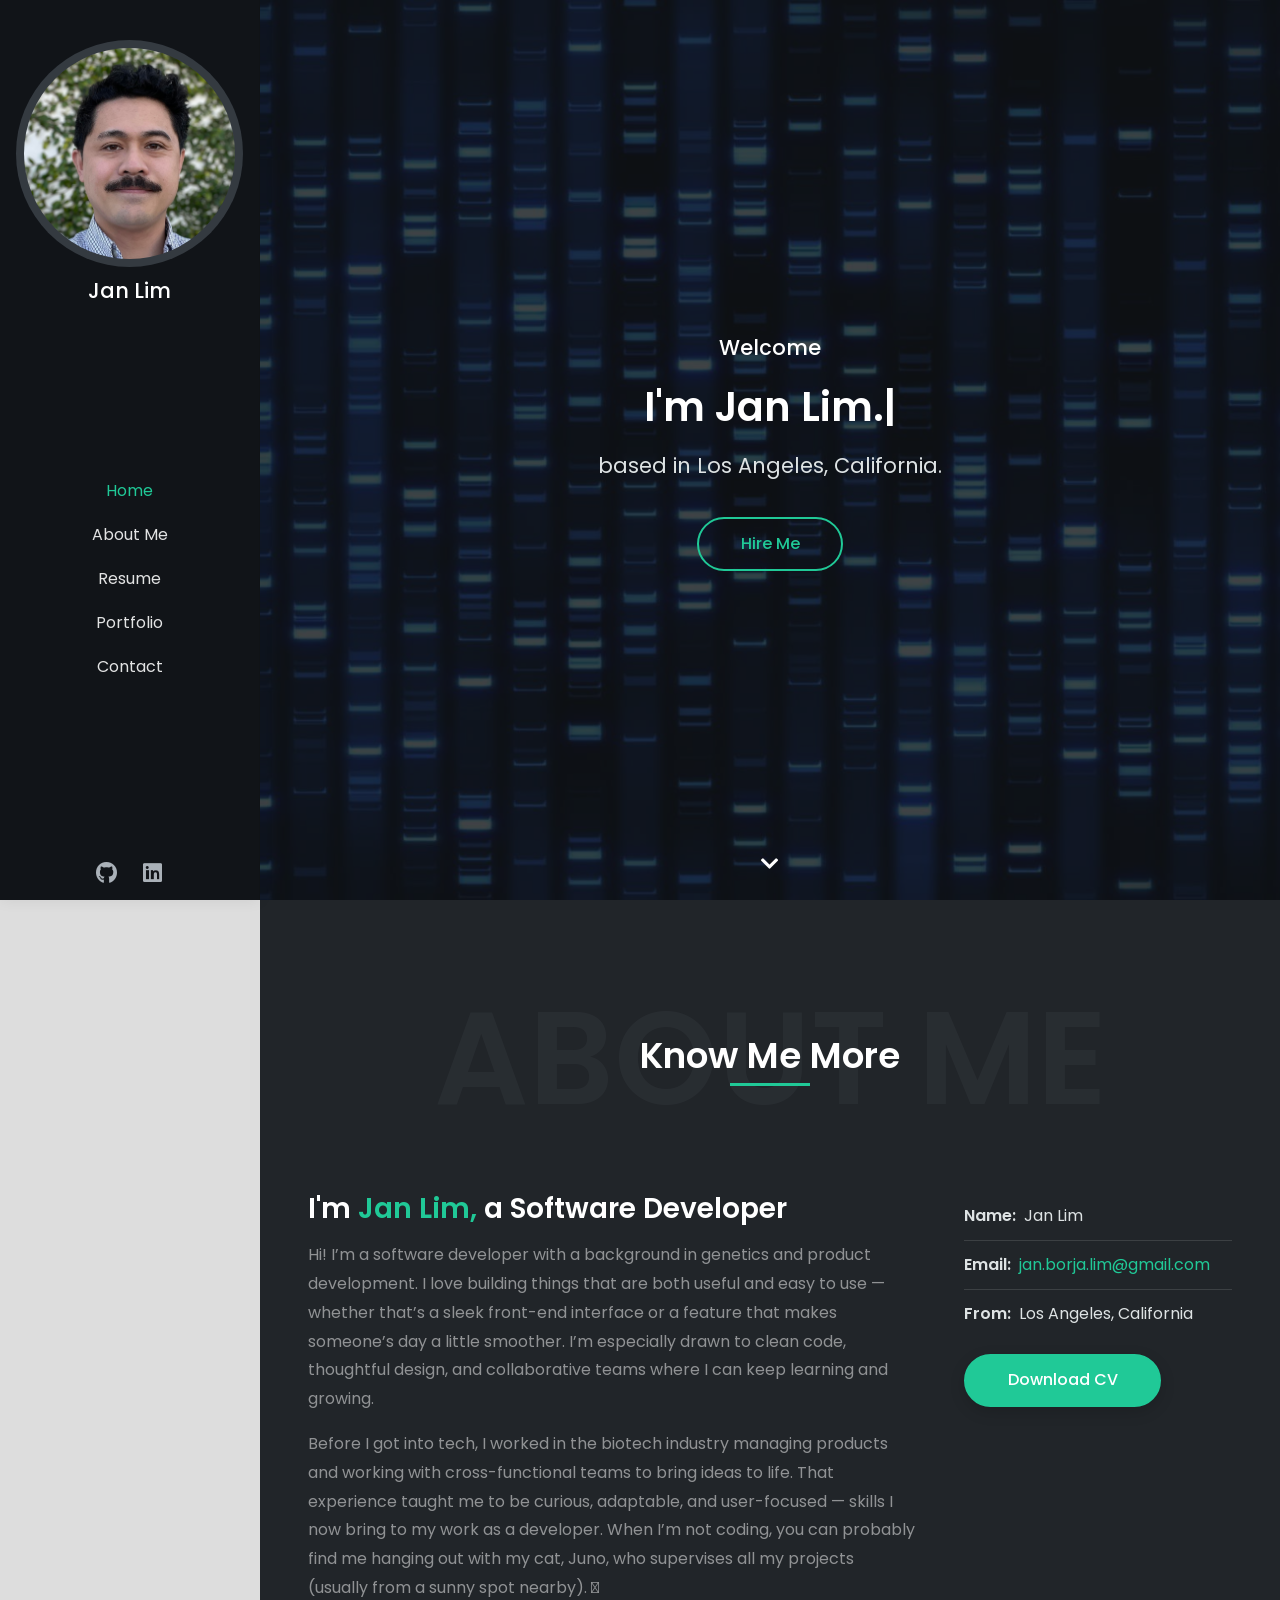
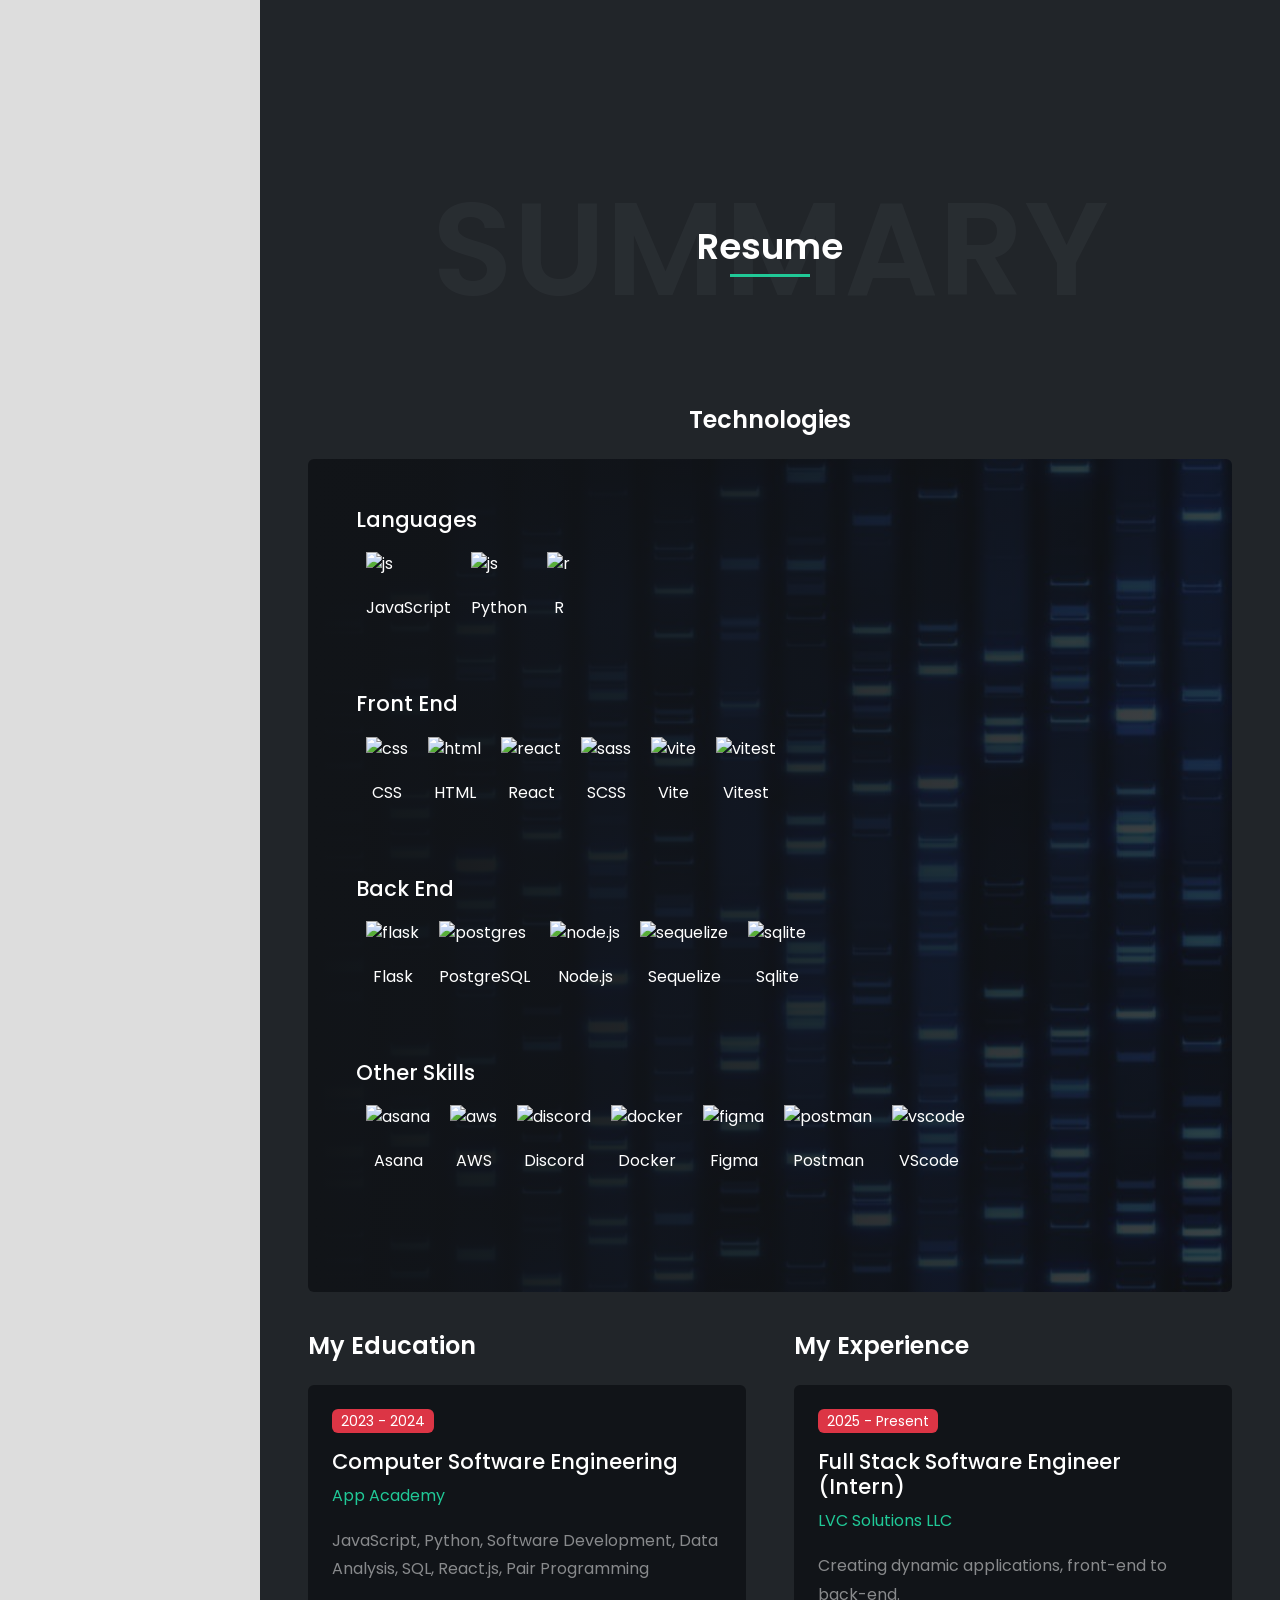
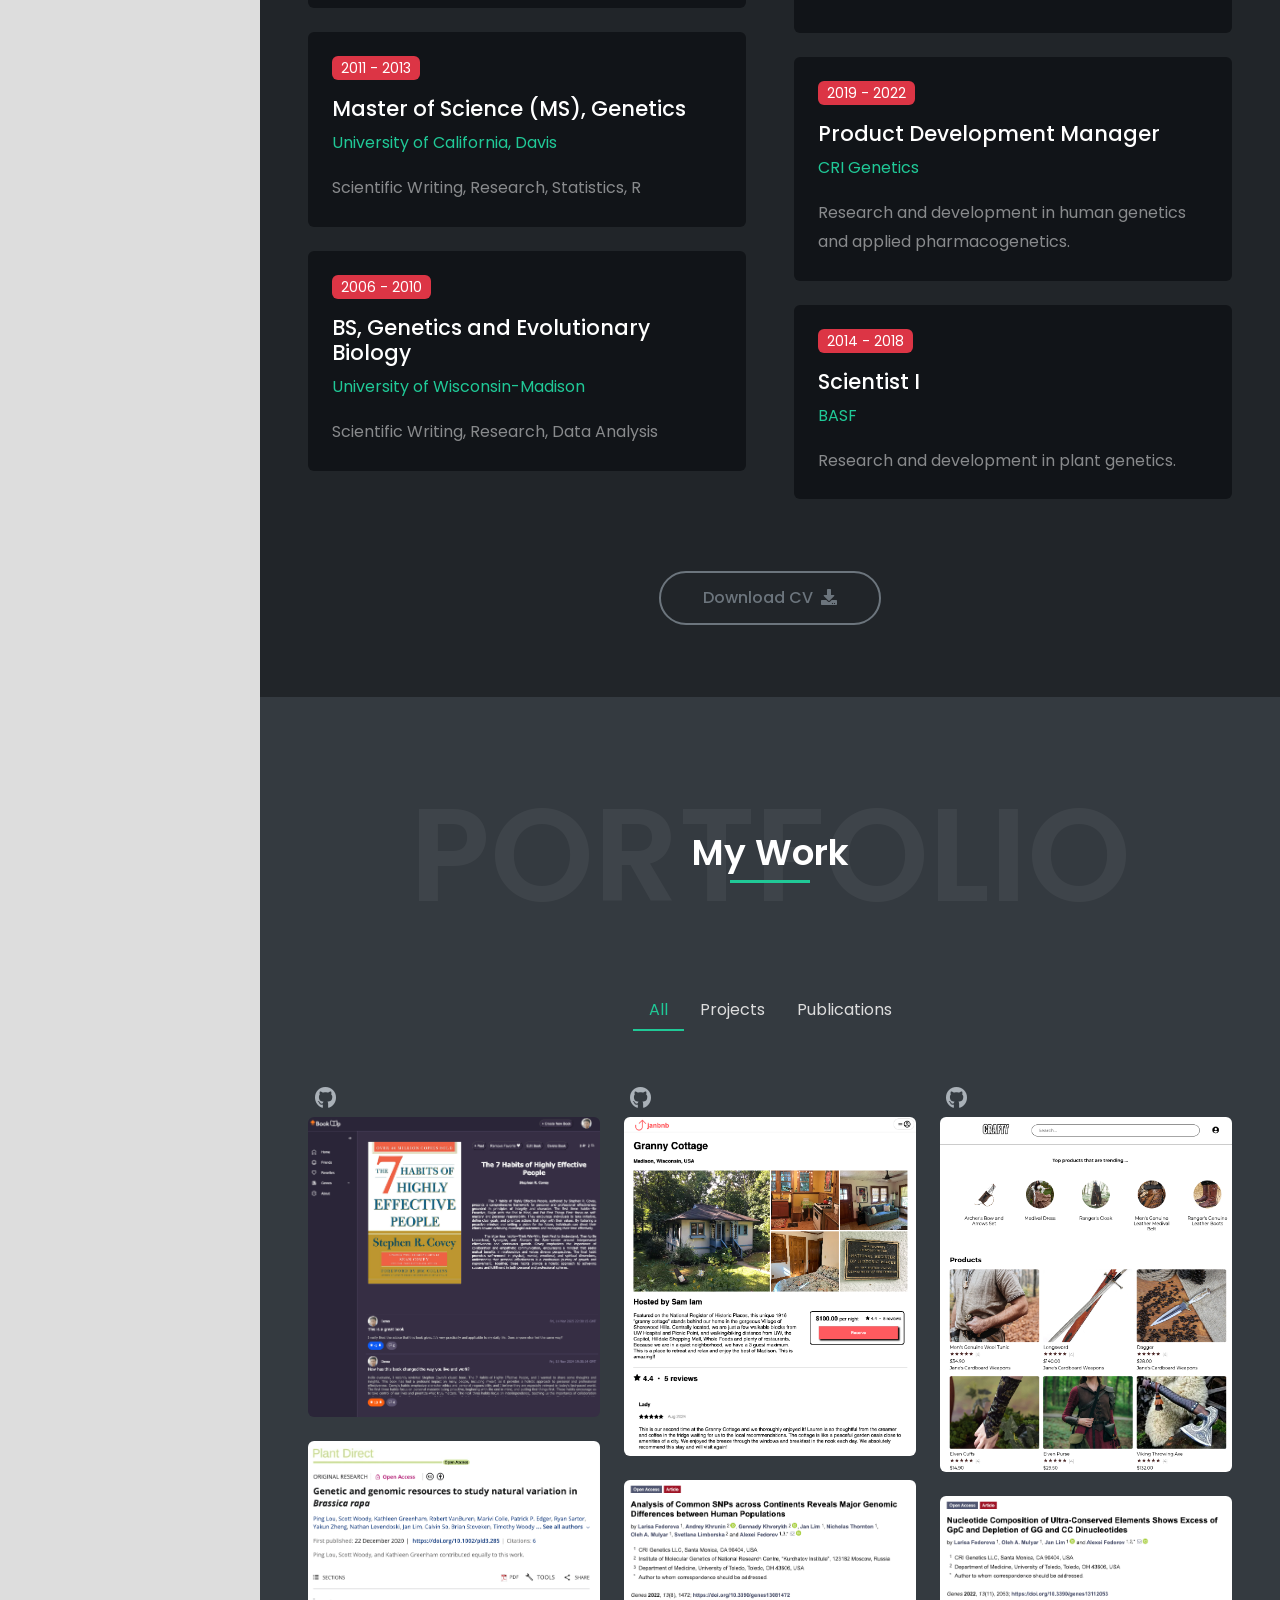
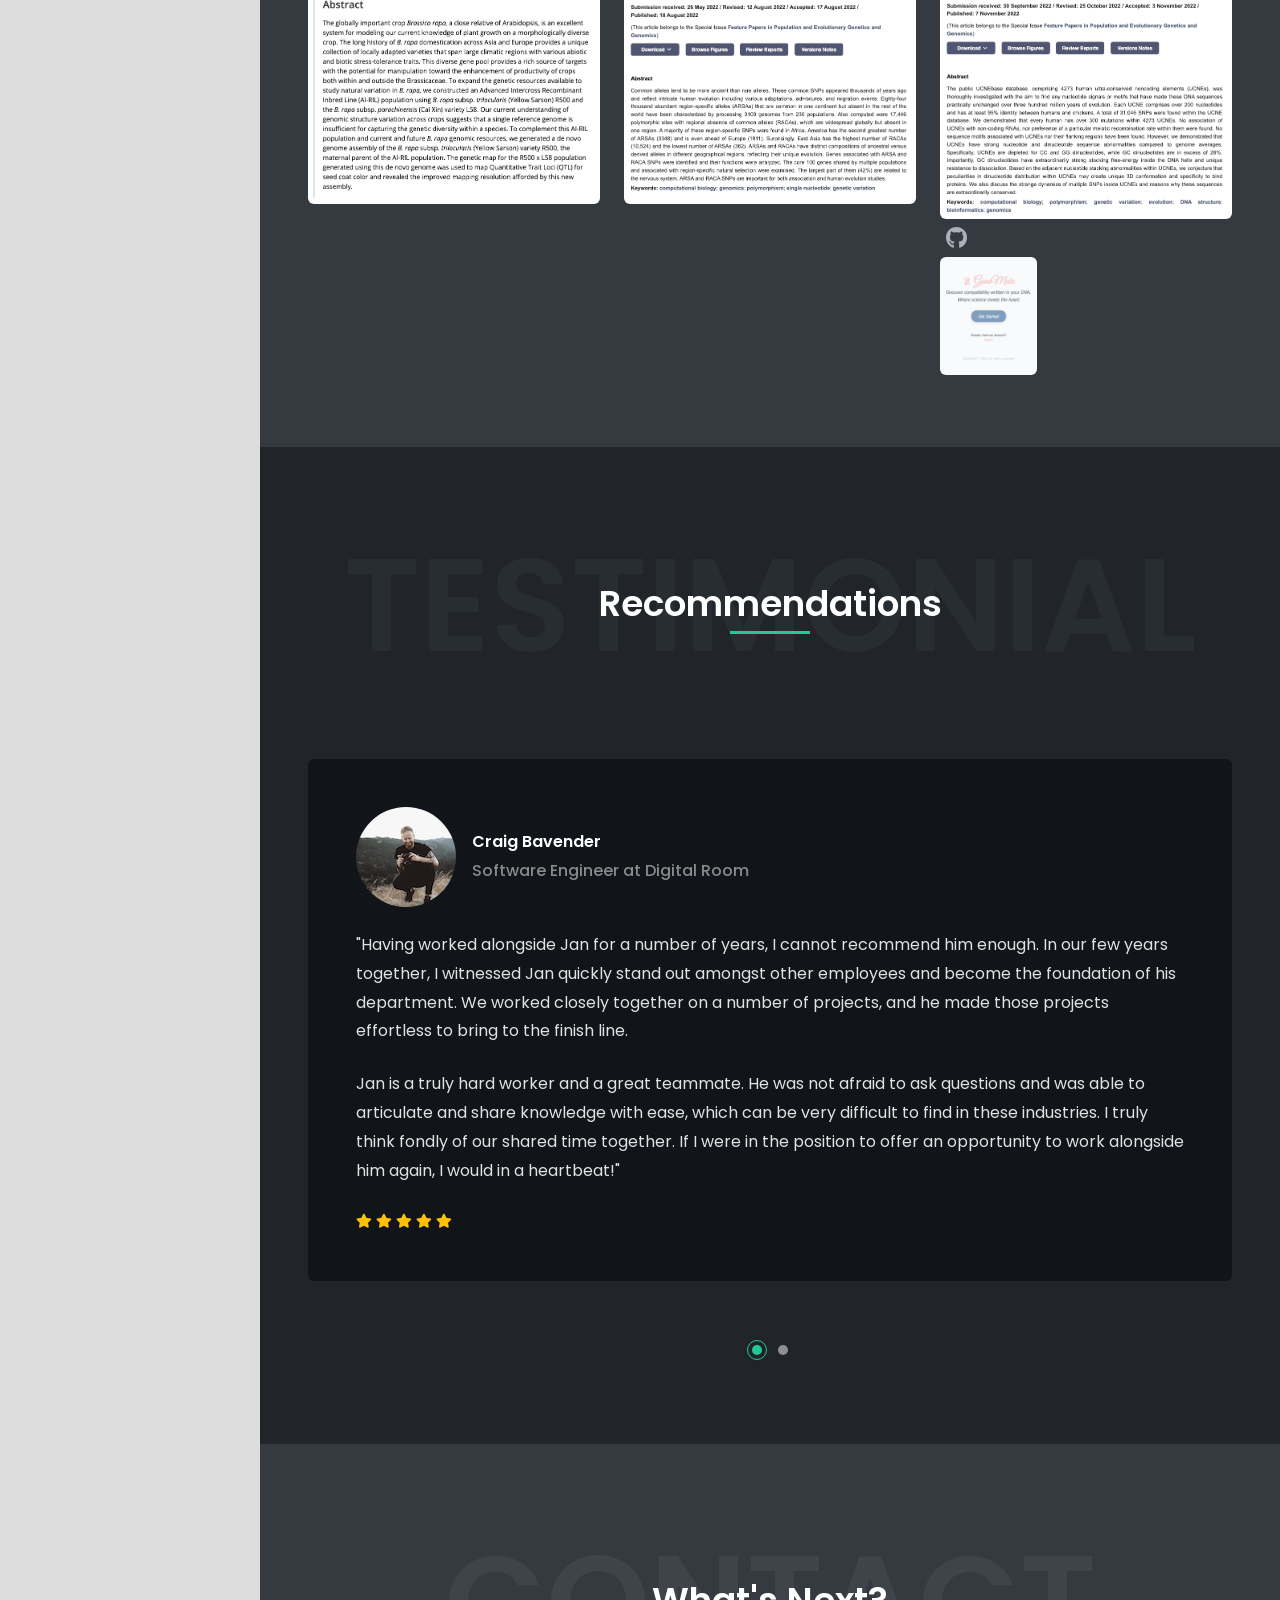
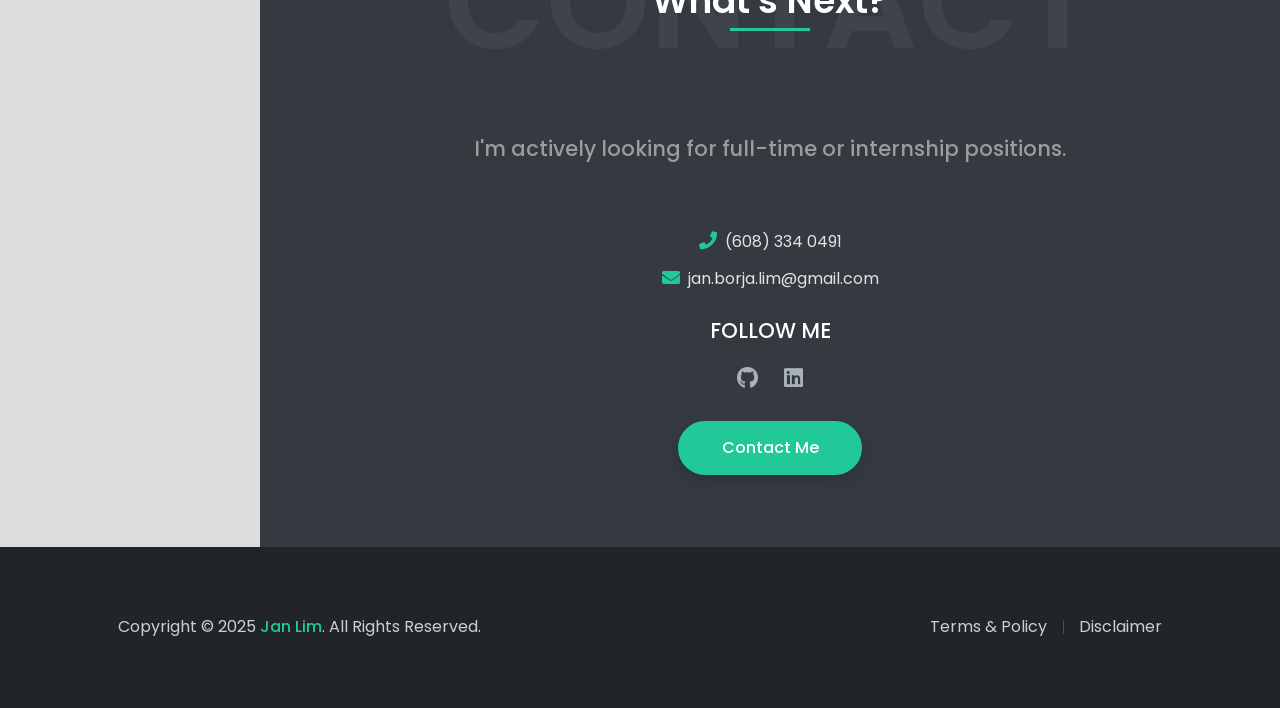
==== commit 102e2834: "reordered projects" ====
--- a/index.html
+++ b/index.html
@@ -450,22 +450,6 @@
             <div class="col-sm-6 col-lg-4 projects">
               <div class="portfolio-box rounded">
                 <ul class="social-icons social-icons-muted social-icons-lg justify-content-center justify-content-md-start">
-                  <li class="social-icons-github"><a data-bs-toggle="tooltip" href="https://github.com/janblim/GeneMate" target="_blank" title="JanBnB GitHub"><i class="fab fa-github"></i></a></li>
-                </ul>
-                <div class="portfolio-img rounded"> <img class="img-fluid d-block" src="images/projects/project-7.jpg" alt="">
-                  <div class="portfolio-overlay"> <a class='stretched-link' href="#"></a>
-                    <div class="portfolio-overlay-details">
-                      <h5 class="text-white fw-400">GeneMate</h5>
-                      <span class="text-light">Coming Soon! Discover compatibility written in your DNA</span>
-                    </div>
-                  </div>
-                </div>
-              </div>
-            </div>
-
-            <div class="col-sm-6 col-lg-4 projects">
-              <div class="portfolio-box rounded">
-                <ul class="social-icons social-icons-muted social-icons-lg justify-content-center justify-content-md-start">
                   <li class="social-icons-github"><a data-bs-toggle="tooltip" href="https://github.com/janblim/BookUp" target="_blank" title="BookUp GitHub"><i class="fab fa-github"></i></a></li>
                 </ul>
                 <div class="portfolio-img rounded"> <img class="img-fluid d-block" src="images/projects/project-1.jpg" alt="">
@@ -540,6 +524,24 @@
                 </div>
               </div>
             </div>
+
+
+            <div class="col-sm-6 col-lg-4 projects">
+              <div class="portfolio-box rounded">
+                <ul class="social-icons social-icons-muted social-icons-lg justify-content-center justify-content-md-start">
+                  <li class="social-icons-github"><a data-bs-toggle="tooltip" href="https://github.com/janblim/GeneMate" target="_blank" title="JanBnB GitHub"><i class="fab fa-github"></i></a></li>
+                </ul>
+                <div class="portfolio-img rounded"> <img class="img-fluid d-block" src="images/projects/project-7.jpg" alt="">
+                  <div class="portfolio-overlay"> <a class='stretched-link' href="#"></a>
+                    <div class="portfolio-overlay-details">
+                      <h5 class="text-white fw-400">GeneMate</h5>
+                      <span class="text-light">Coming Soon! Discover compatibility written in your DNA</span>
+                    </div>
+                  </div>
+                </div>
+              </div>
+            </div>
+
           </div>
         </div>
         </div>
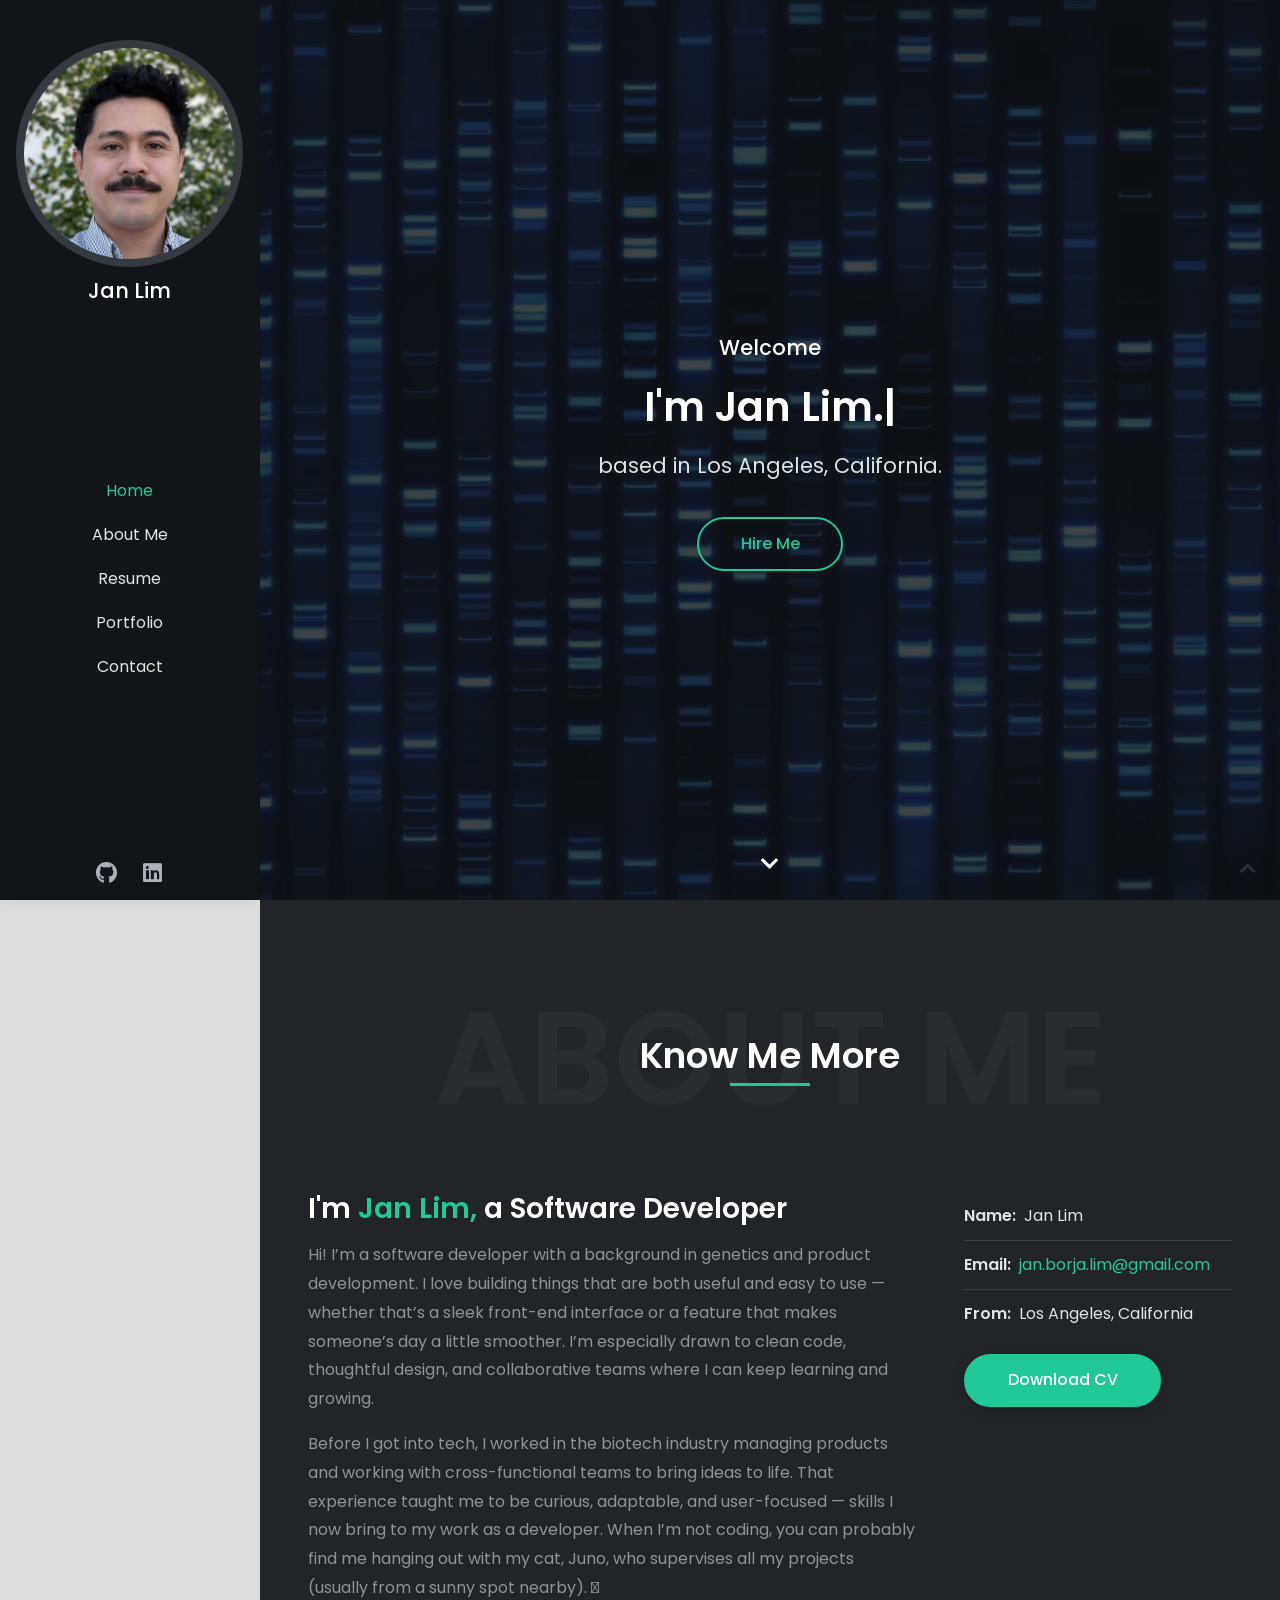
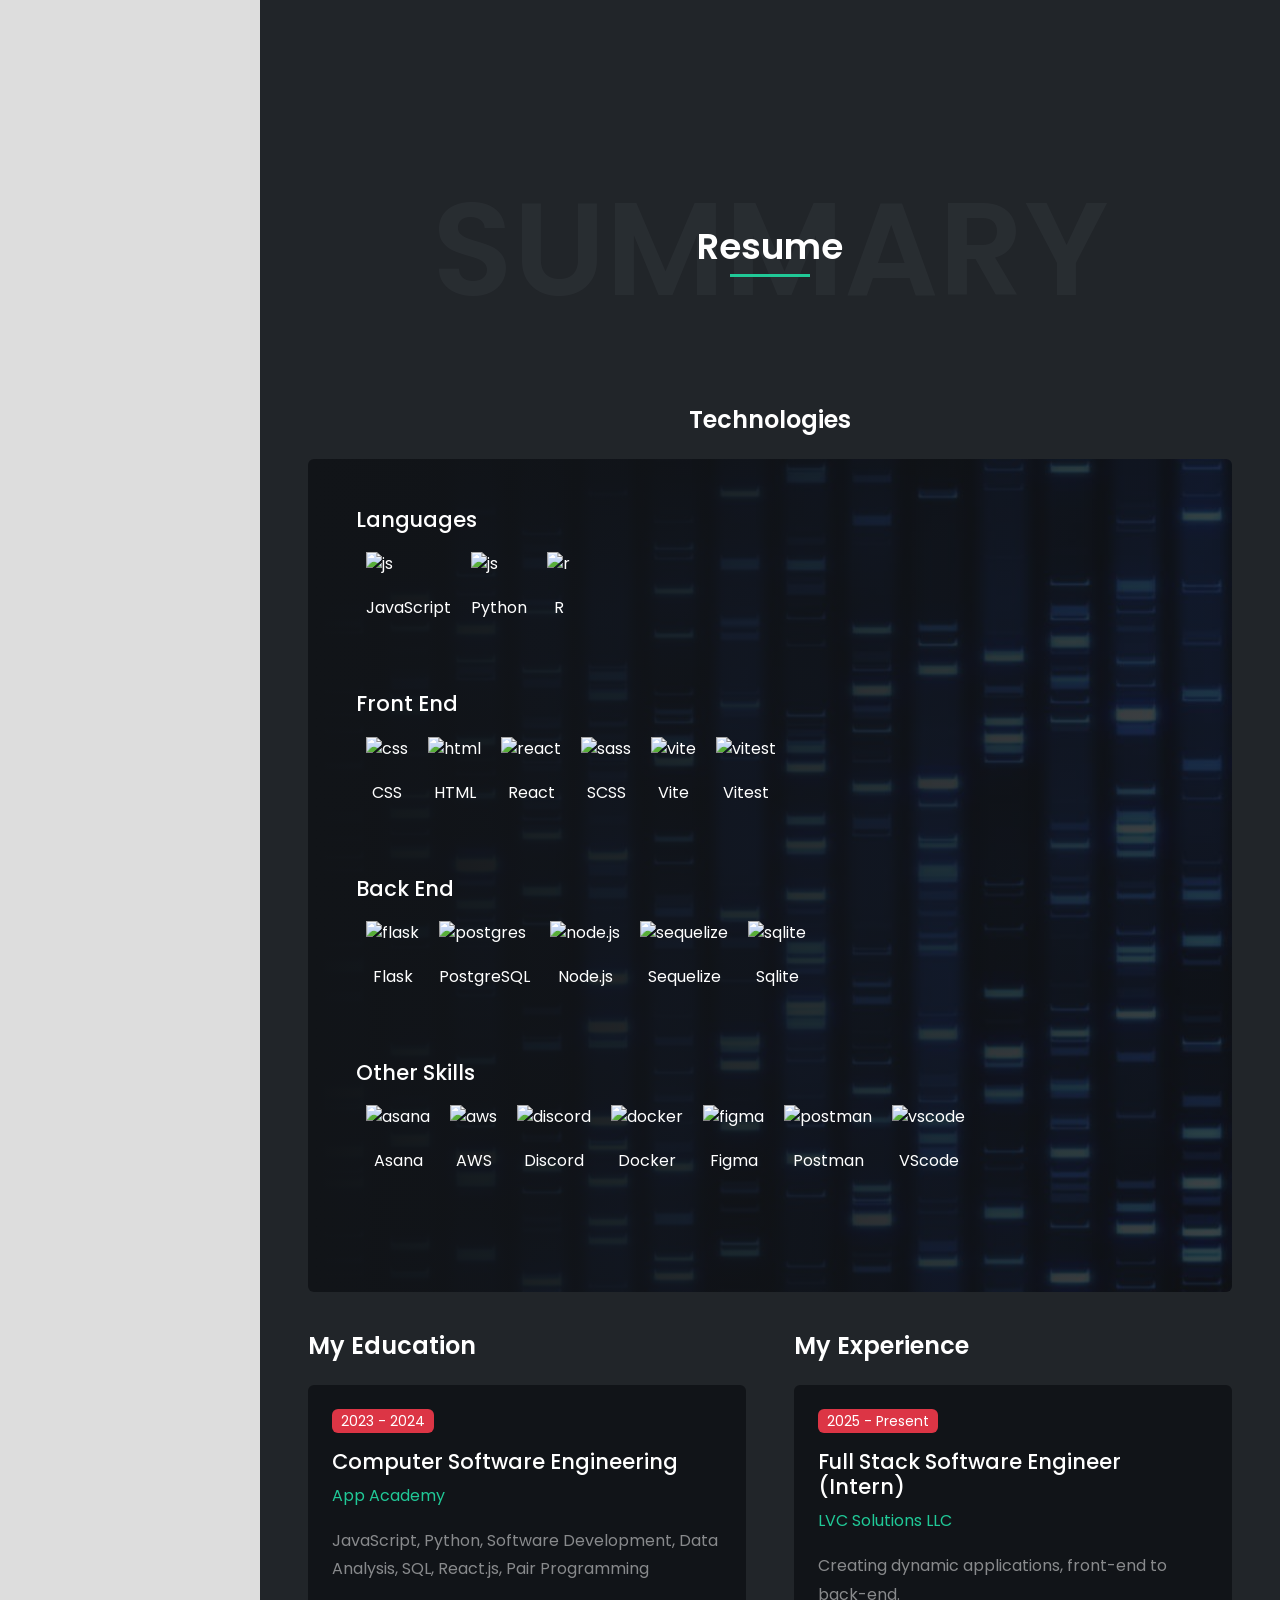
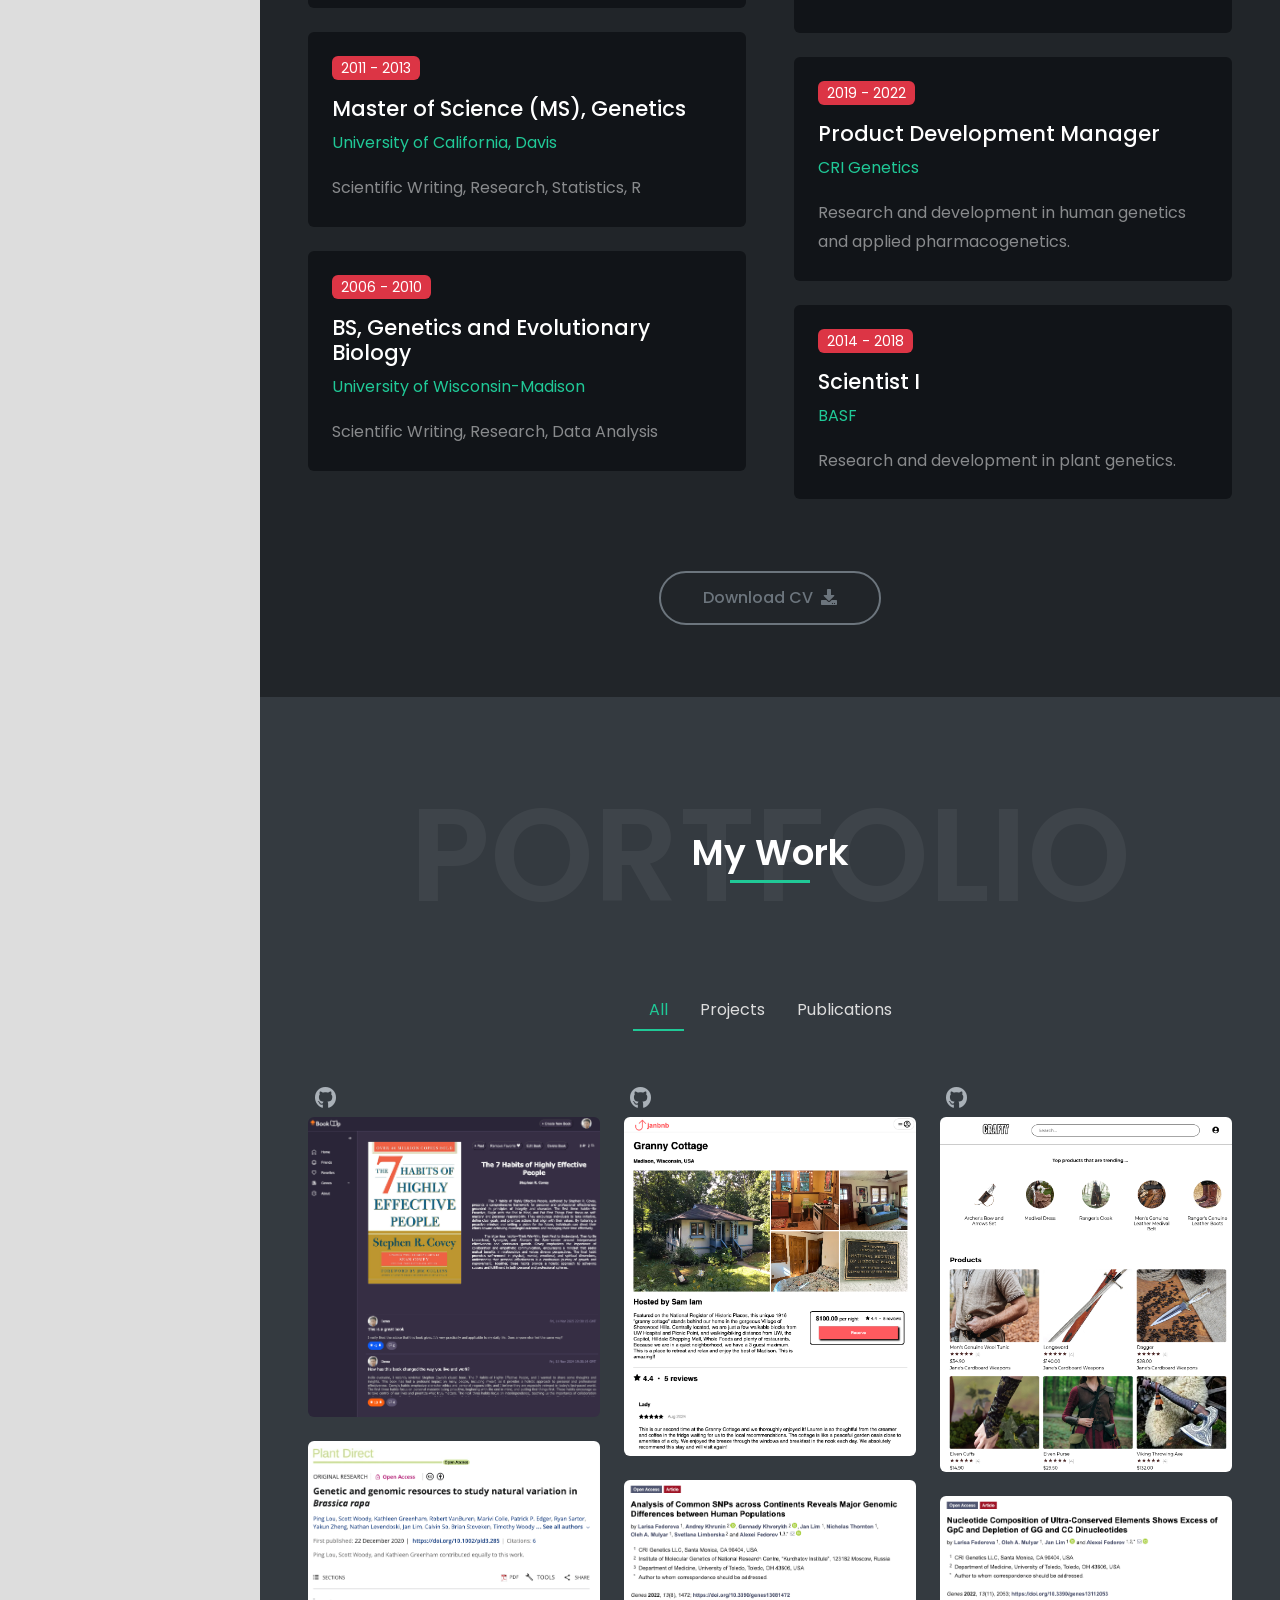
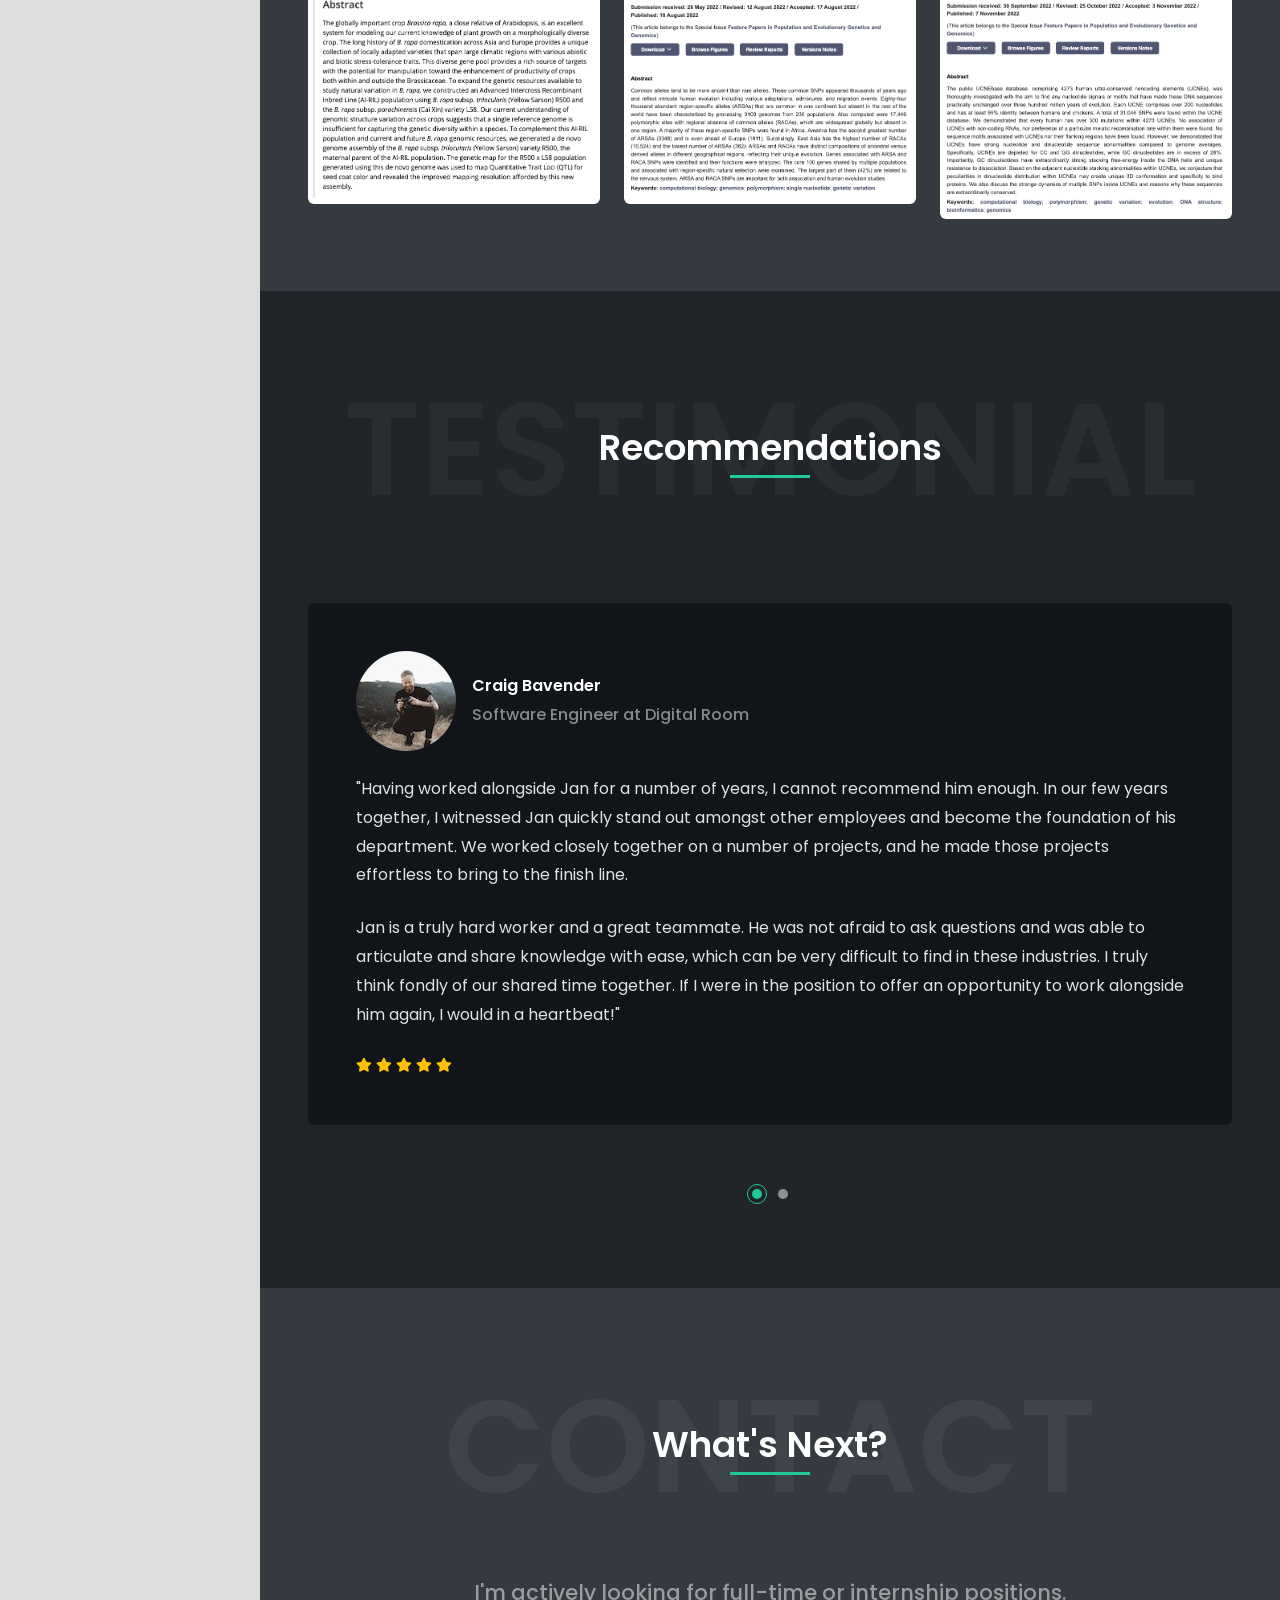
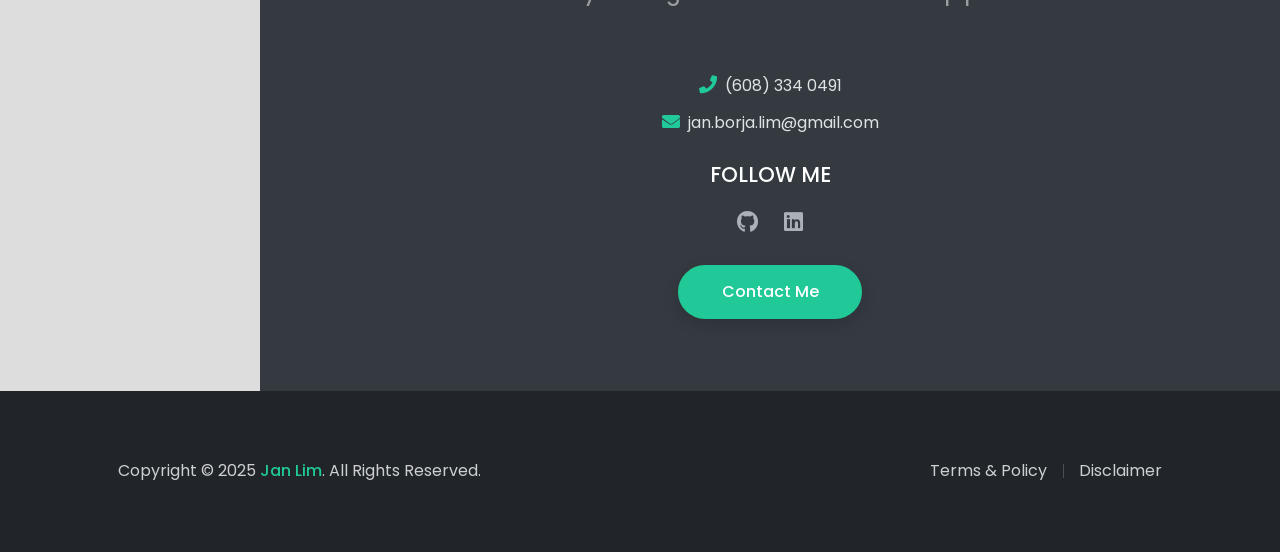
==== commit 4dab0503: "commented out genemate" ====
--- a/index.html
+++ b/index.html
@@ -492,6 +492,7 @@
                 </div>
               </div>
             </div>
+
             <div class="col-sm-6 col-lg-4 publications">
               <div class="portfolio-box rounded">
                 <div class="portfolio-img rounded"> <img class="img-fluid d-block" src="images/projects/project-4.jpg" alt="">
@@ -503,6 +504,7 @@
                 </div>
               </div>
             </div>
+
             <div class="col-sm-6 col-lg-4 publications">
               <div class="portfolio-box rounded">
                 <div class="portfolio-img rounded"> <img class="img-fluid d-block" src="images/projects/project-5.jpg" alt="">
@@ -514,6 +516,7 @@
                 </div>
               </div>
             </div>
+
             <div class="col-sm-6 col-lg-4 publications">
             <div class="portfolio-box rounded">
               <div class="portfolio-img rounded"> <img class="img-fluid d-block" src="images/projects/project-6.jpg" alt="">
@@ -526,7 +529,7 @@
             </div>
 
 
-            <div class="col-sm-6 col-lg-4 projects">
+            <!-- <div class="col-sm-6 col-lg-4 projects">
               <div class="portfolio-box rounded">
                 <ul class="social-icons social-icons-muted social-icons-lg justify-content-center justify-content-md-start">
                   <li class="social-icons-github"><a data-bs-toggle="tooltip" href="https://github.com/janblim/GeneMate" target="_blank" title="JanBnB GitHub"><i class="fab fa-github"></i></a></li>
@@ -540,7 +543,7 @@
                   </div>
                 </div>
               </div>
-            </div>
+            </div> -->
 
           </div>
         </div>
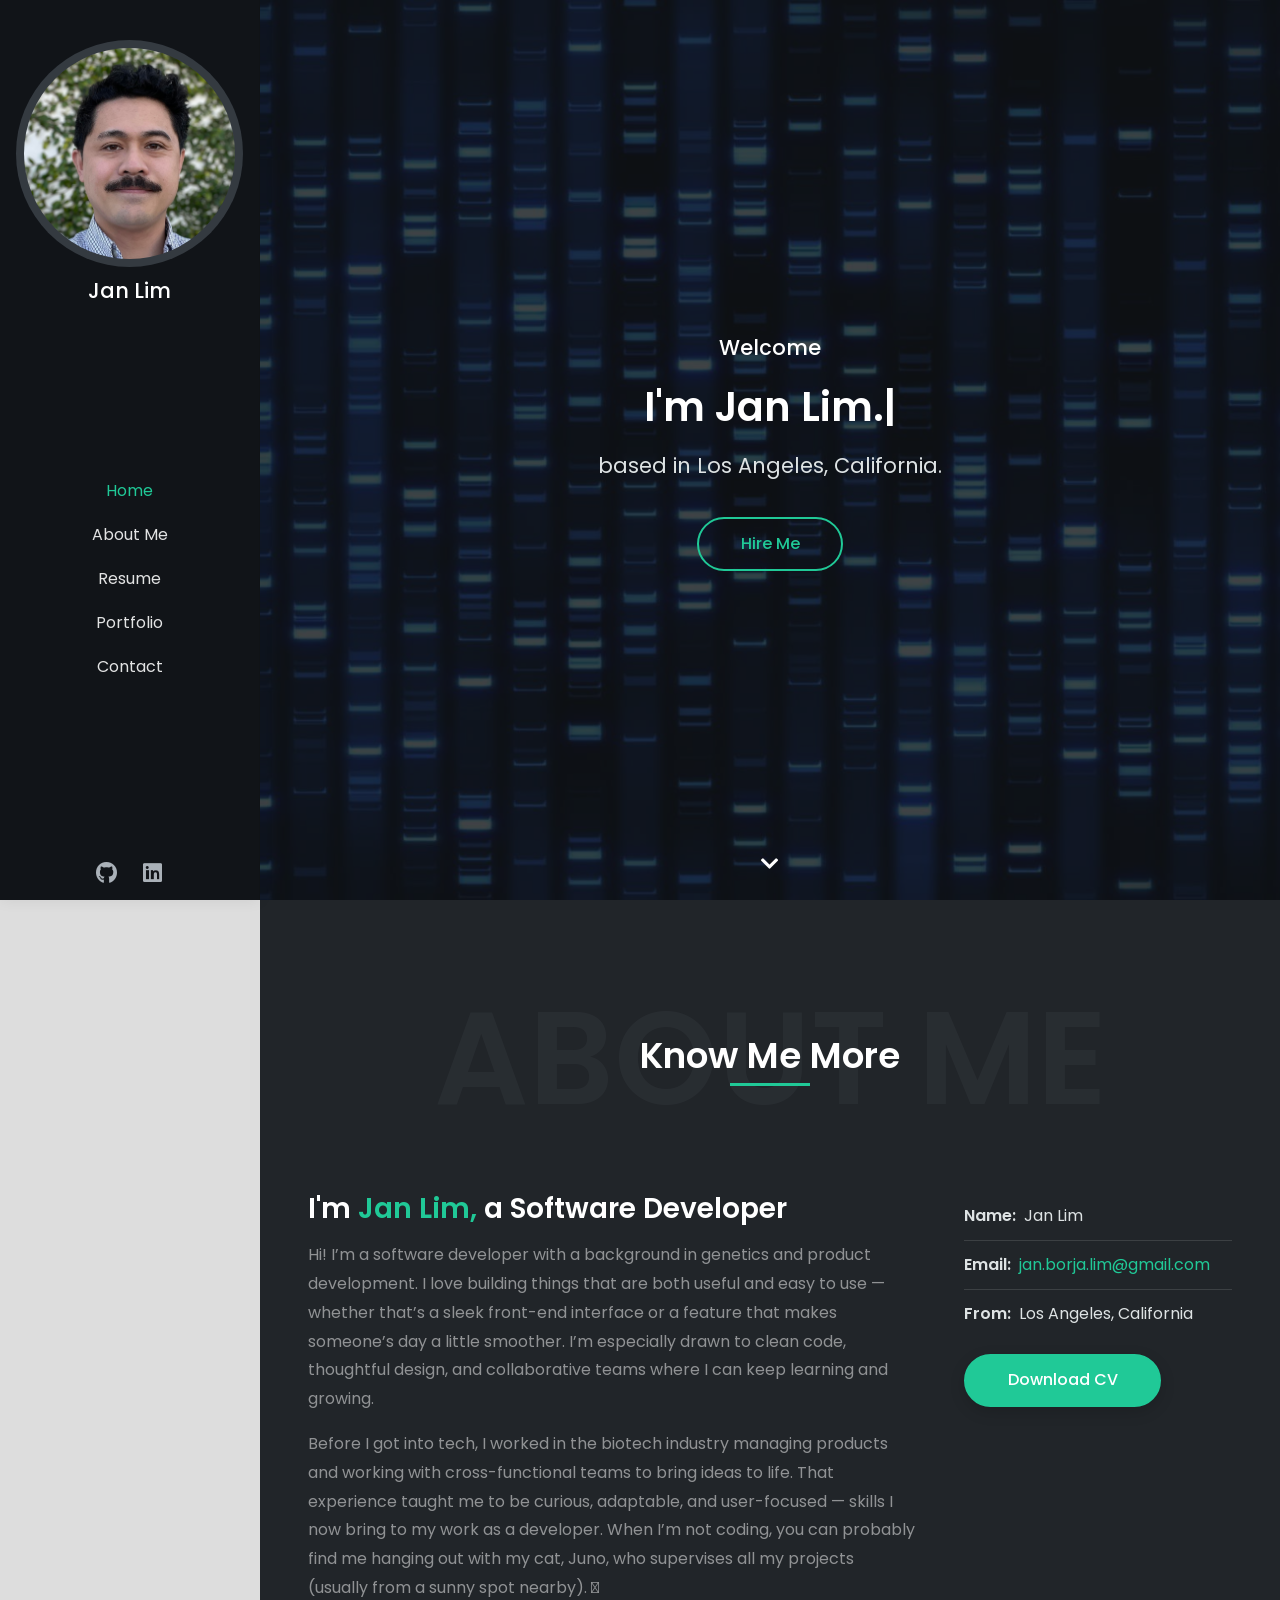
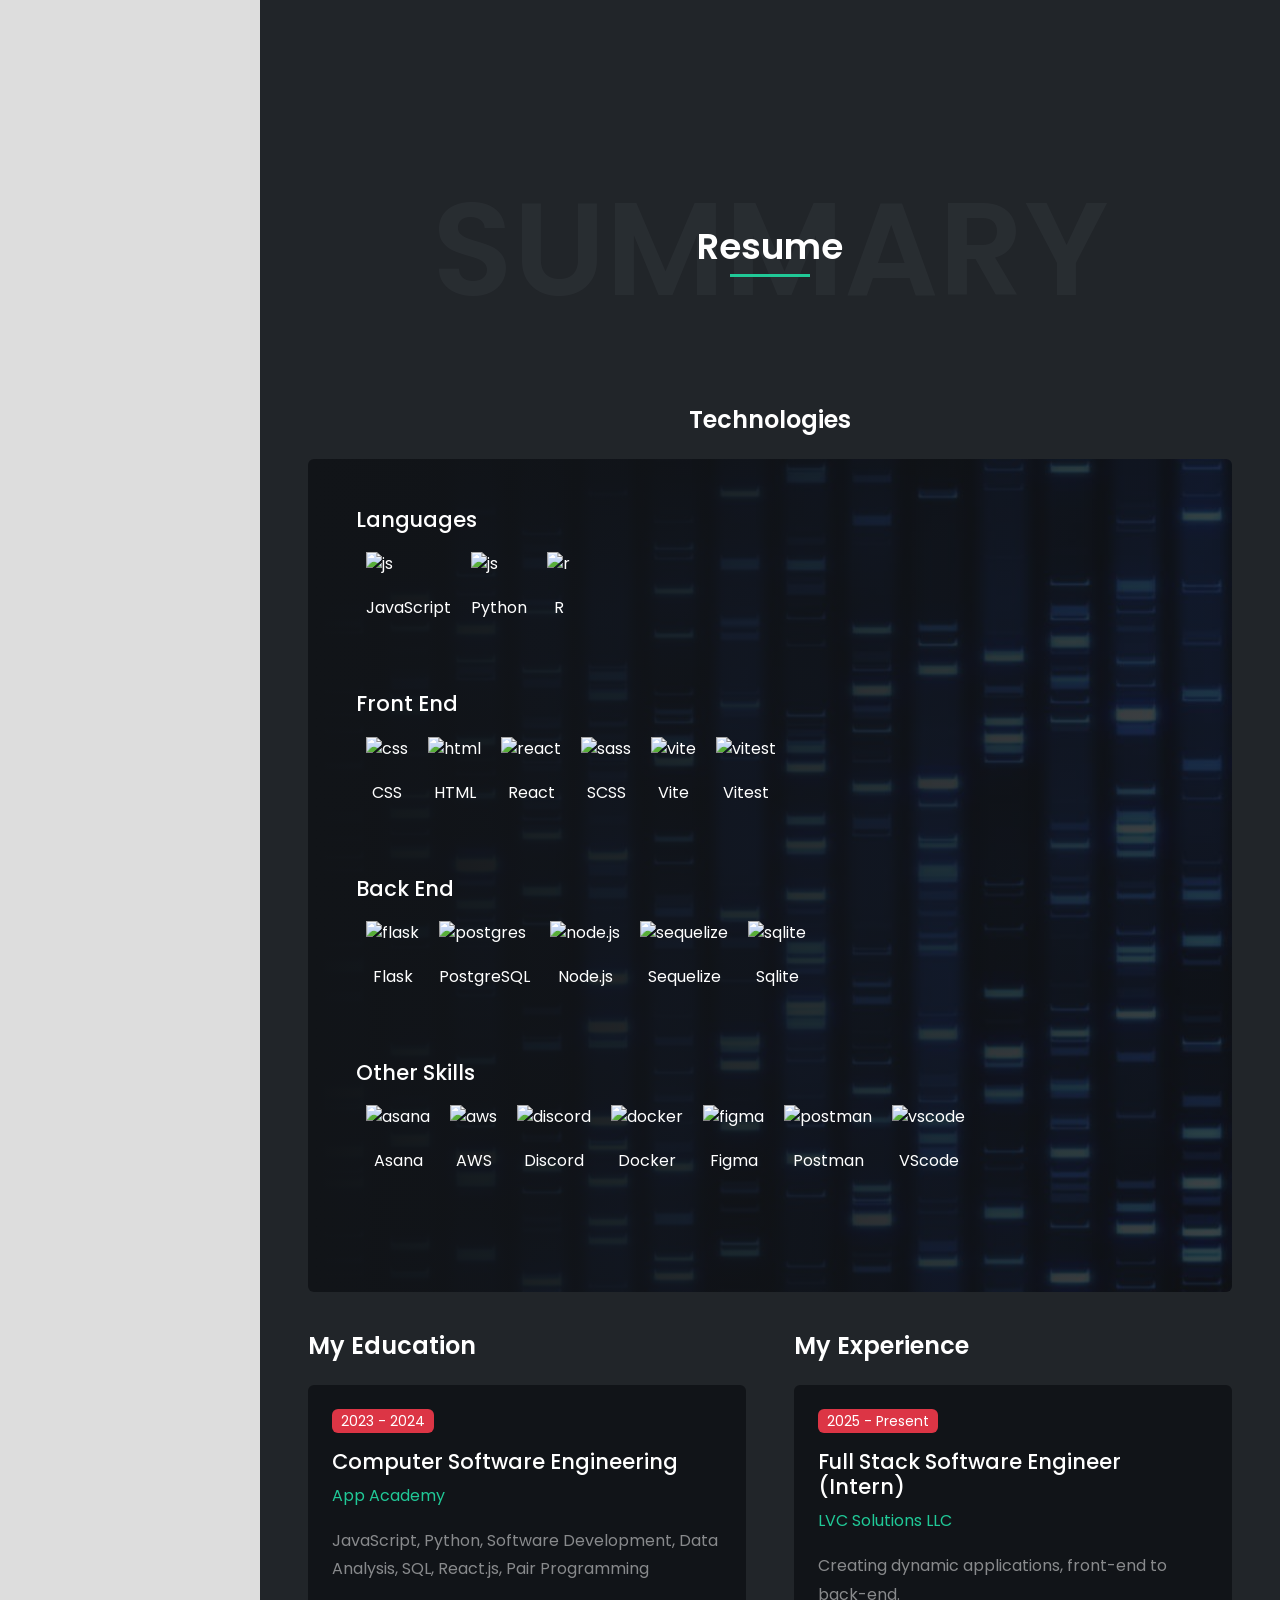
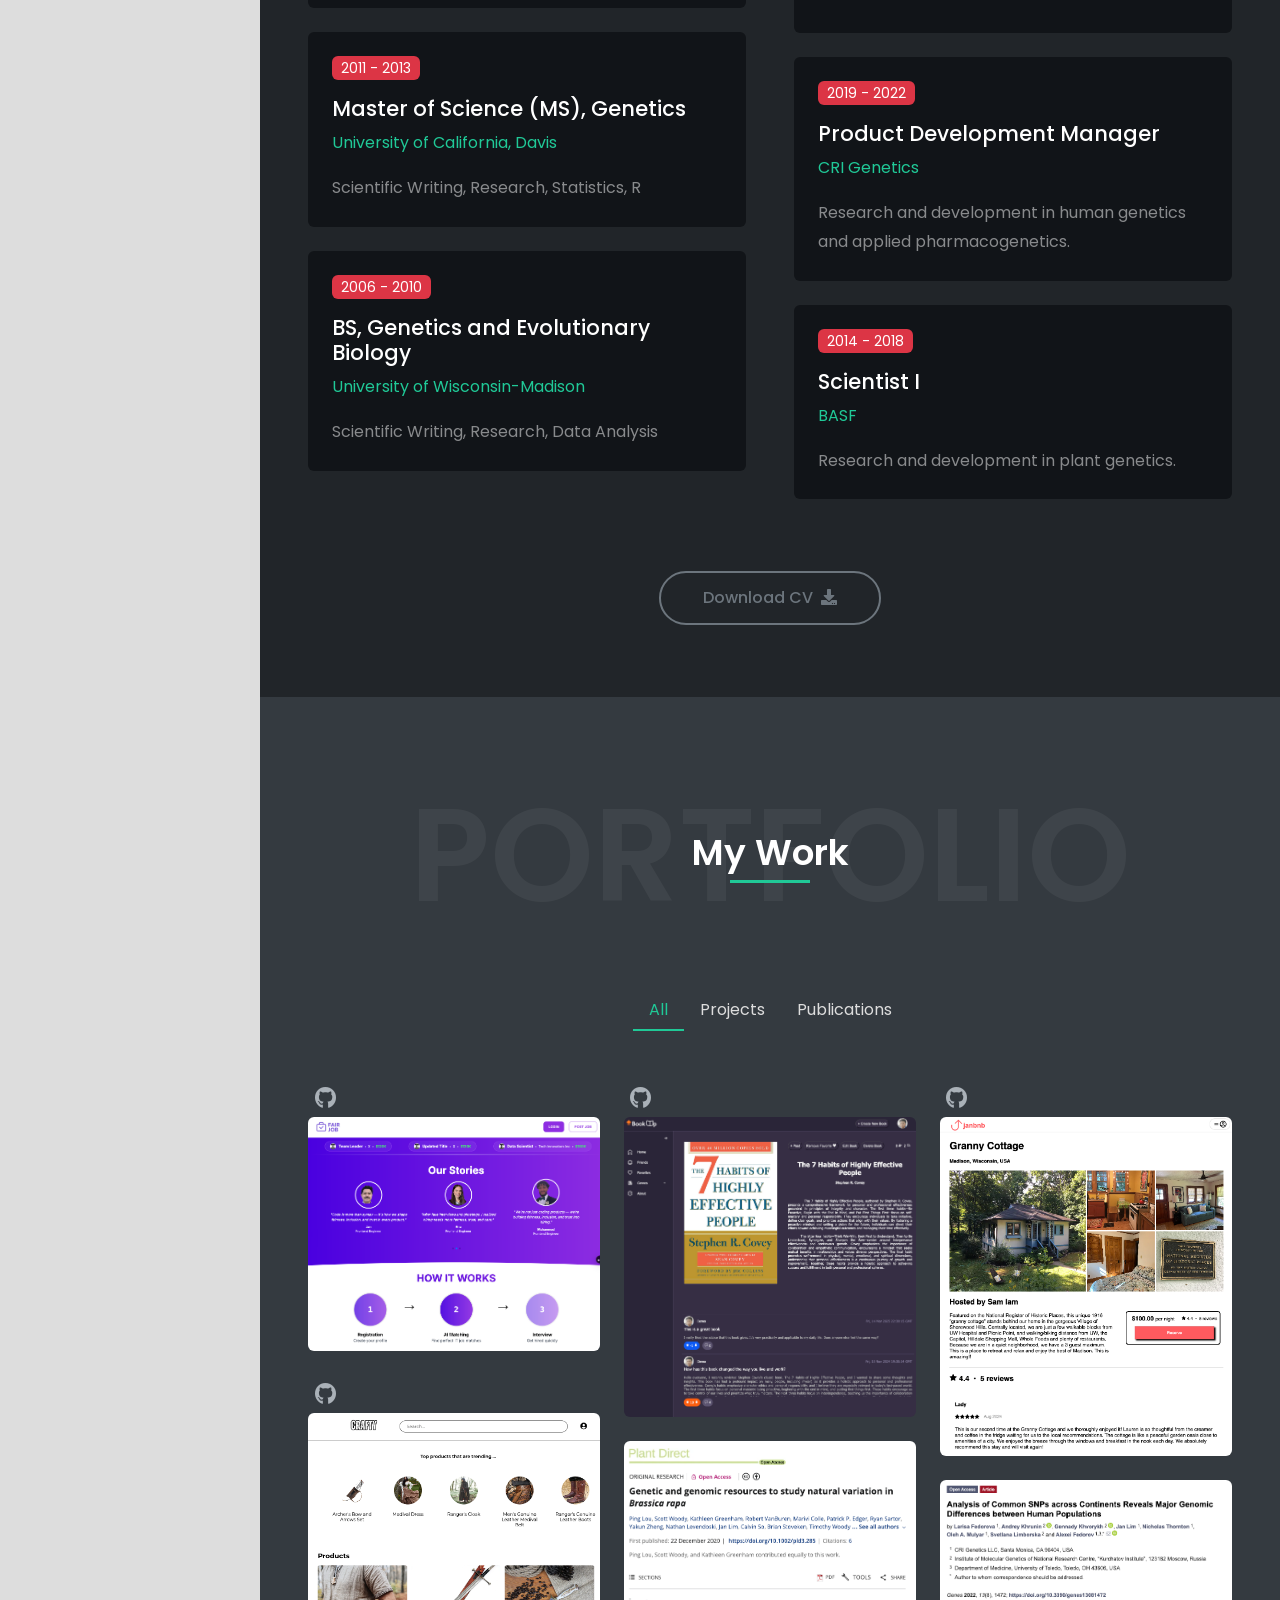
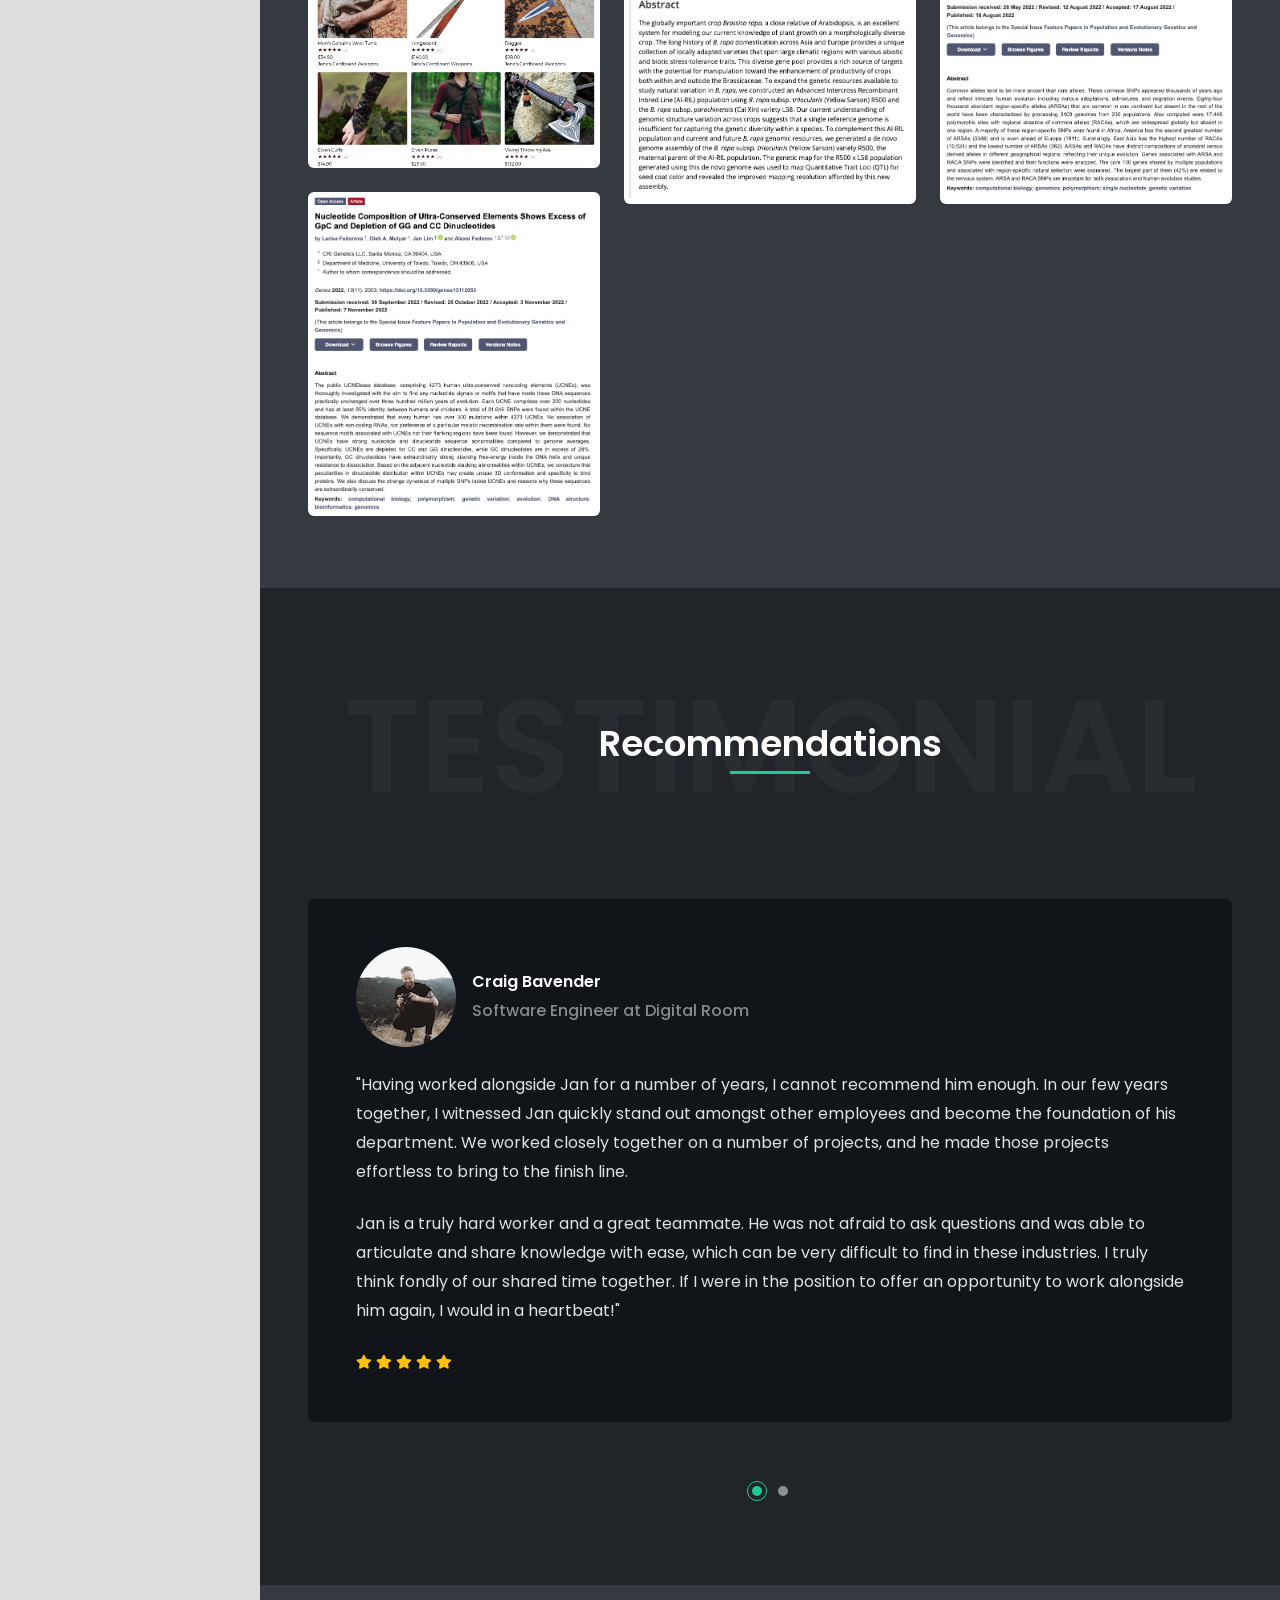
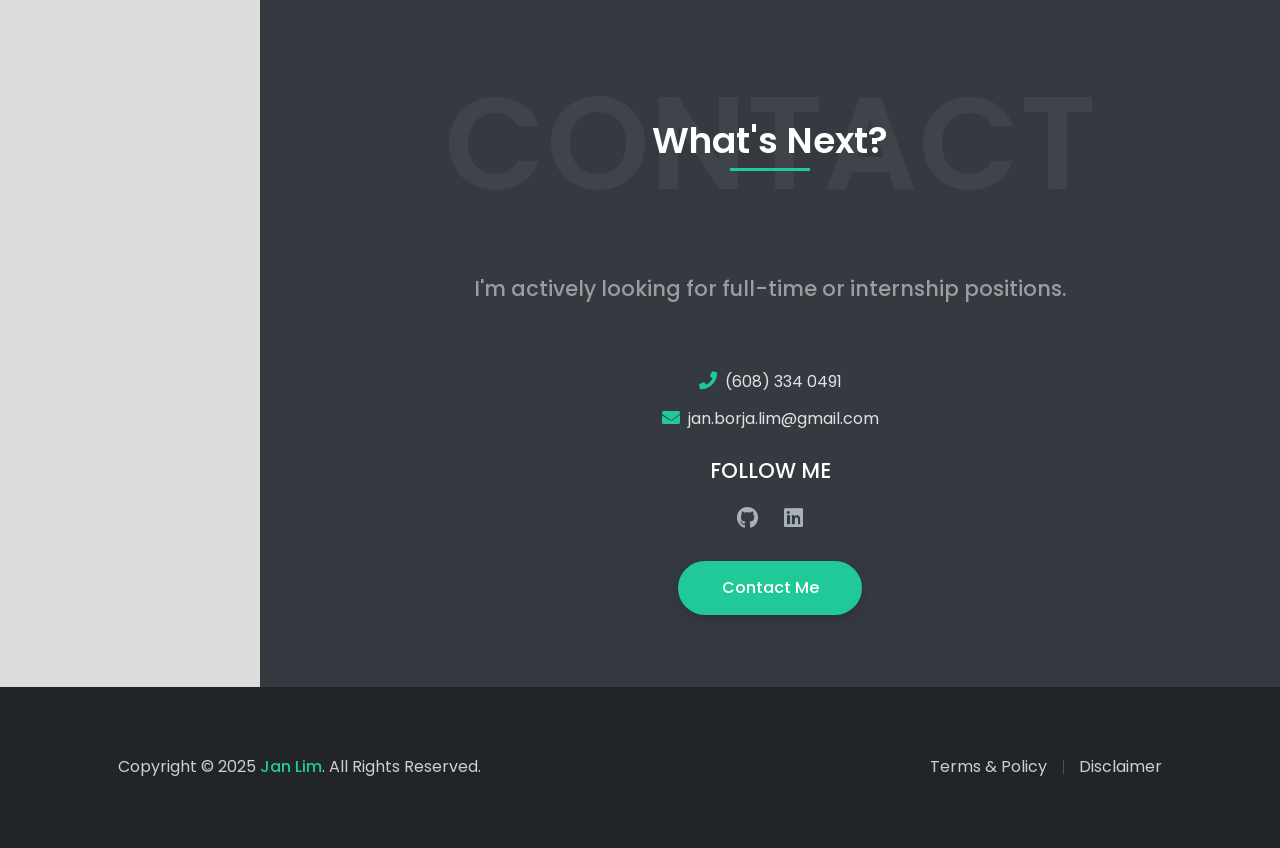
==== commit a994b344: "added fair job project" ====
--- a/index.html
+++ b/index.html
@@ -446,6 +446,21 @@
         <!-- Filter Menu end -->
         <div class="portfolio popup-ajax-gallery">
           <div class="row portfolio-filter g-4">
+
+            <div class="col-sm-6 col-lg-4 projects">
+              <div class="portfolio-box rounded">
+                <ul class="social-icons social-icons-muted social-icons-lg justify-content-center justify-content-md-start">
+                  <li class="social-icons-github"><a data-bs-toggle="tooltip" href="https://github.com/LVC-Solutions-LLC/LVC-job-portal" target="_blank" title="Fair Job GitHub"><i class="fab fa-github"></i></a></li>
+                </ul>
+                <div class="portfolio-img rounded"> <img class="img-fluid d-block" src="images/projects/project-7.jpg" alt="">
+                  <div class="portfolio-overlay"> <a class="stretched-link" href="https://lvc-job-portal-git-dev-lvc-solutions-llc.vercel.app/"></a>
+                    <div class="portfolio-overlay-details">
+                      <h5 class="text-white fw-400">Fair Job</h5>
+                      <span class="text-light">A job search platform that uses AI to help recruiters and job seekers find each other!</span> </div>
+                  </div>
+                </div>
+              </div>
+            </div>
 
             <div class="col-sm-6 col-lg-4 projects">
               <div class="portfolio-box rounded">
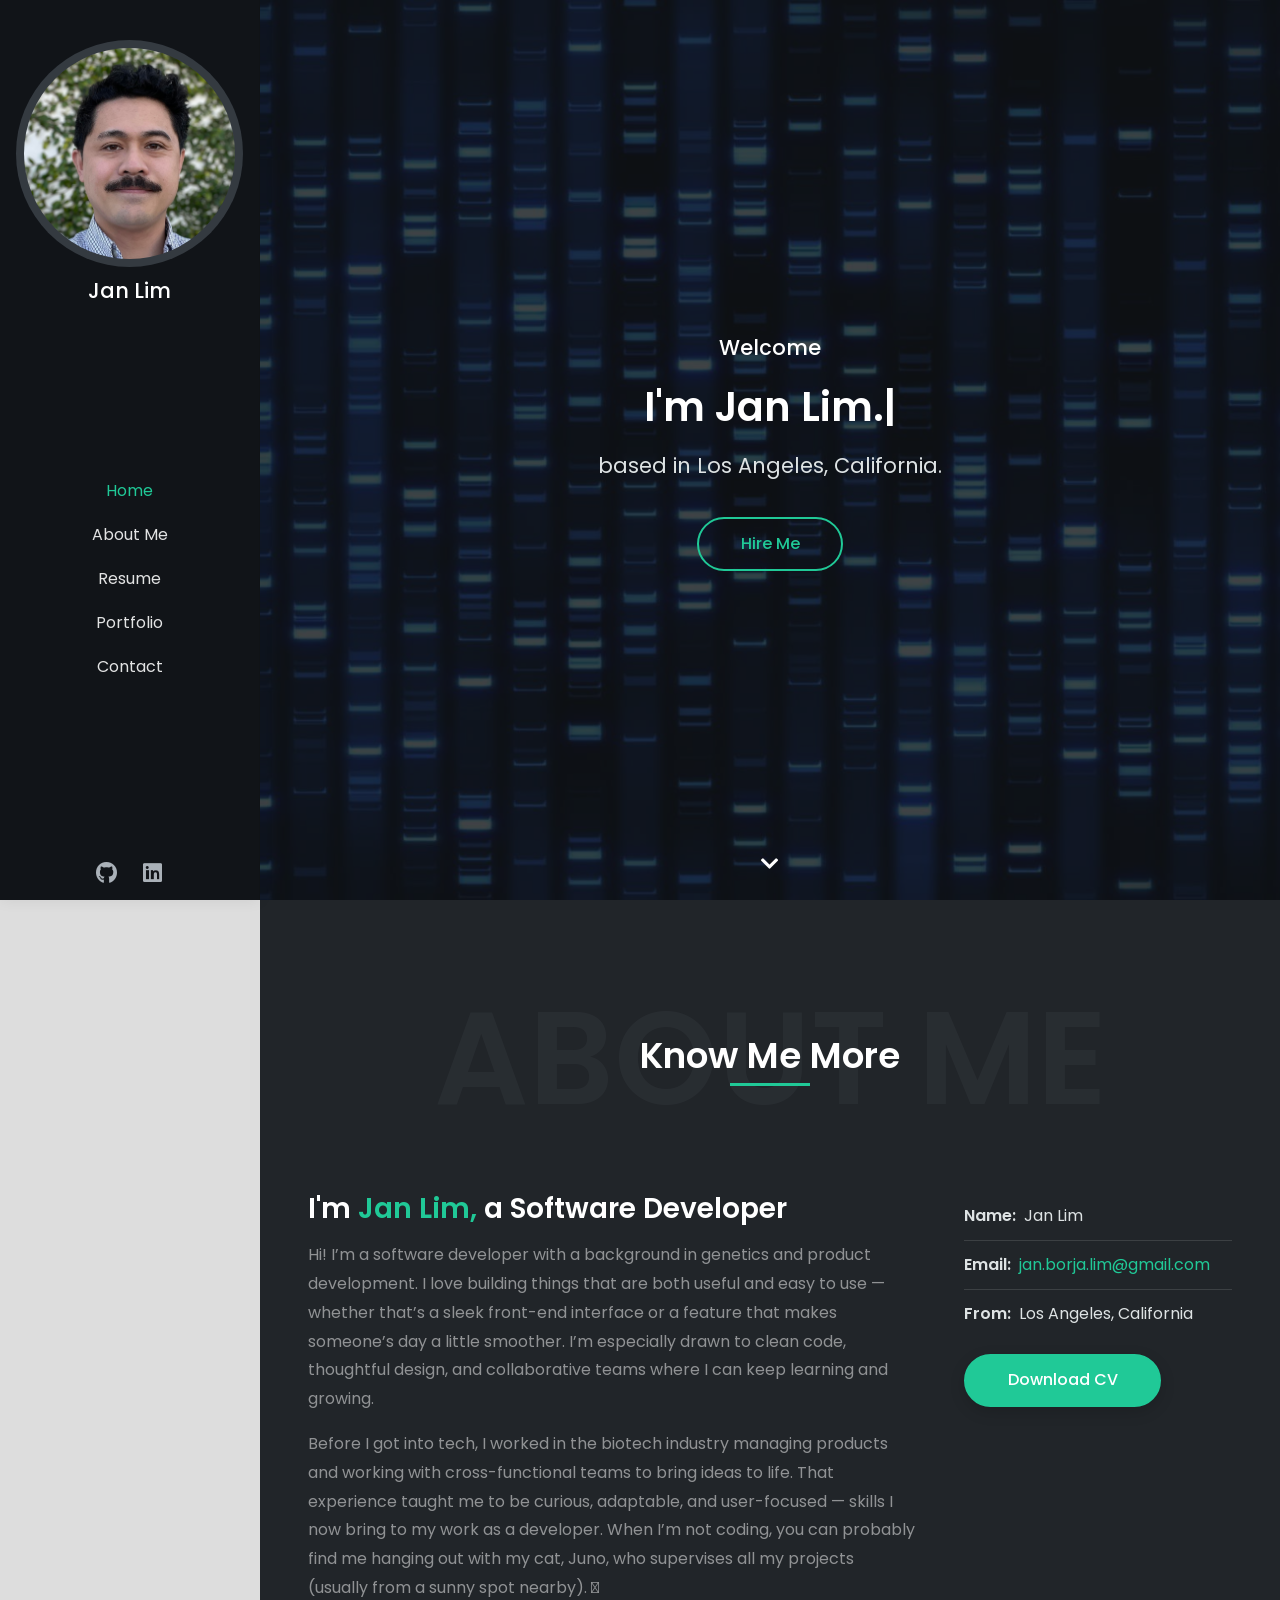
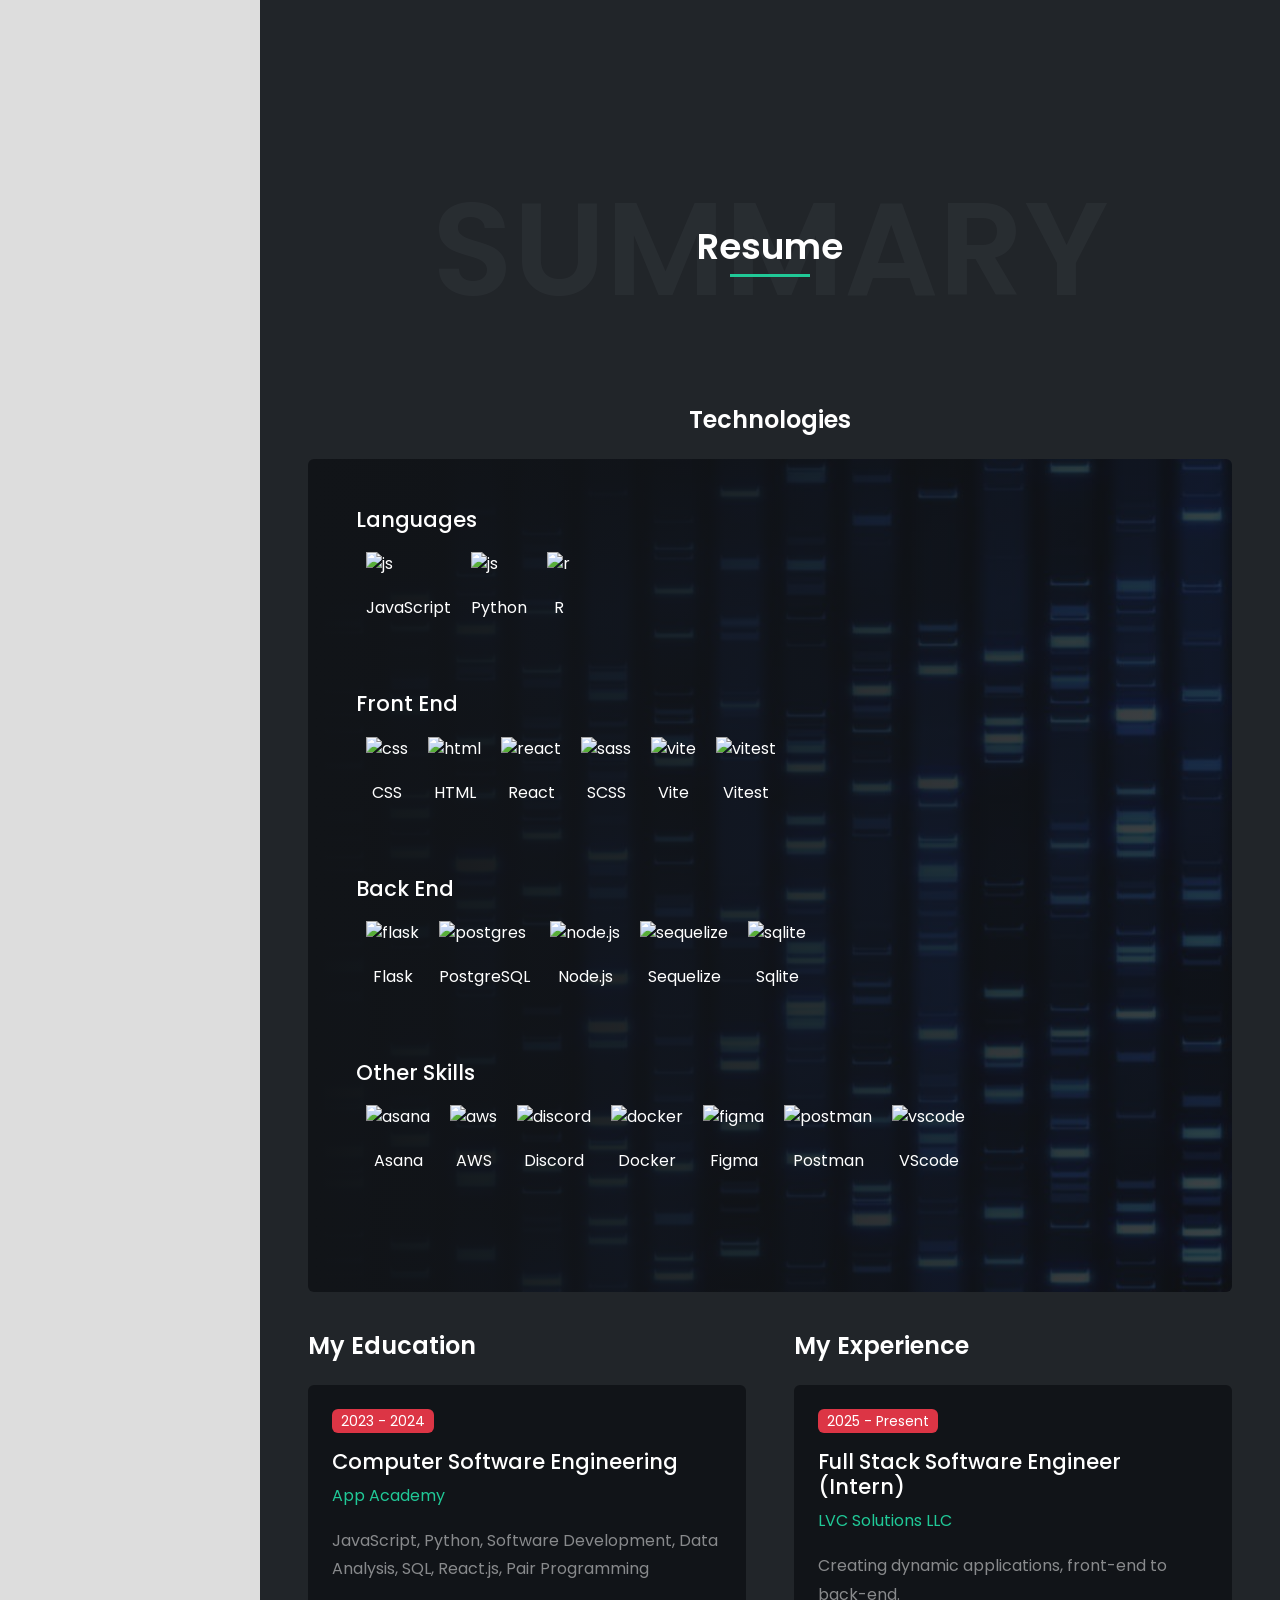
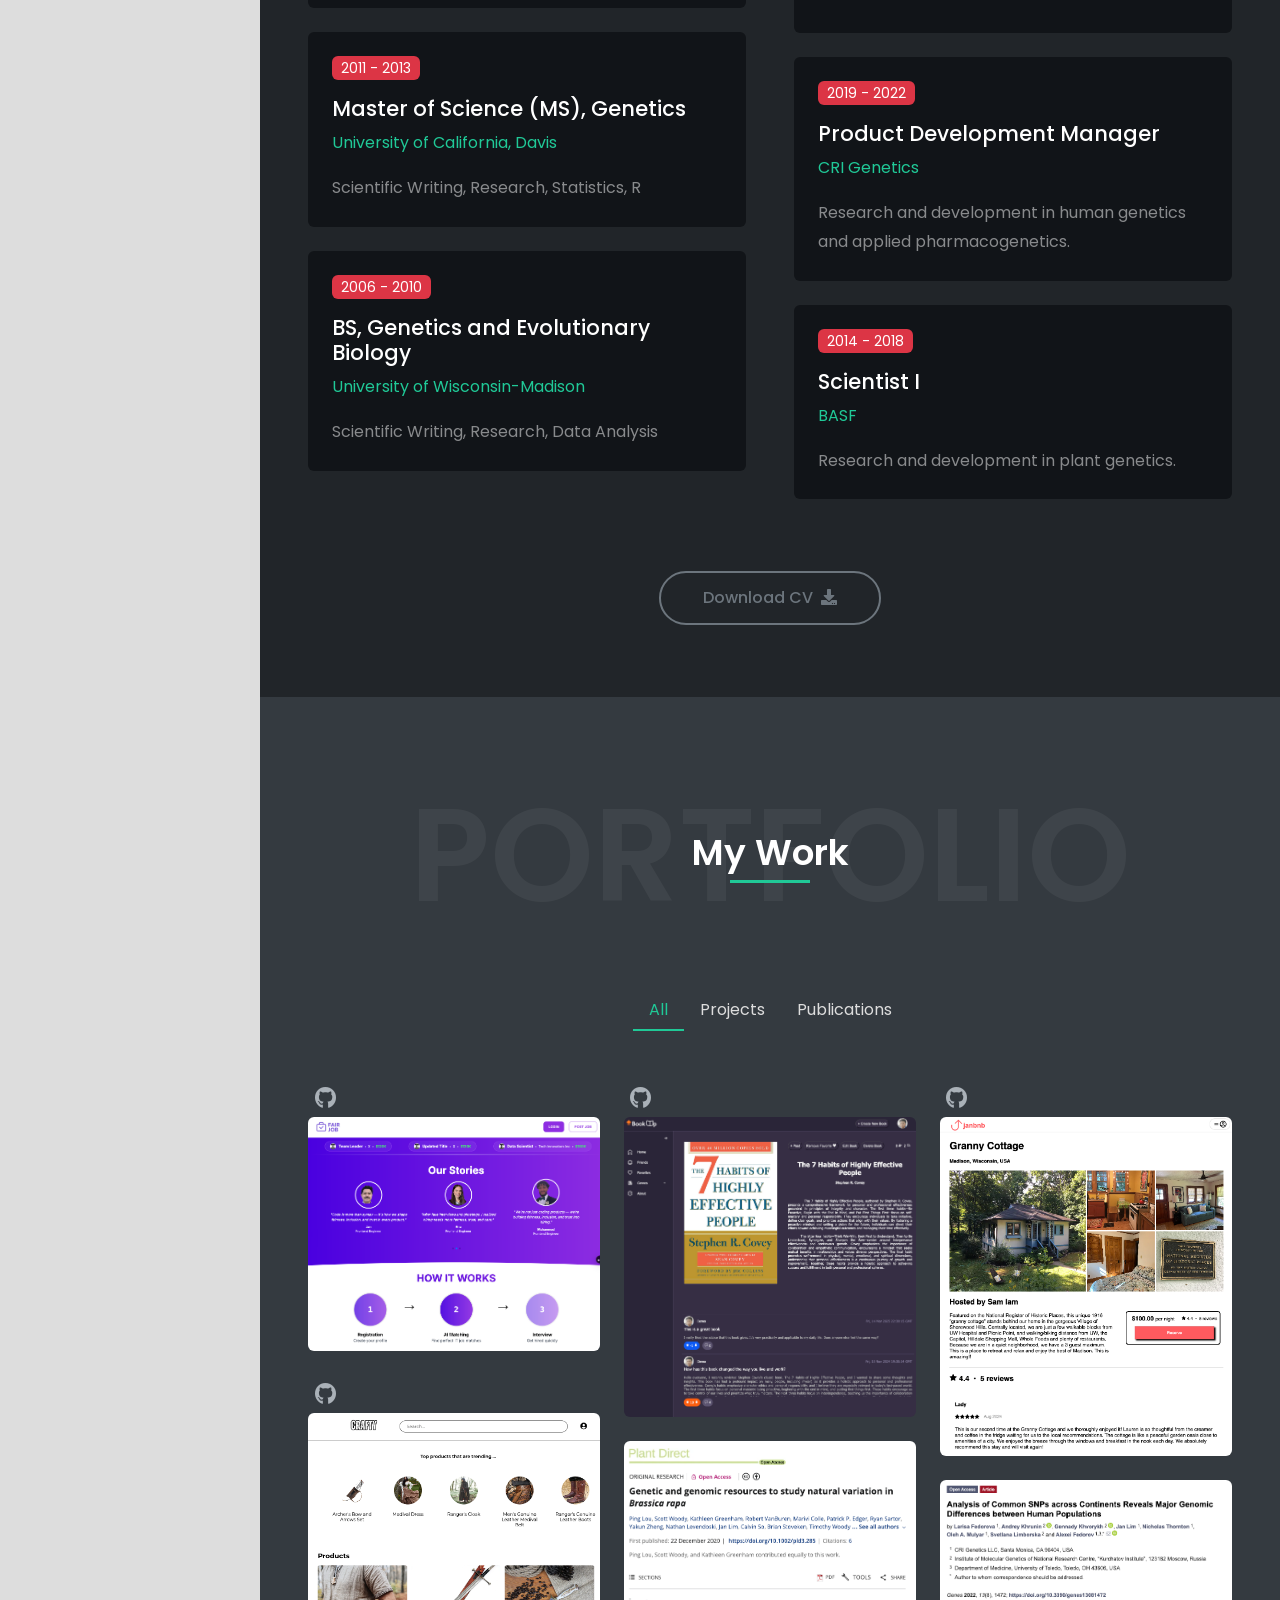
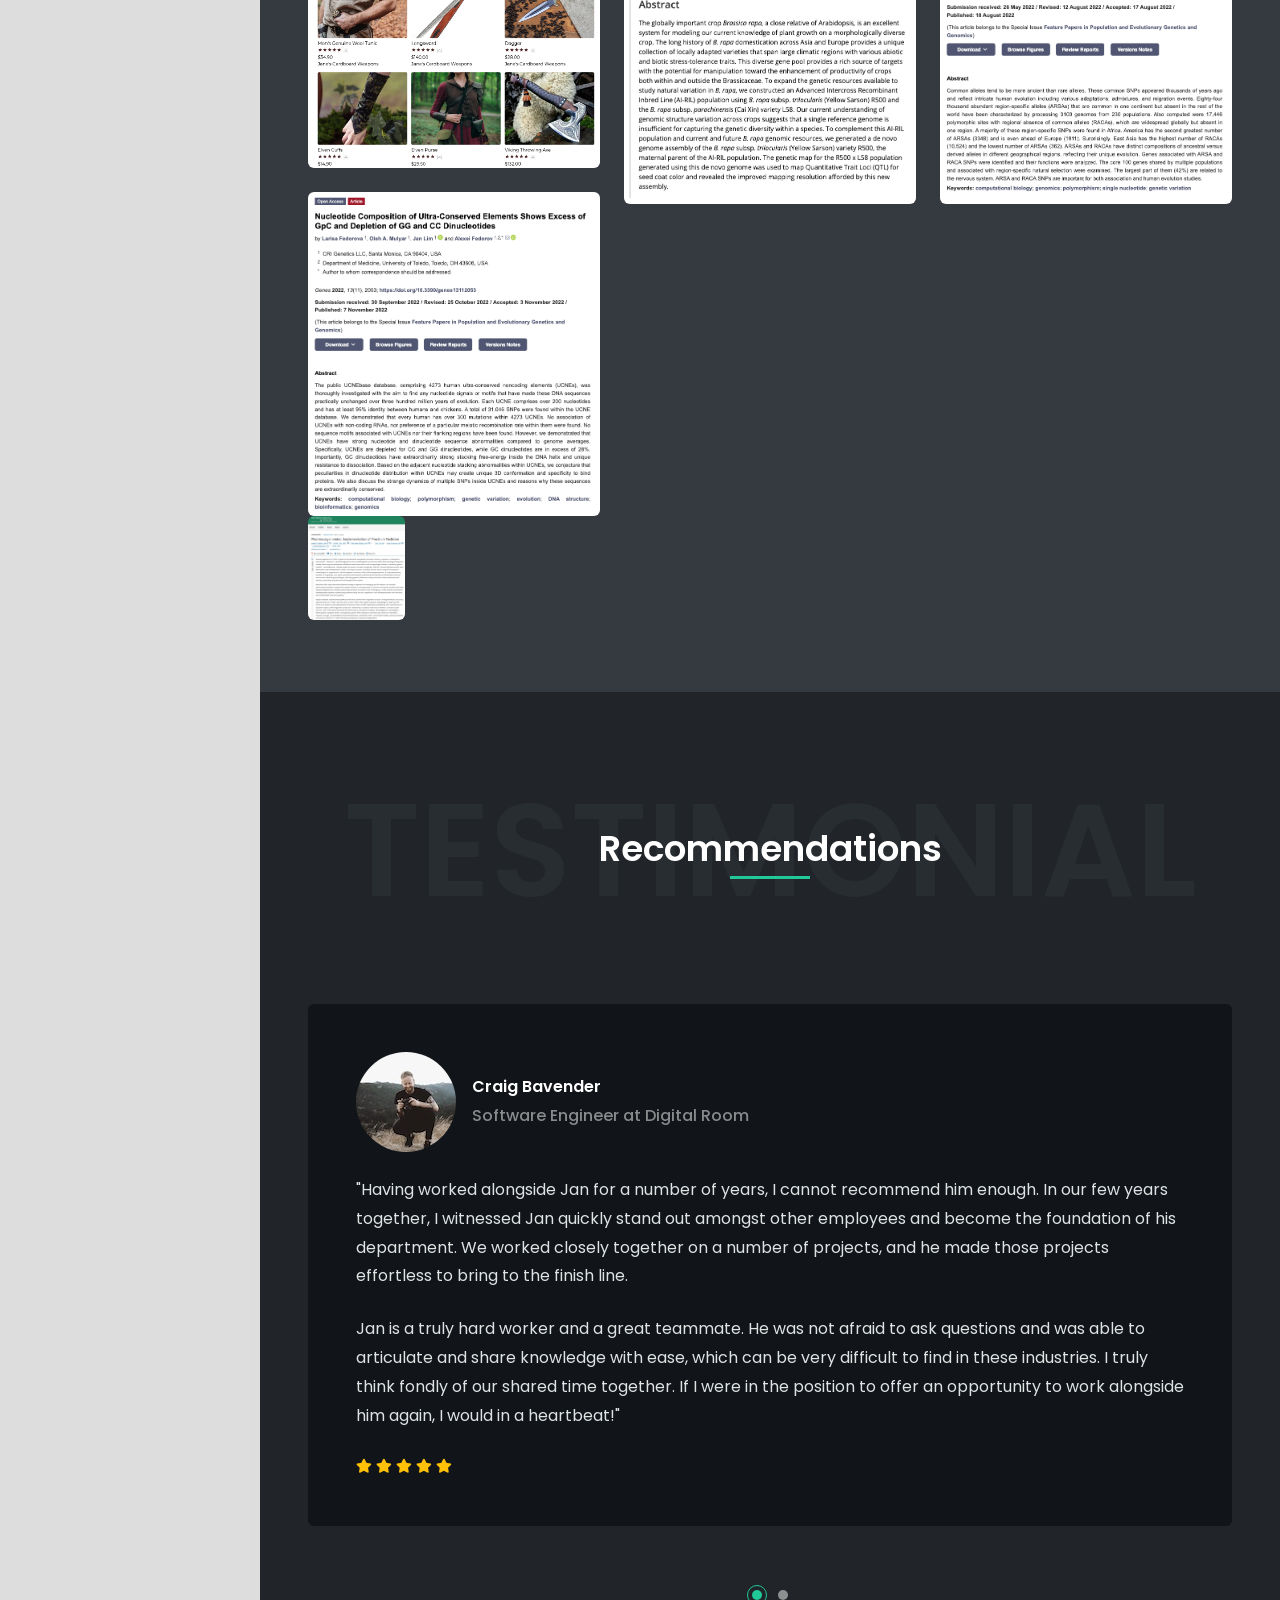
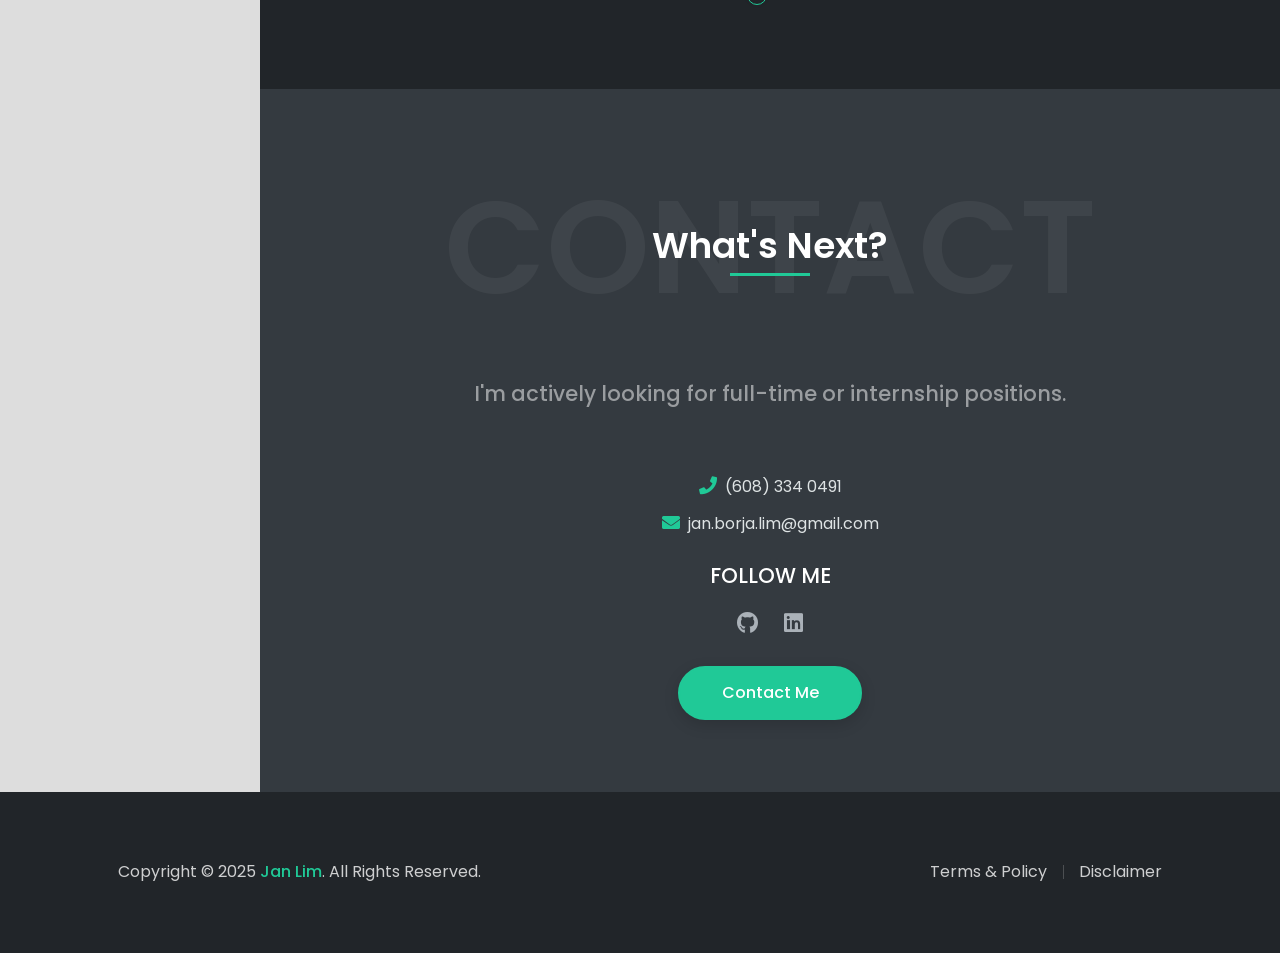
==== commit b7af63c2: "added pharmacogenetics paper" ====
--- a/index.html
+++ b/index.html
@@ -542,6 +542,17 @@
                 </div>
               </div>
             </div>
+
+            <div class="col-sm-6 col-lg-4 publications">
+              <div class="portfolio-box rounded">
+                <div class="portfolio-img rounded"> <img class="img-fluid d-block" src="images/projects/project-8.jpg" alt="">
+                  <div class="portfolio-overlay"> <a class="stretched-link" href="https://www.amjmed.com/article/S0002-9343(25)00166-4/fulltext"></a>
+                    <div class="portfolio-overlay-details">
+                      <h5 class="text-white fw-400">Pharmacogenomics: Implementation of Precision Medicine</h5>
+                      <span class="text-light">Publication</span> </div>
+                  </div>
+                </div>
+              </div>
 
 
             <!-- <div class="col-sm-6 col-lg-4 projects">
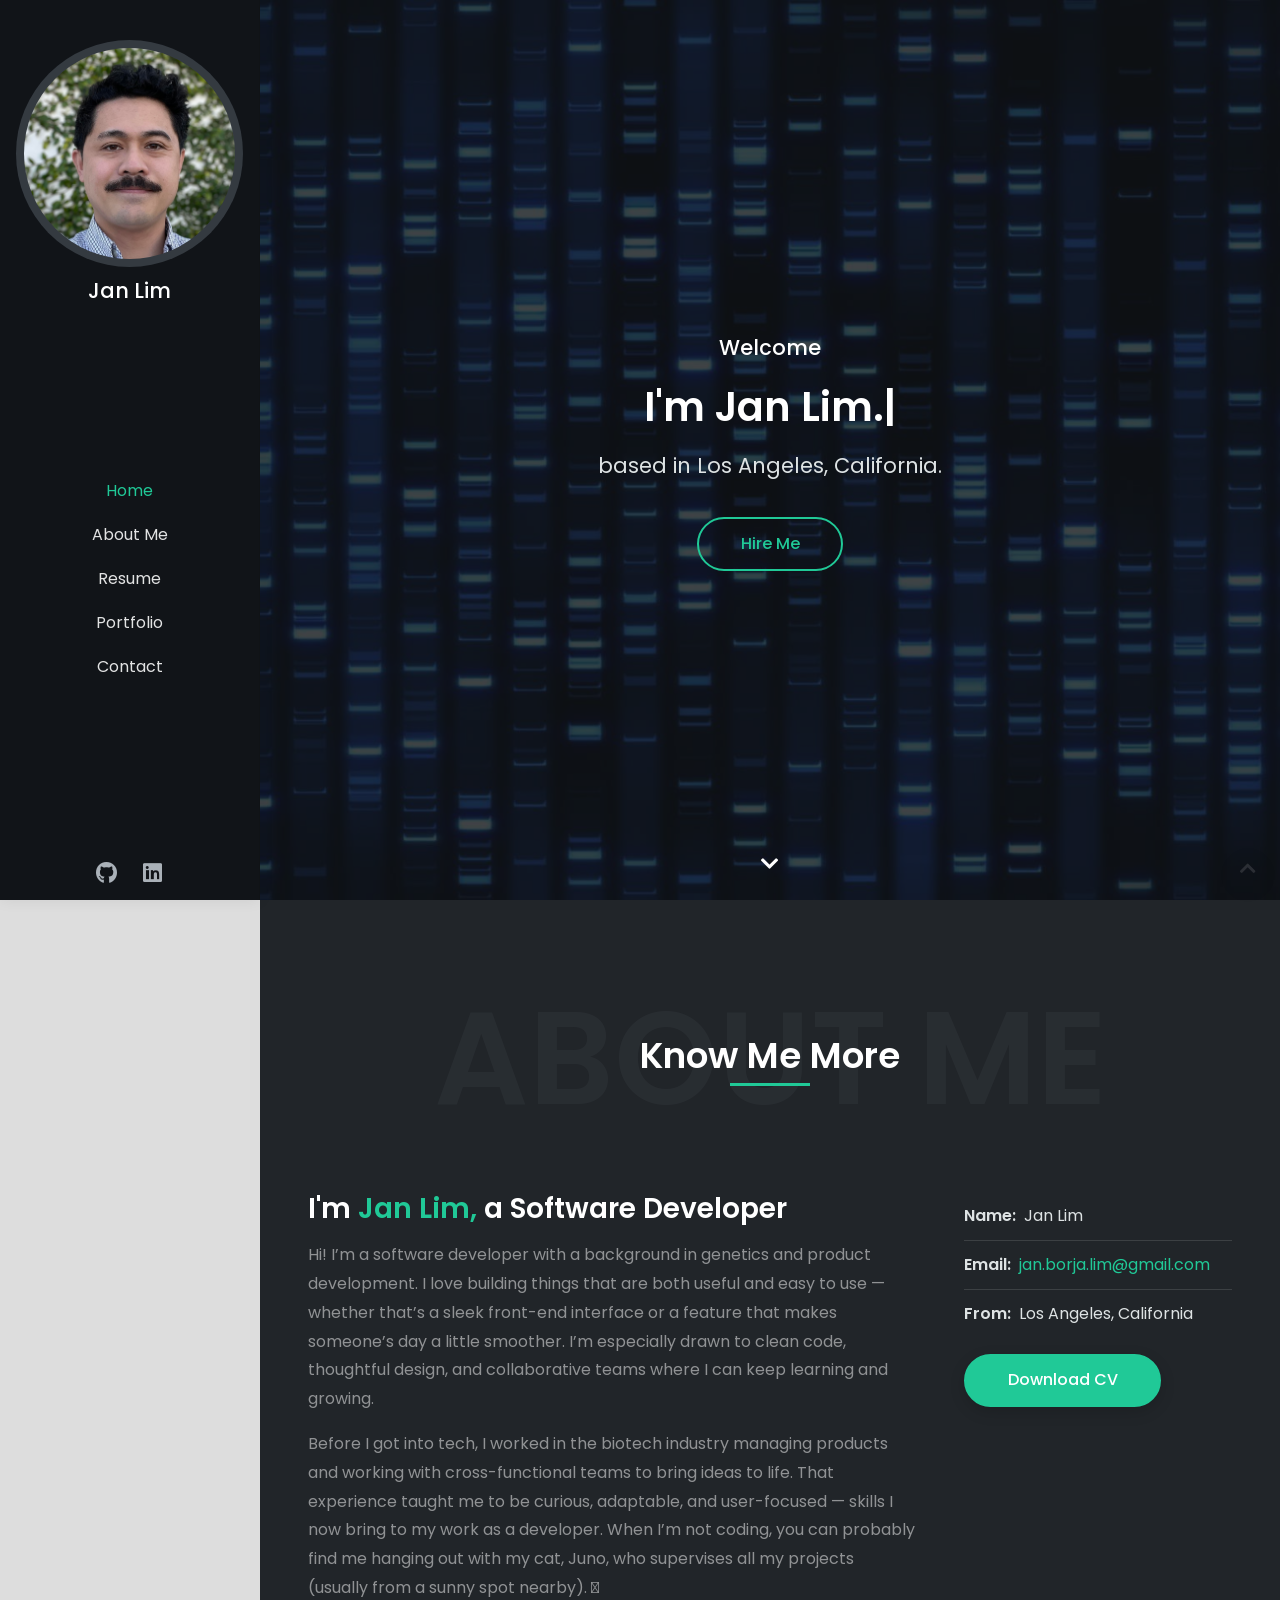
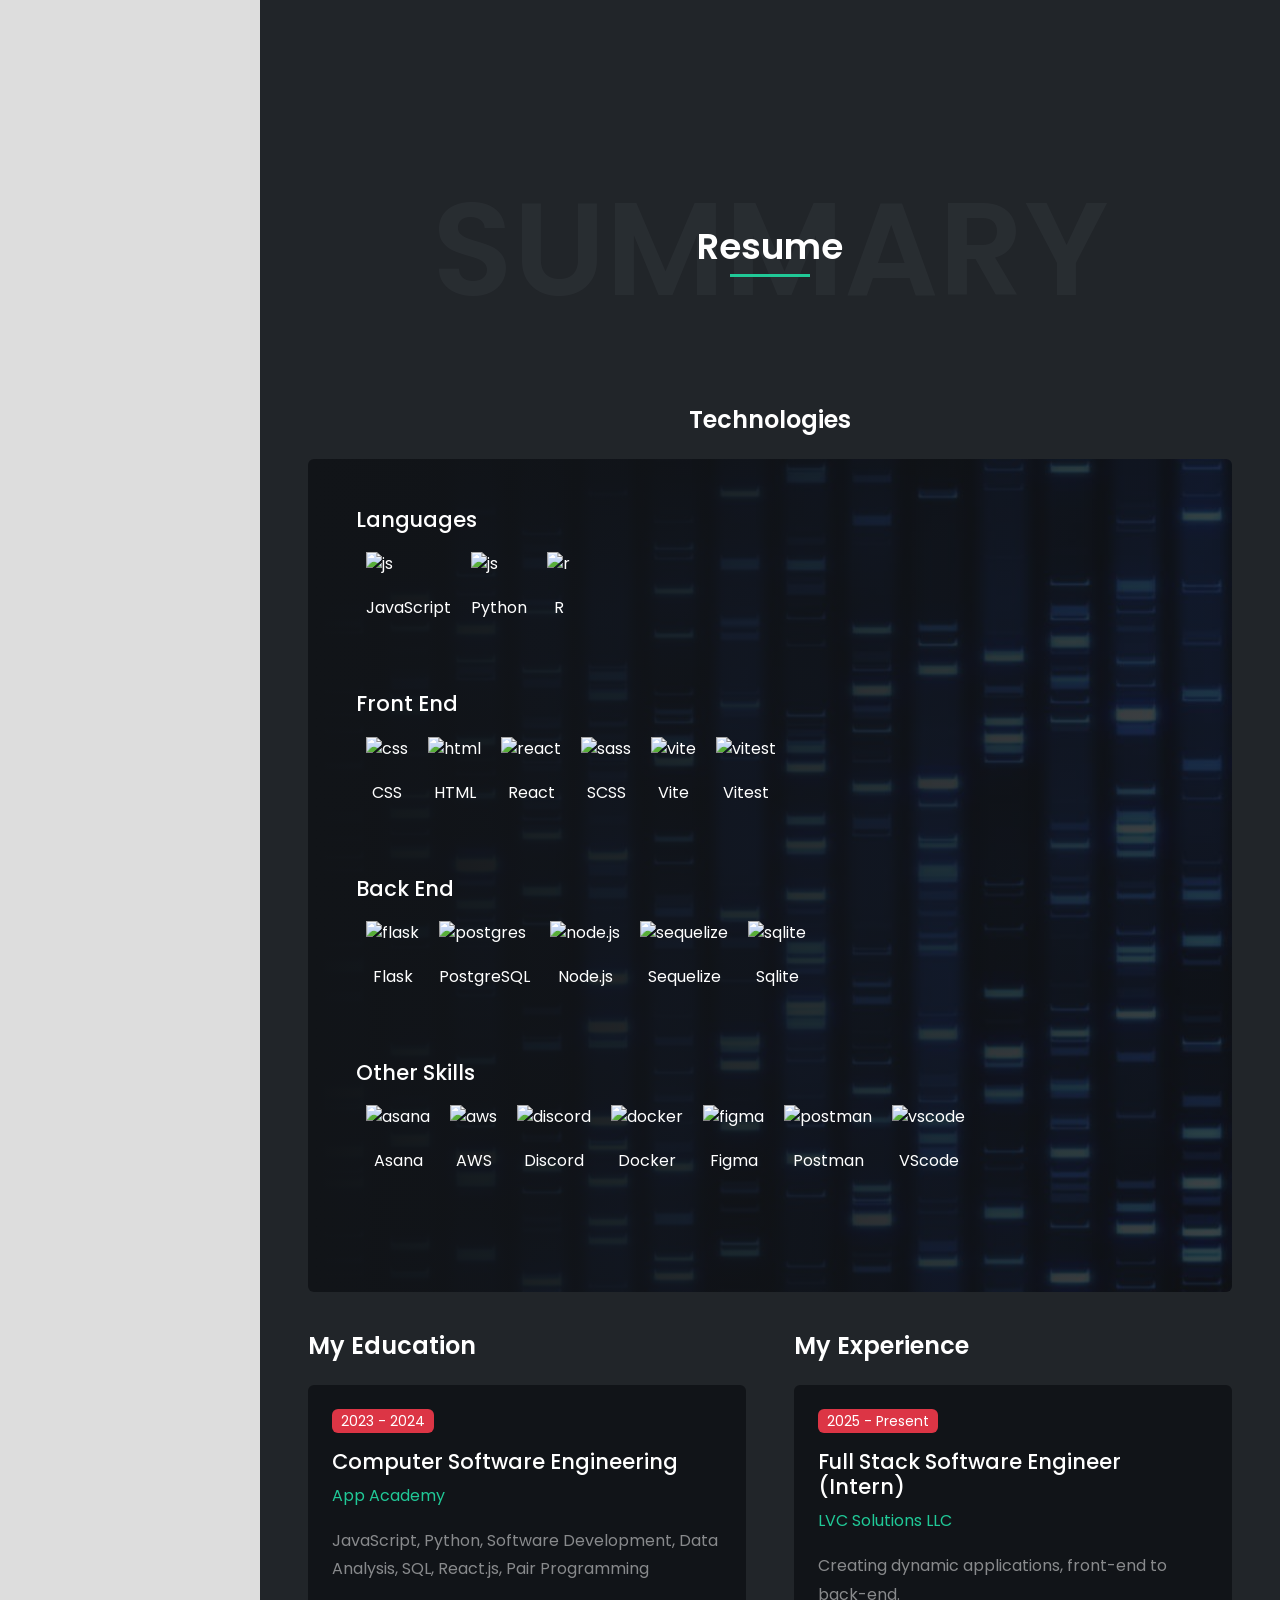
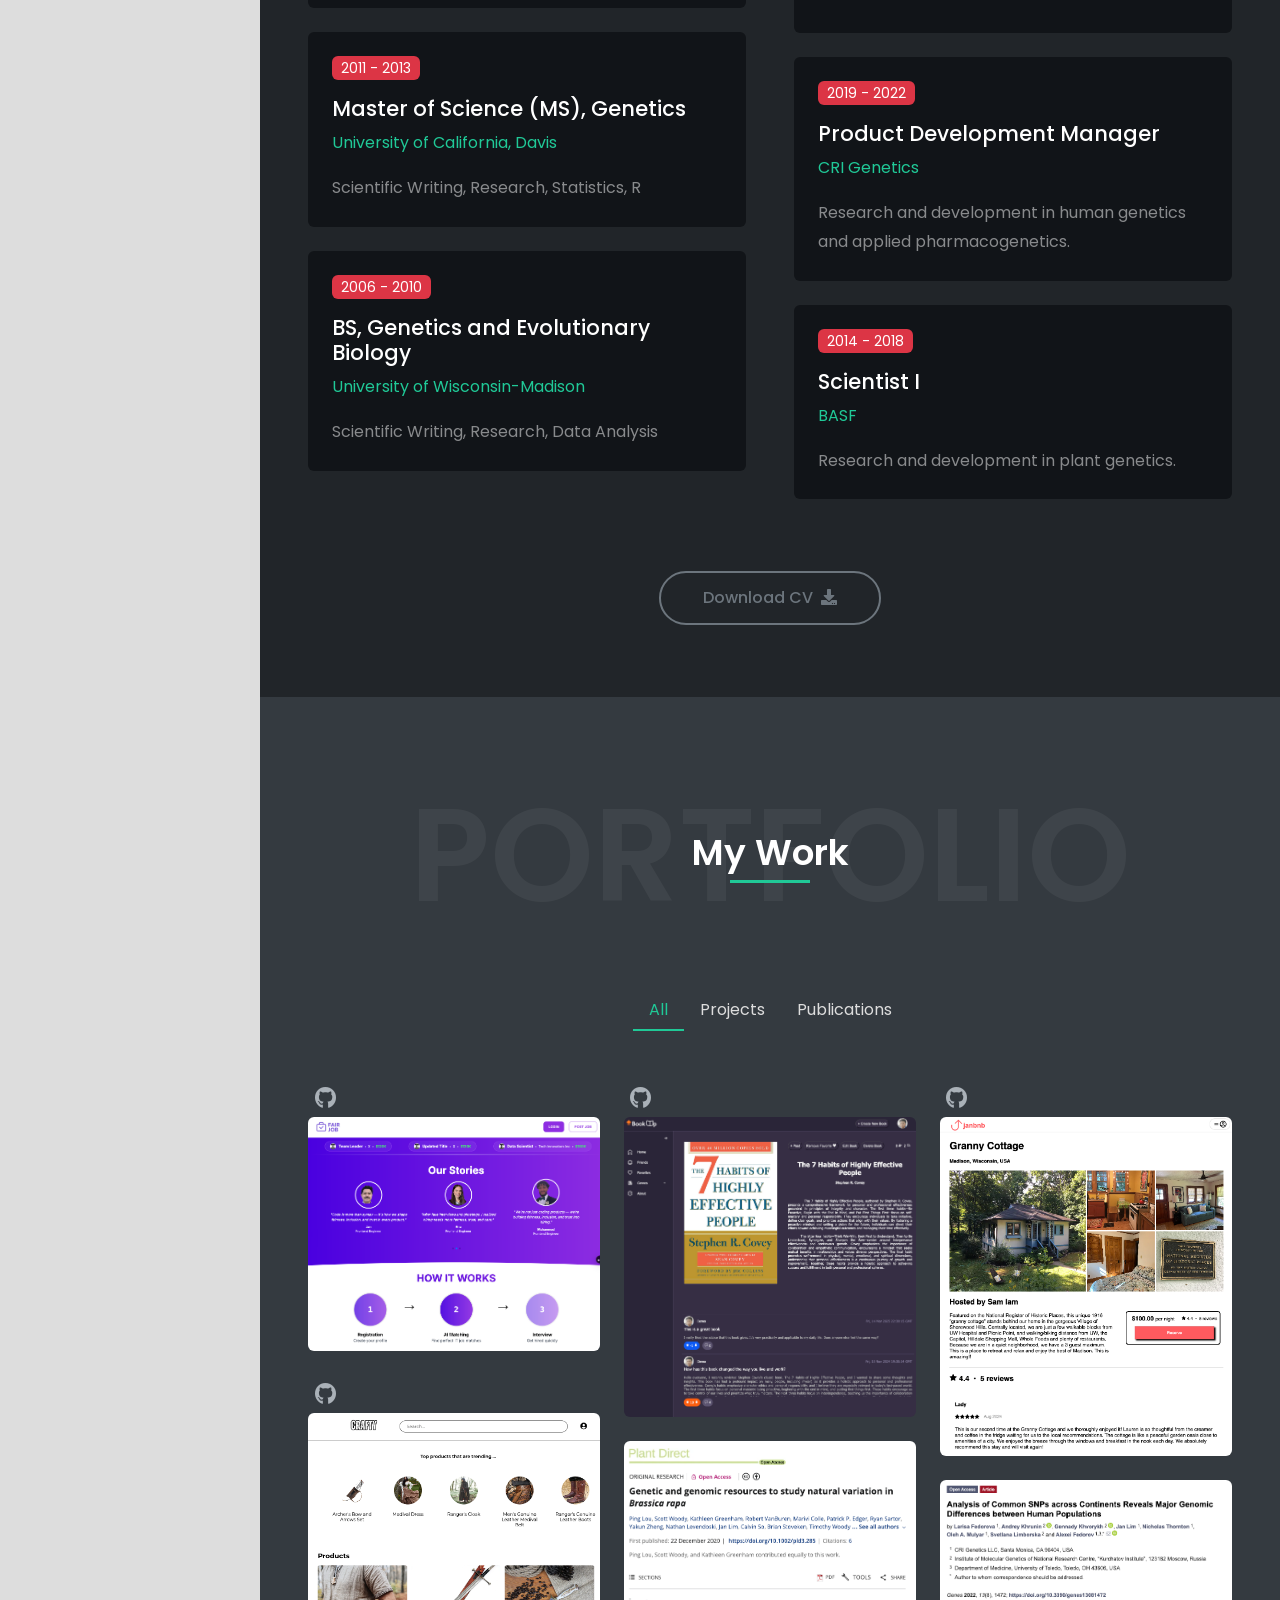
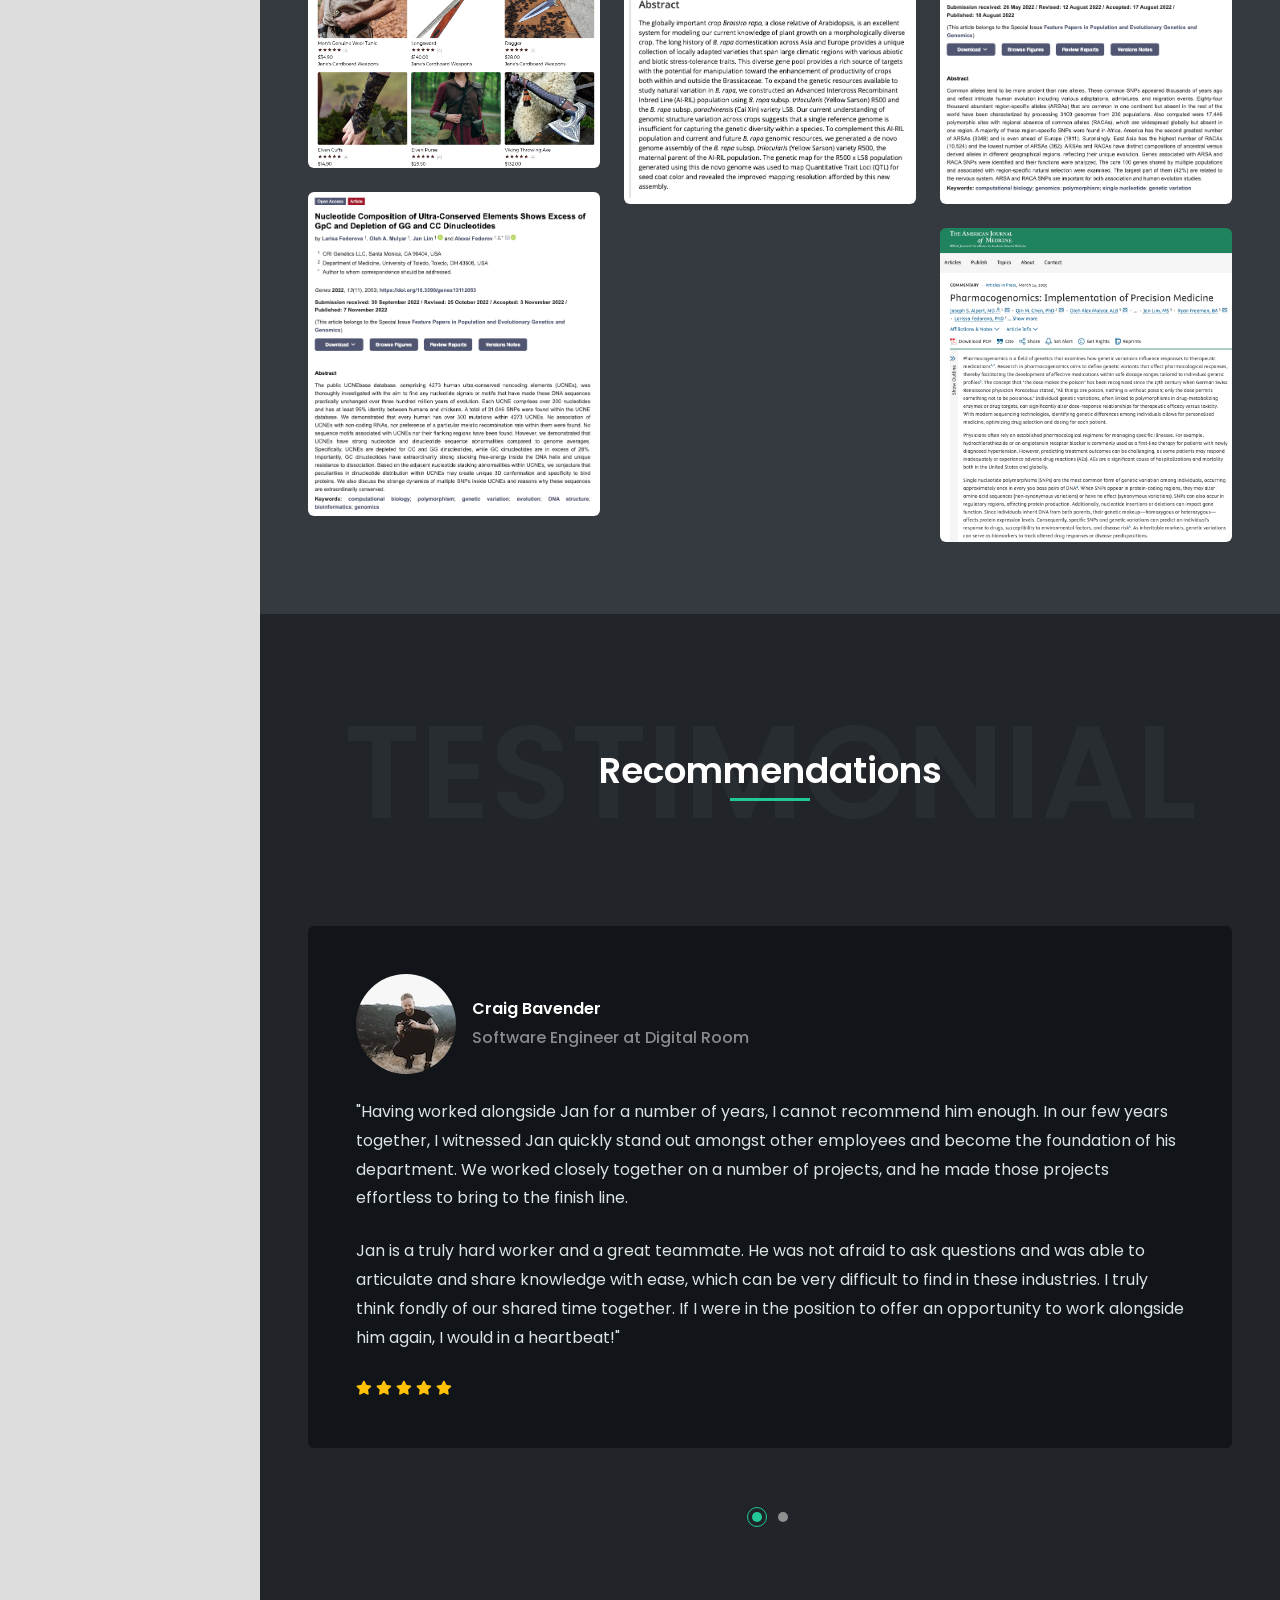
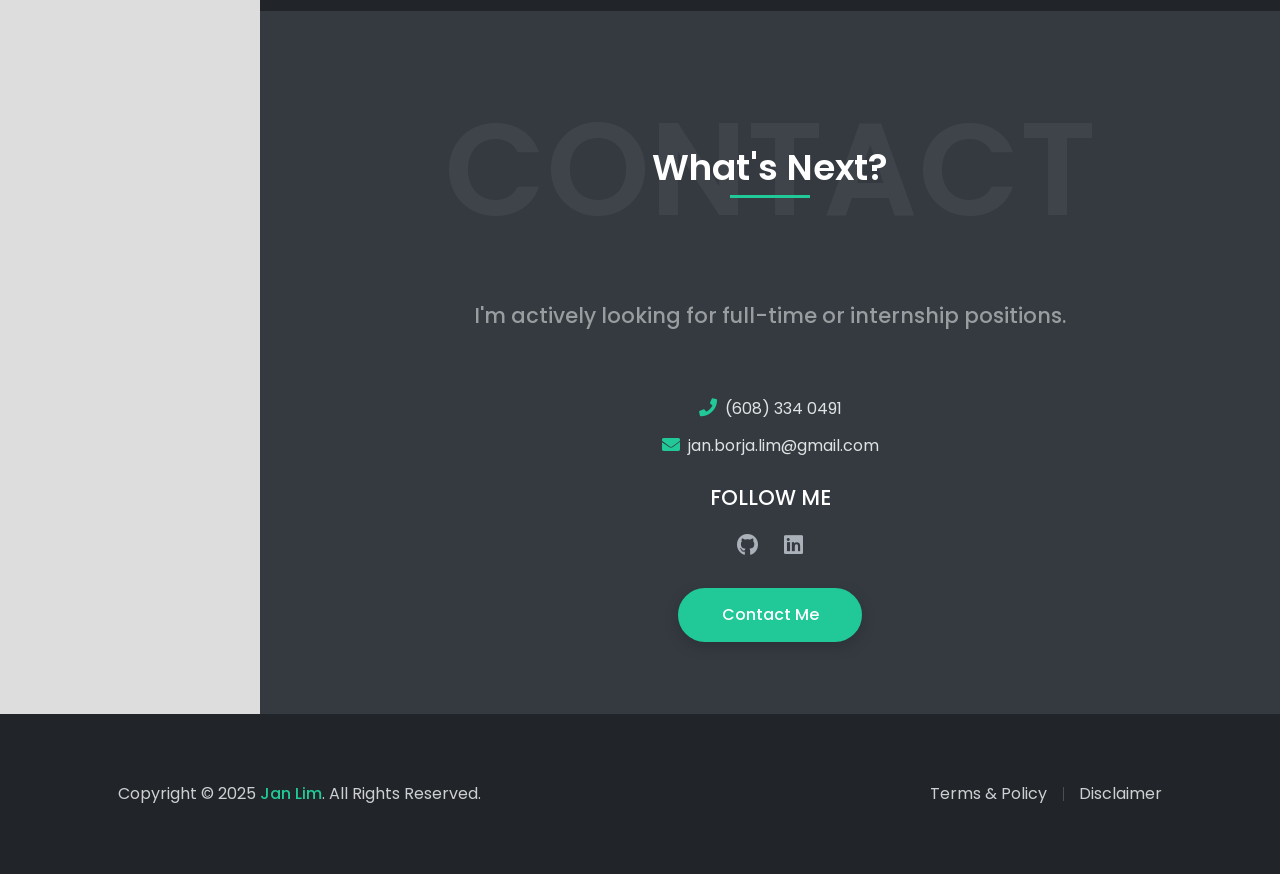
==== commit 9da9cc98: "added pharmacogenetics publication"" ====
--- a/index.html
+++ b/index.html
@@ -542,6 +542,7 @@
                 </div>
               </div>
             </div>
+          </div>
 
             <div class="col-sm-6 col-lg-4 publications">
               <div class="portfolio-box rounded">
@@ -553,24 +554,6 @@
                   </div>
                 </div>
               </div>
-
-
-            <!-- <div class="col-sm-6 col-lg-4 projects">
-              <div class="portfolio-box rounded">
-                <ul class="social-icons social-icons-muted social-icons-lg justify-content-center justify-content-md-start">
-                  <li class="social-icons-github"><a data-bs-toggle="tooltip" href="https://github.com/janblim/GeneMate" target="_blank" title="JanBnB GitHub"><i class="fab fa-github"></i></a></li>
-                </ul>
-                <div class="portfolio-img rounded"> <img class="img-fluid d-block" src="images/projects/project-7.jpg" alt="">
-                  <div class="portfolio-overlay"> <a class='stretched-link' href="#"></a>
-                    <div class="portfolio-overlay-details">
-                      <h5 class="text-white fw-400">GeneMate</h5>
-                      <span class="text-light">Coming Soon! Discover compatibility written in your DNA</span>
-                    </div>
-                  </div>
-                </div>
-              </div>
-            </div> -->
-
           </div>
         </div>
         </div>
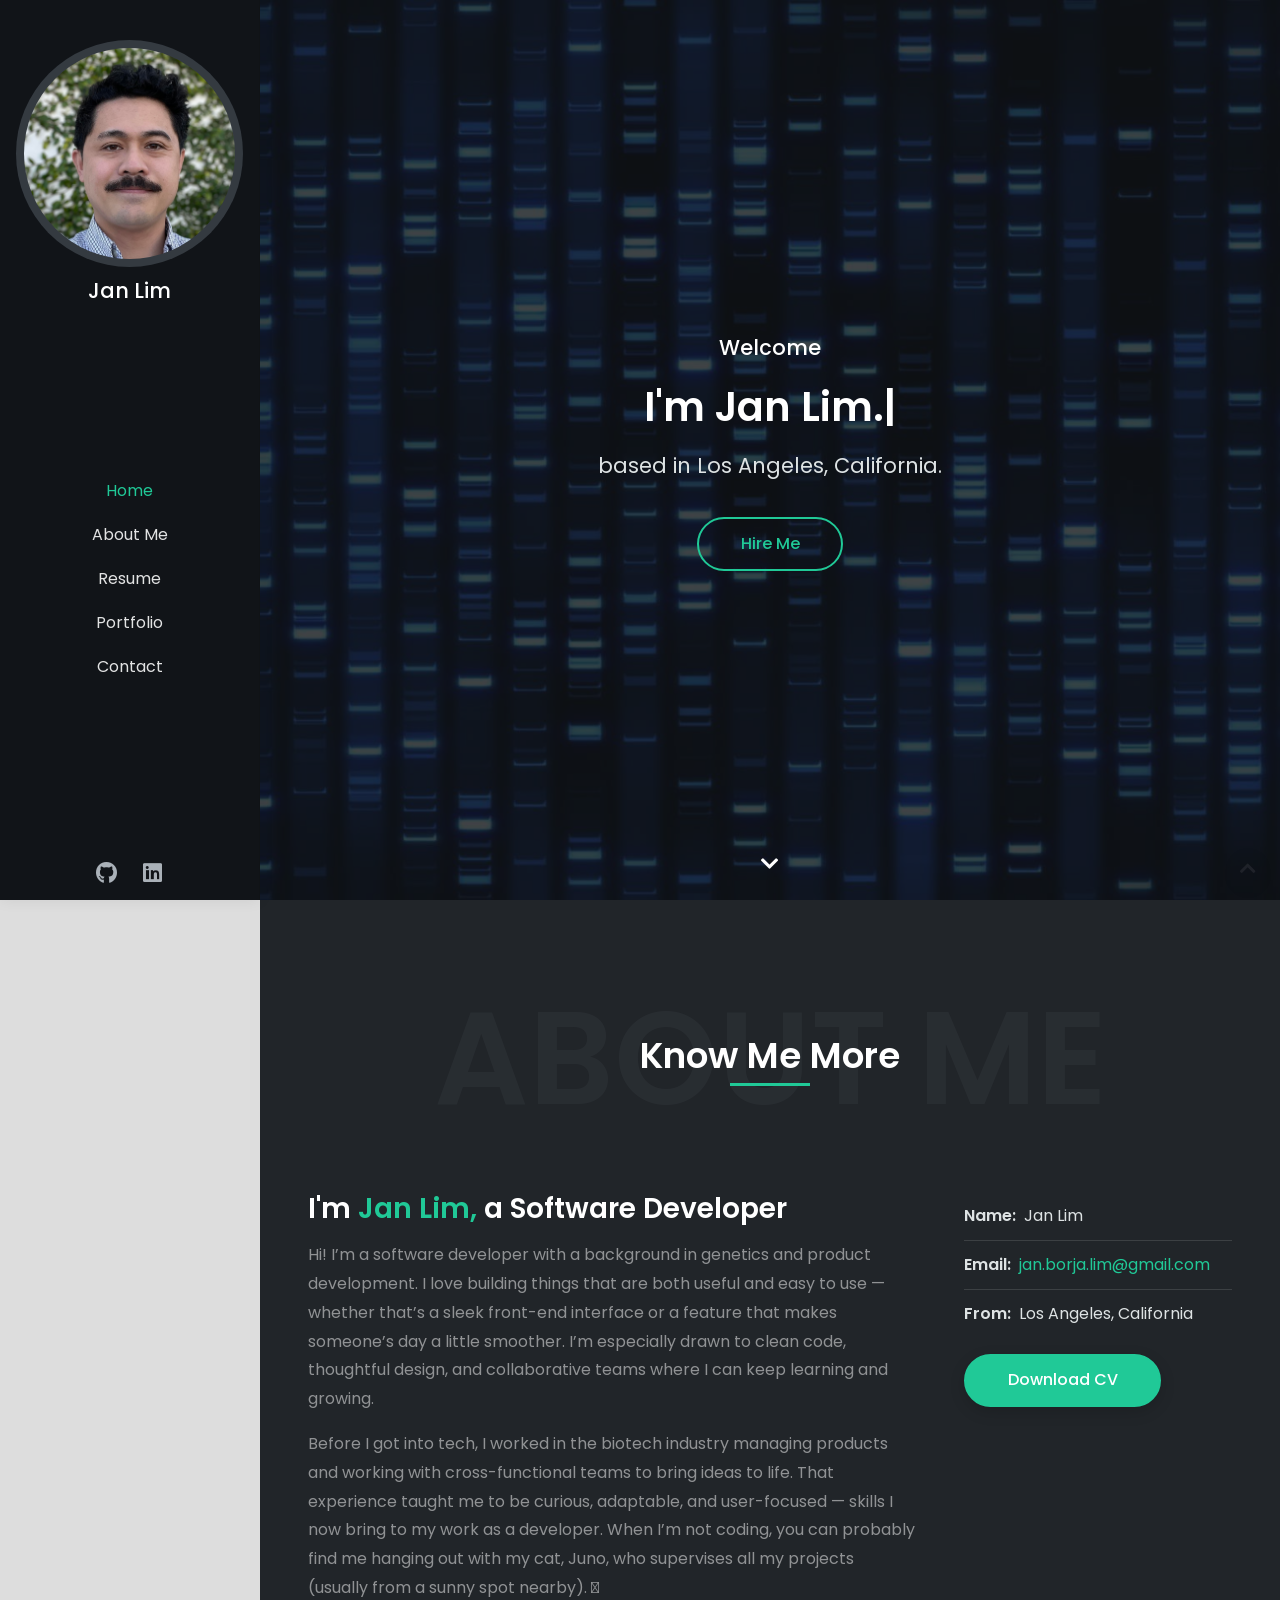
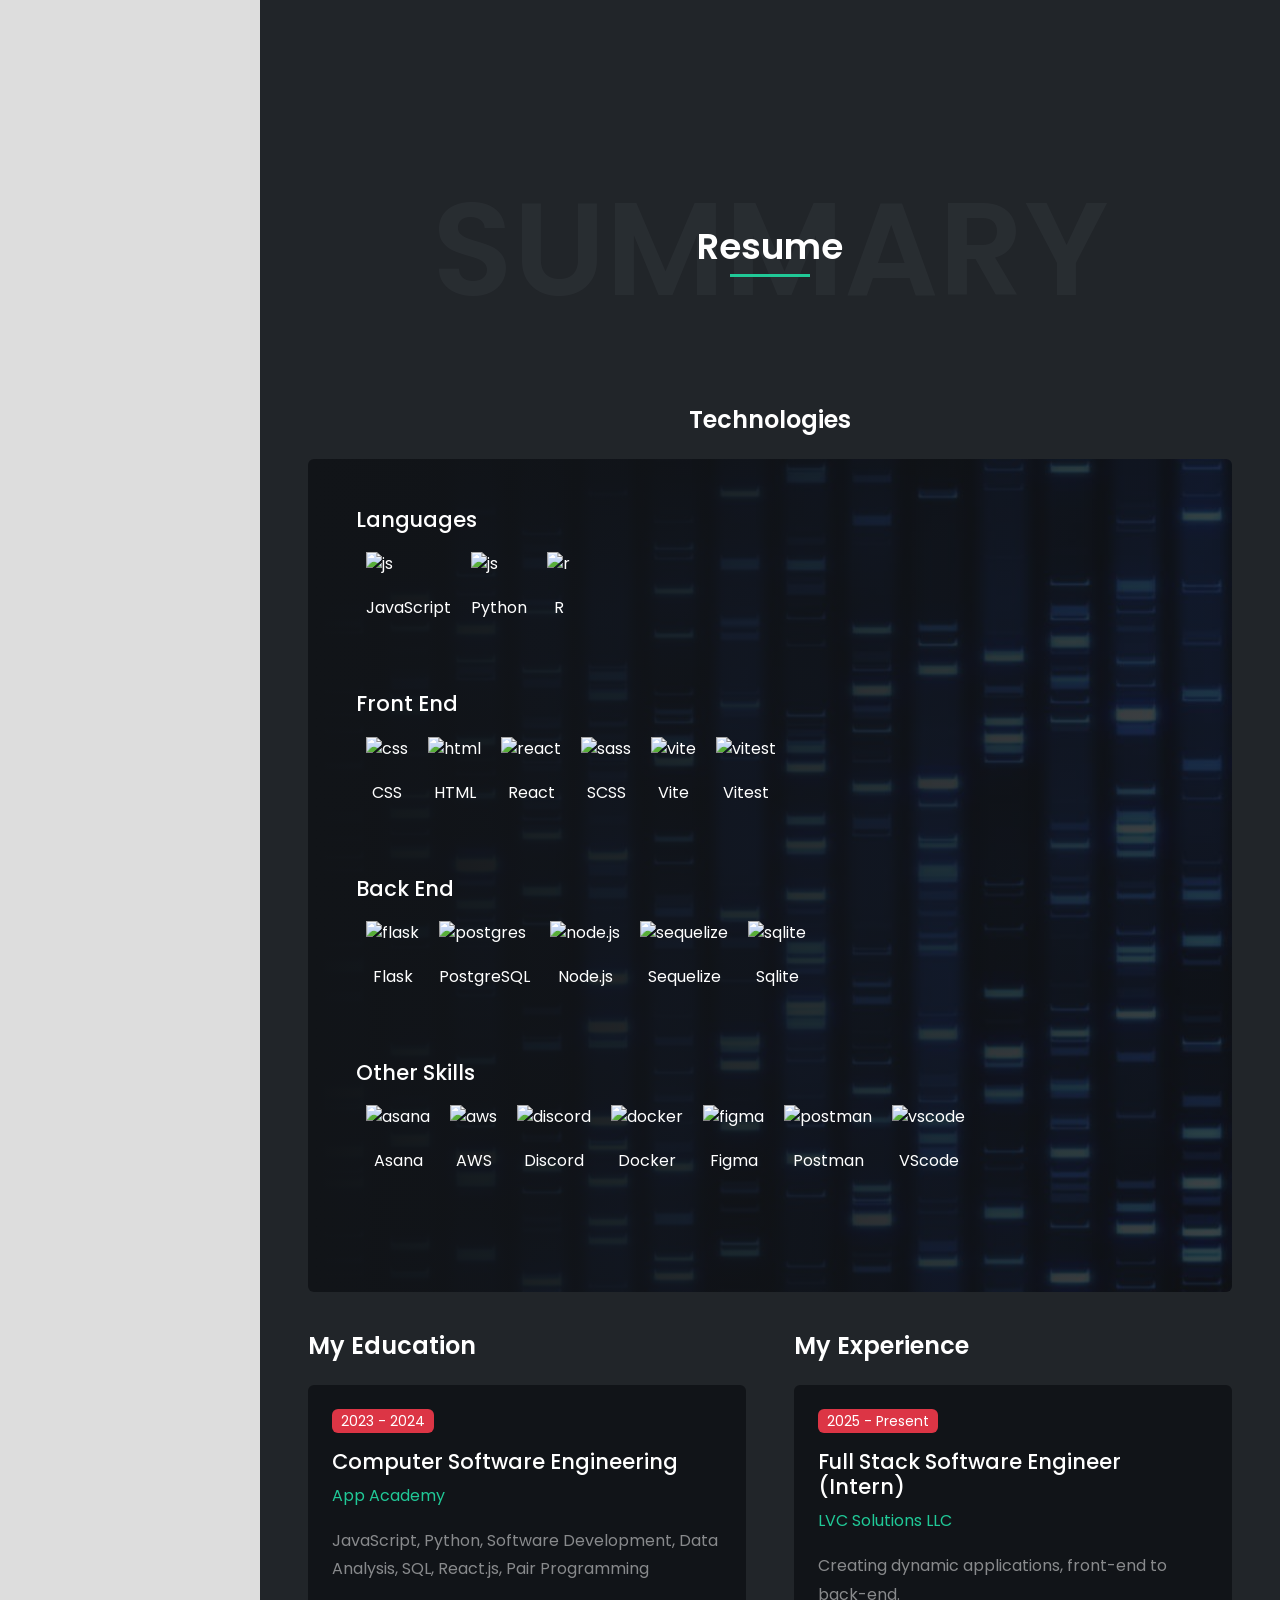
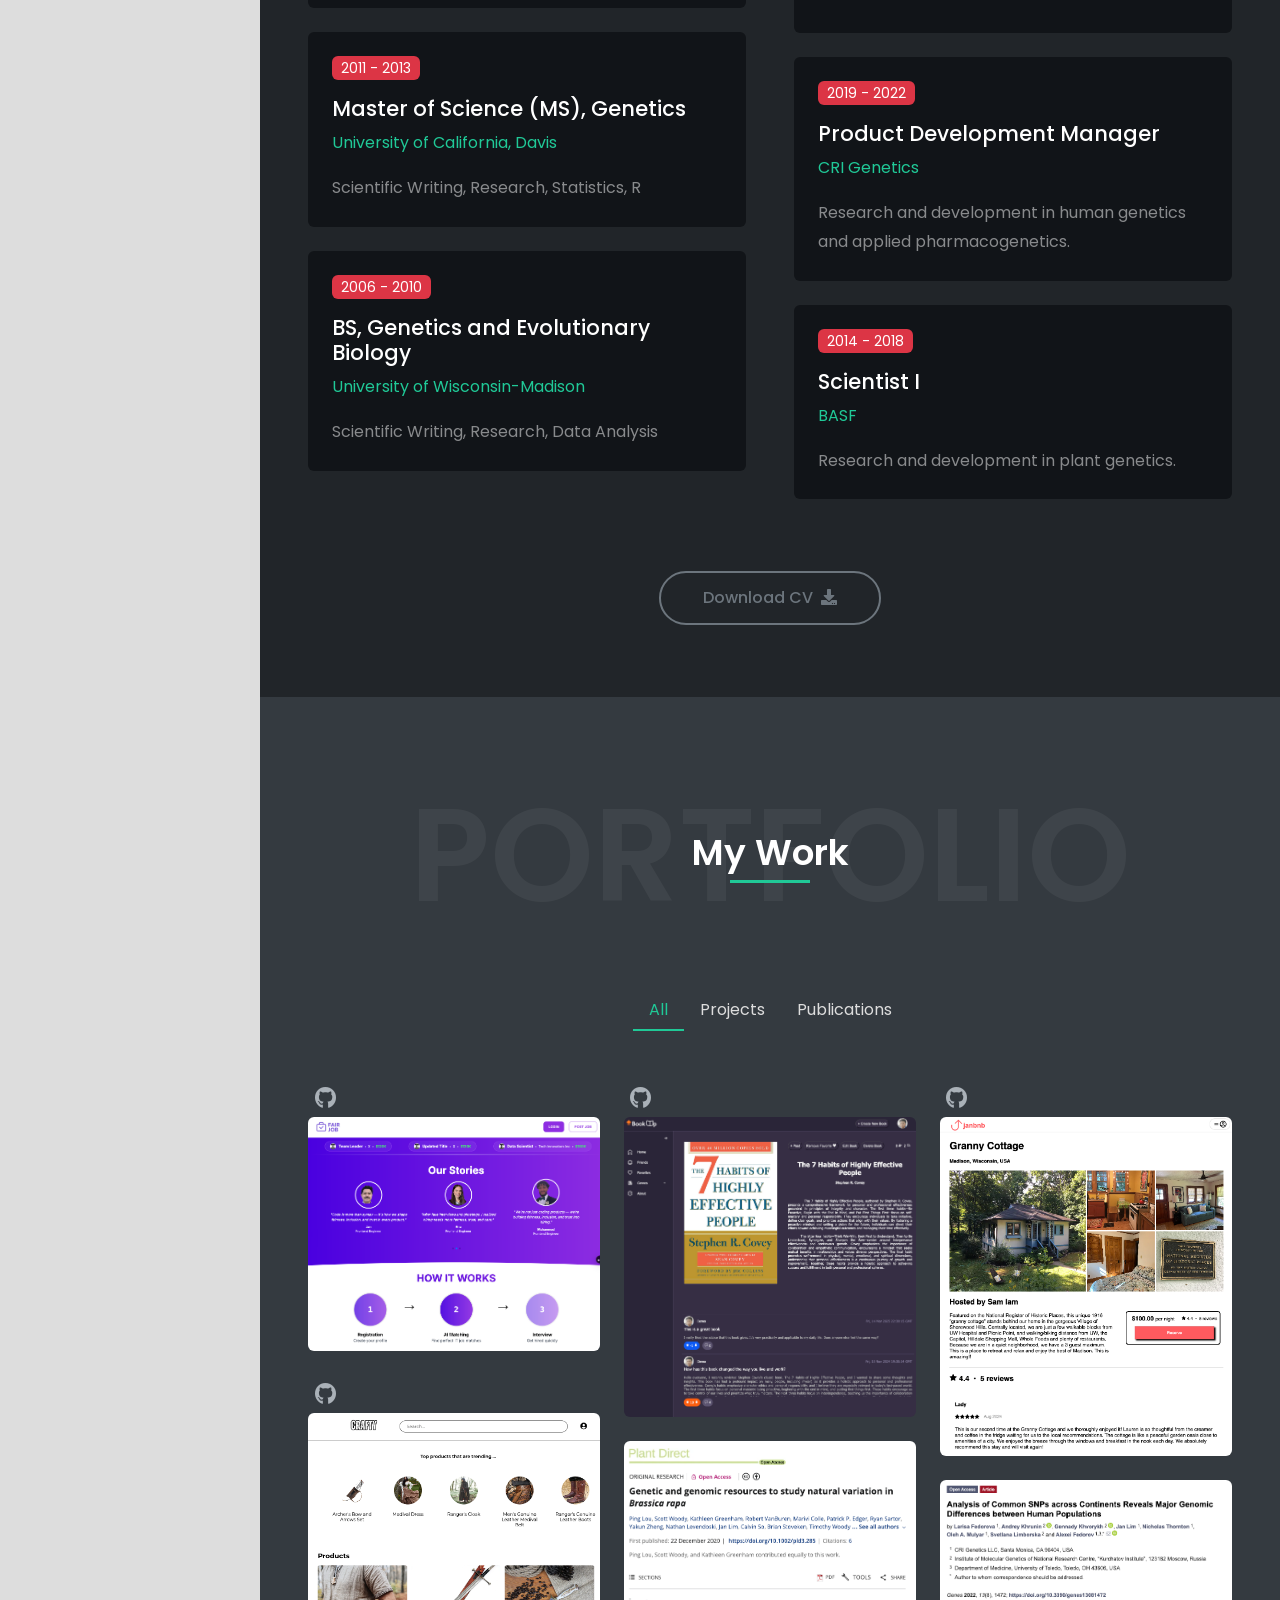
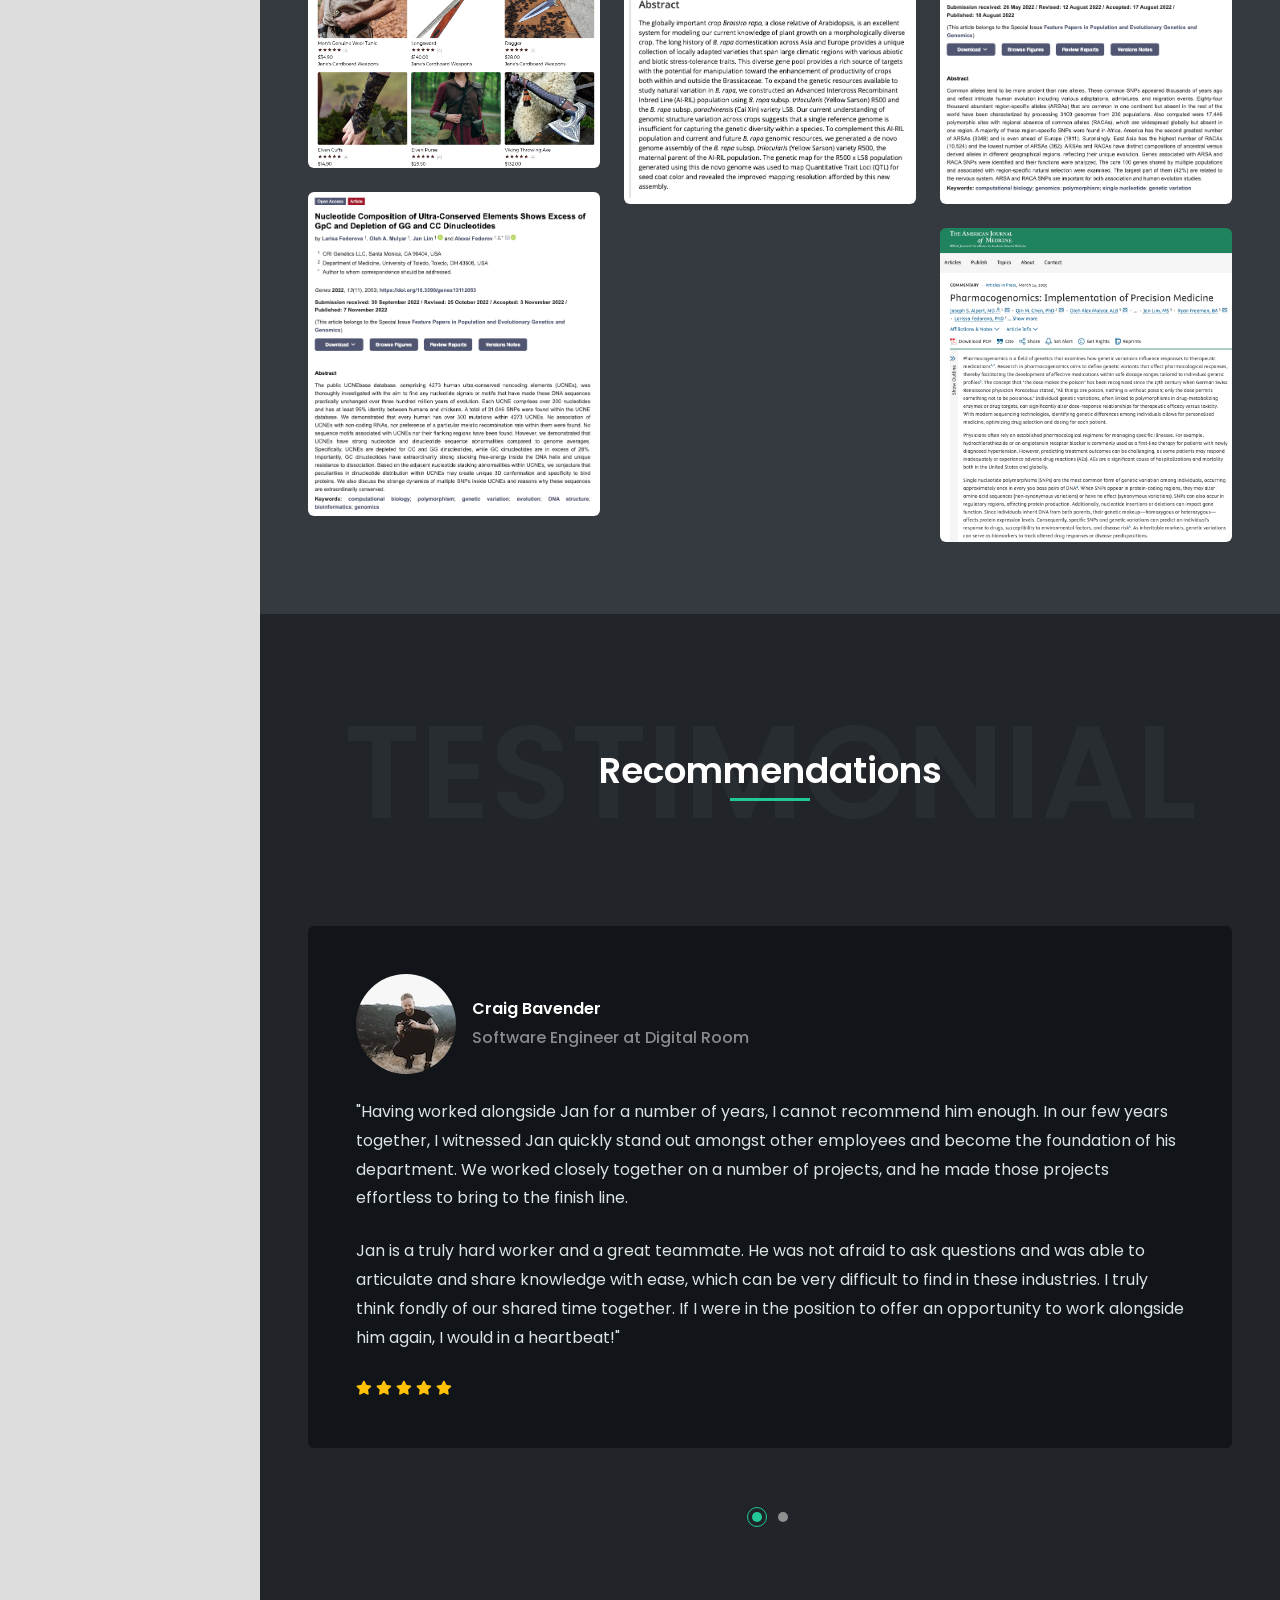
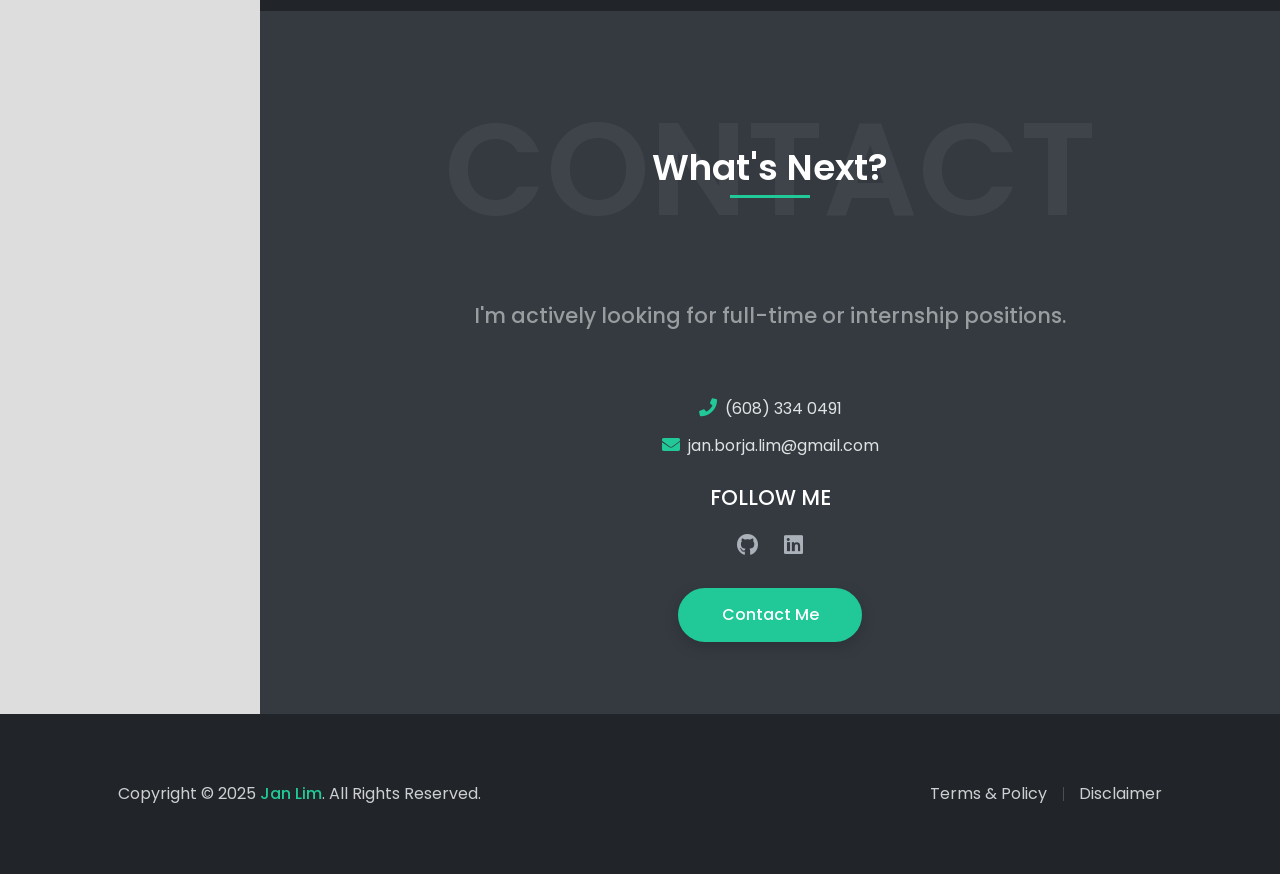
==== commit 689c6079: "updated fairjobs portal" ====
--- a/index.html
+++ b/index.html
@@ -453,7 +453,7 @@
                   <li class="social-icons-github"><a data-bs-toggle="tooltip" href="https://github.com/LVC-Solutions-LLC/LVC-job-portal" target="_blank" title="Fair Job GitHub"><i class="fab fa-github"></i></a></li>
                 </ul>
                 <div class="portfolio-img rounded"> <img class="img-fluid d-block" src="images/projects/project-7.jpg" alt="">
-                  <div class="portfolio-overlay"> <a class="stretched-link" href="https://lvc-job-portal-git-dev-lvc-solutions-llc.vercel.app/"></a>
+                  <div class="portfolio-overlay"> <a class="stretched-link" href="https://www.lvcfairjob.com/"></a>
                     <div class="portfolio-overlay-details">
                       <h5 class="text-white fw-400">Fair Job</h5>
                       <span class="text-light">A job search platform that uses AI to help recruiters and job seekers find each other!</span> </div>
